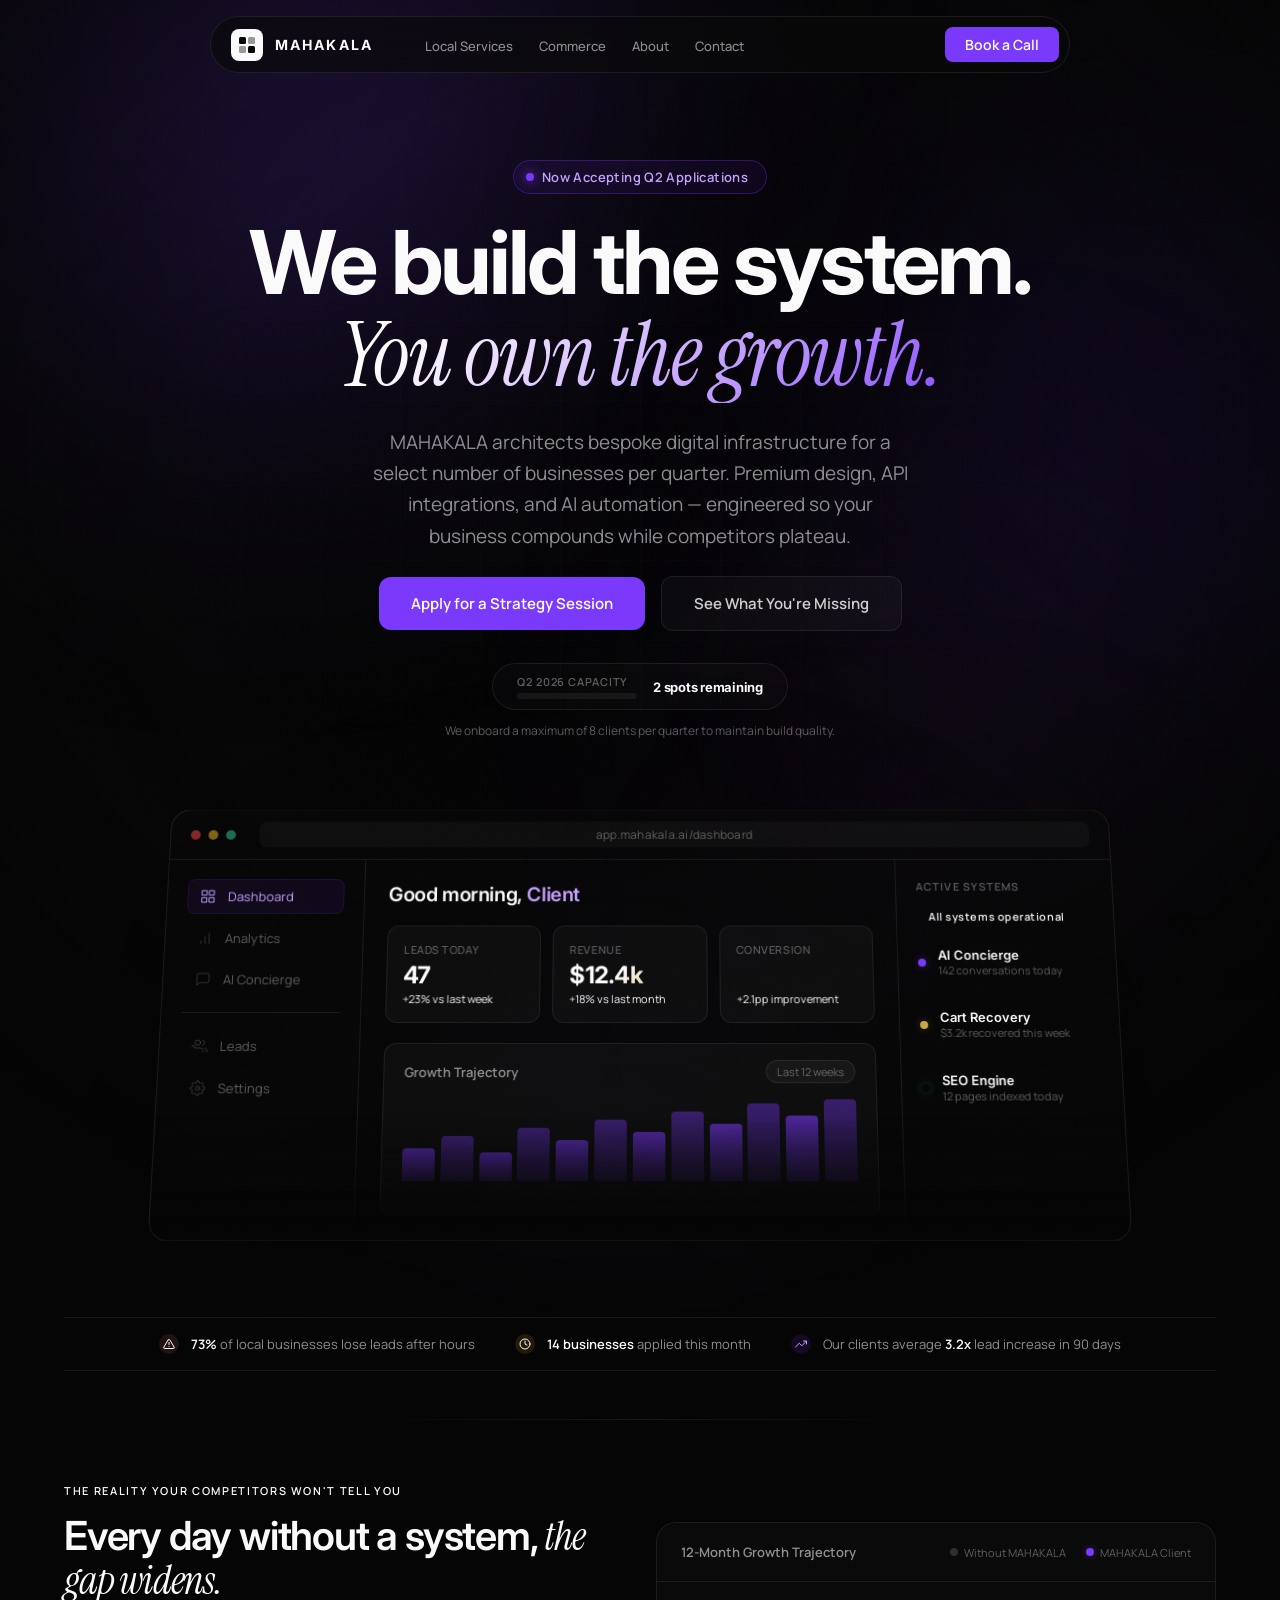
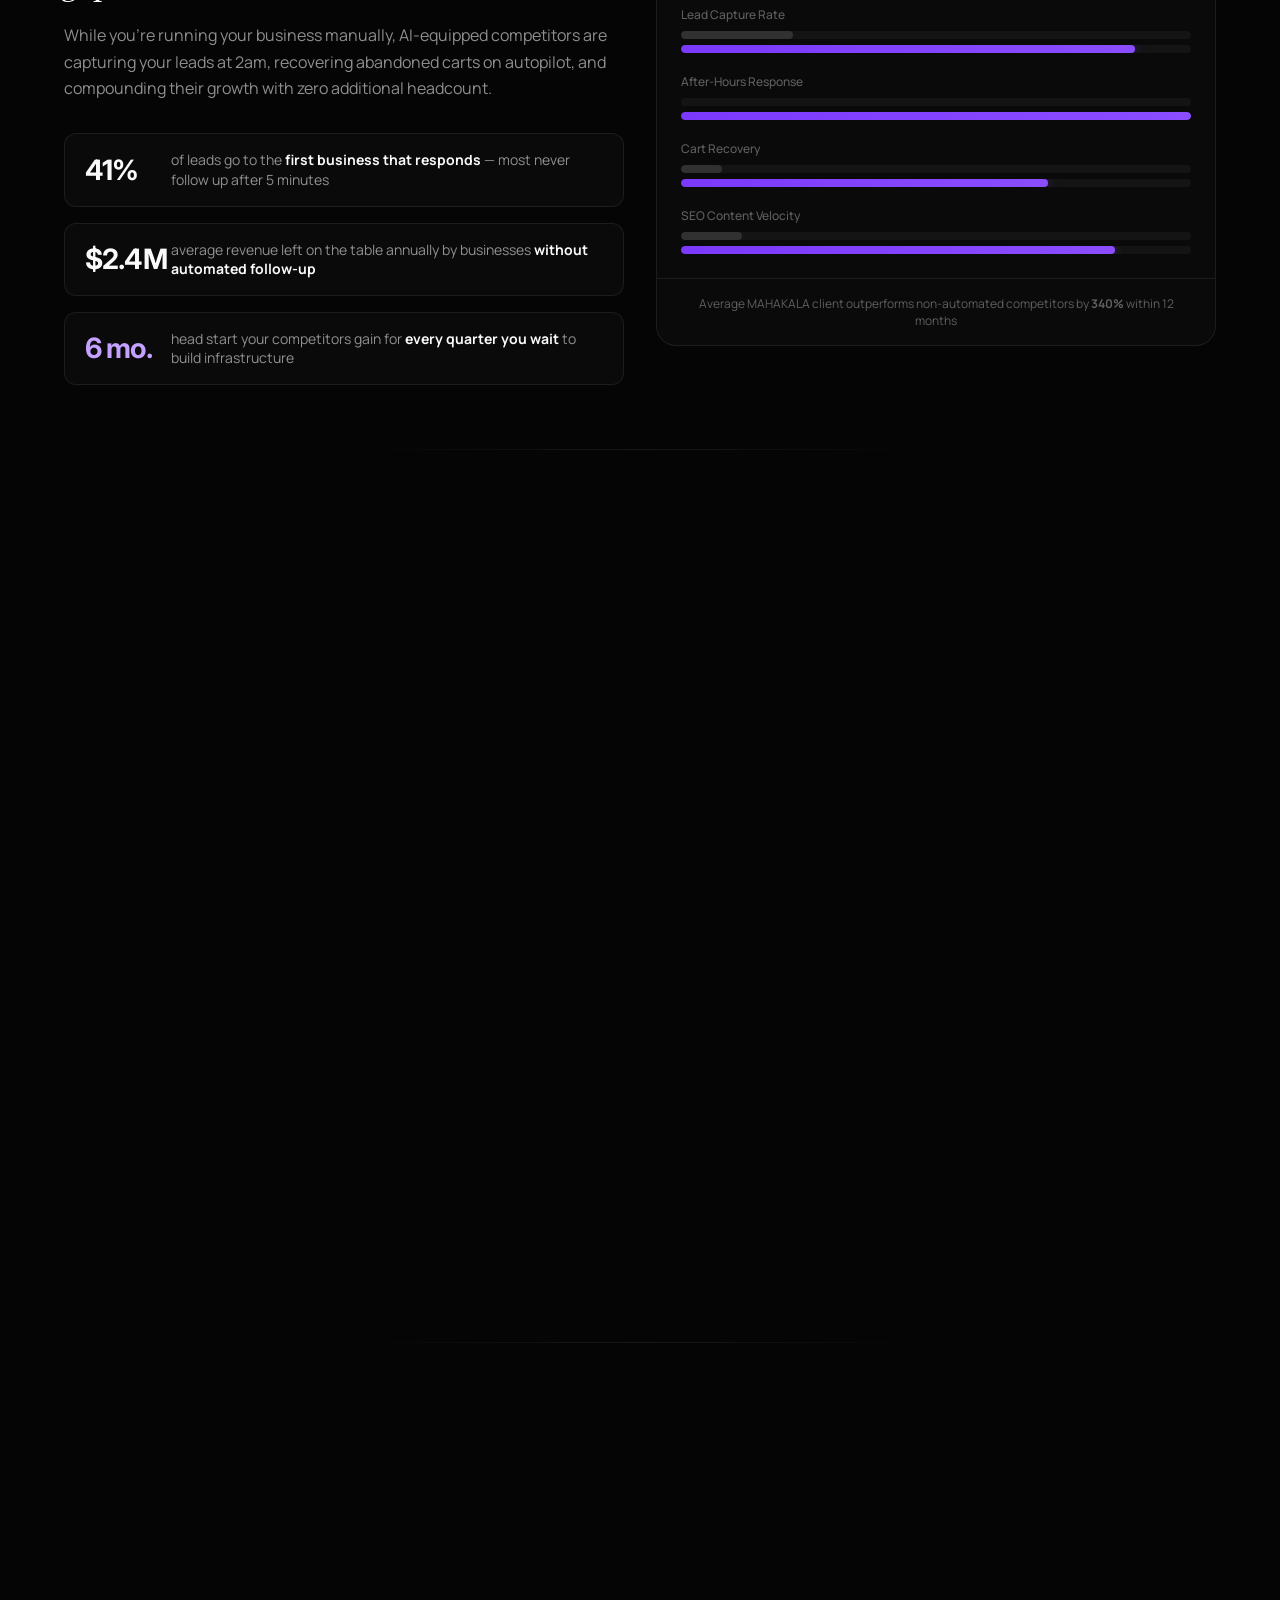
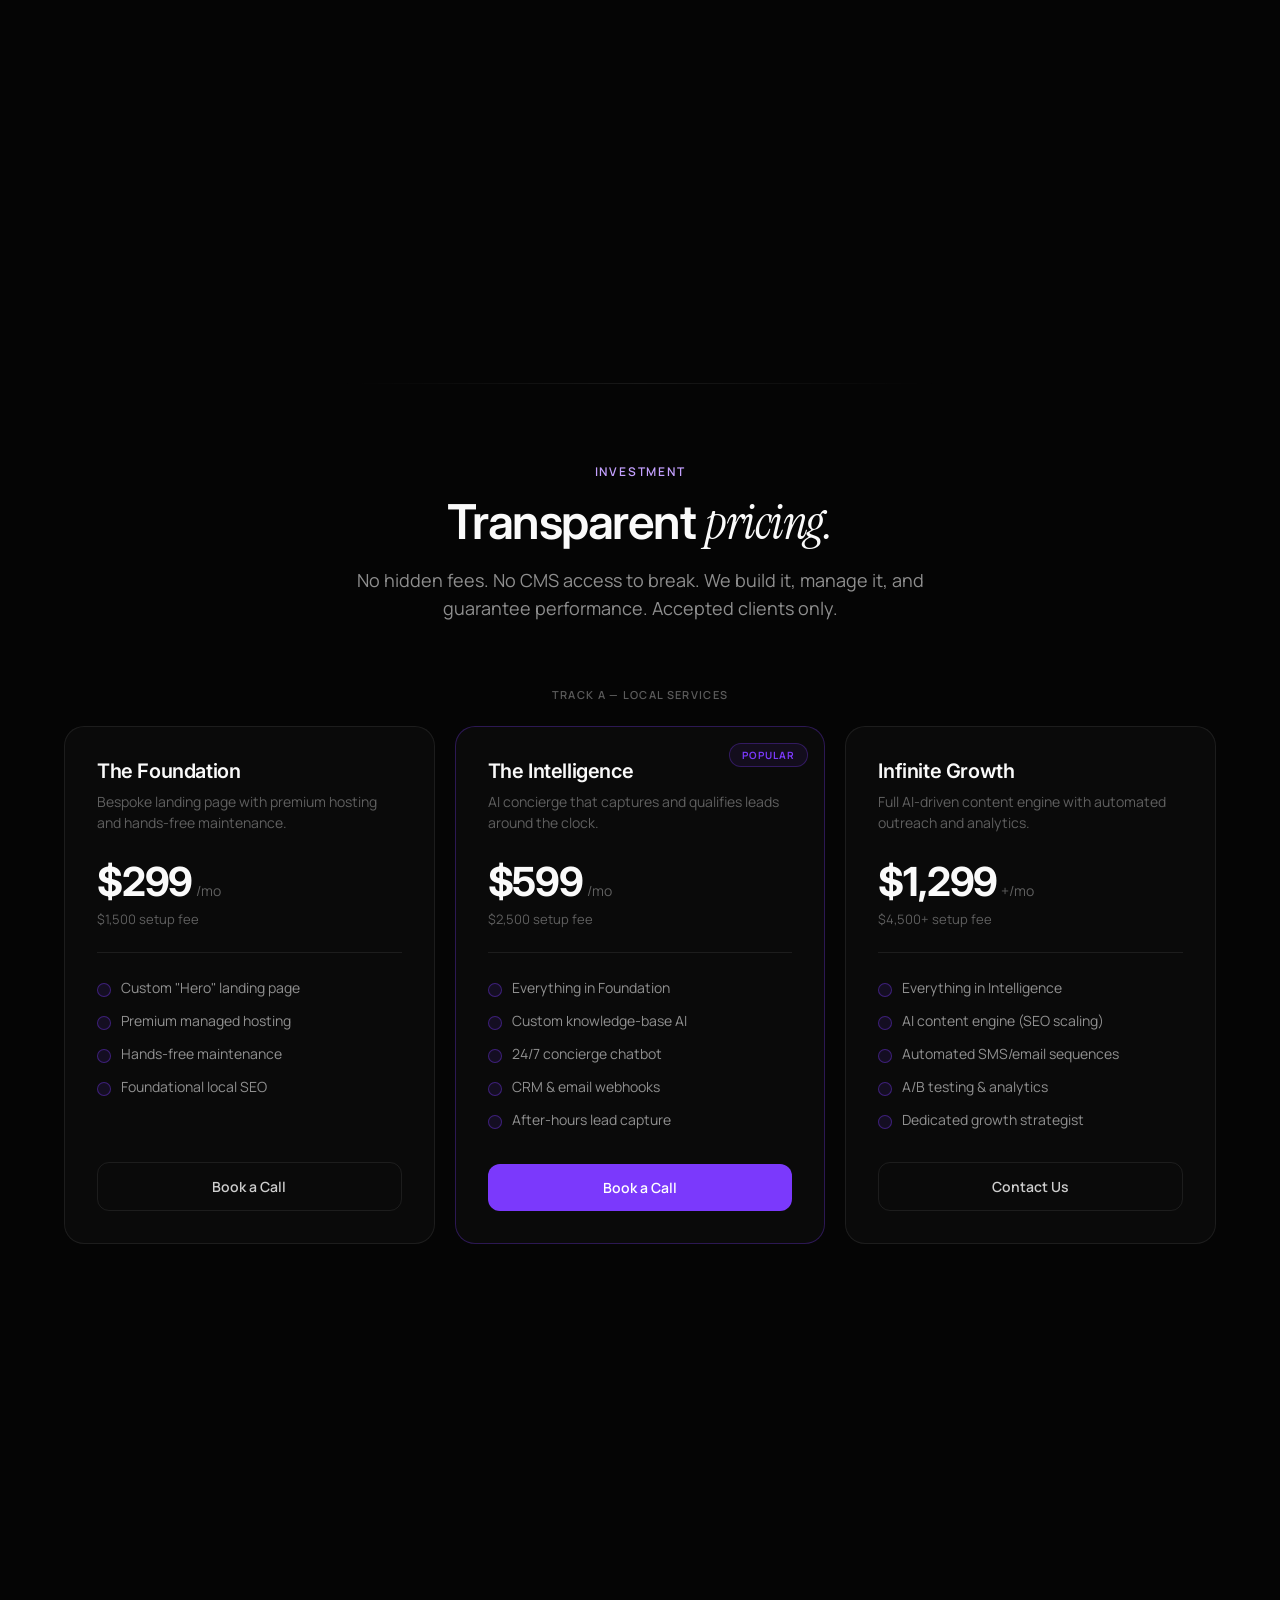
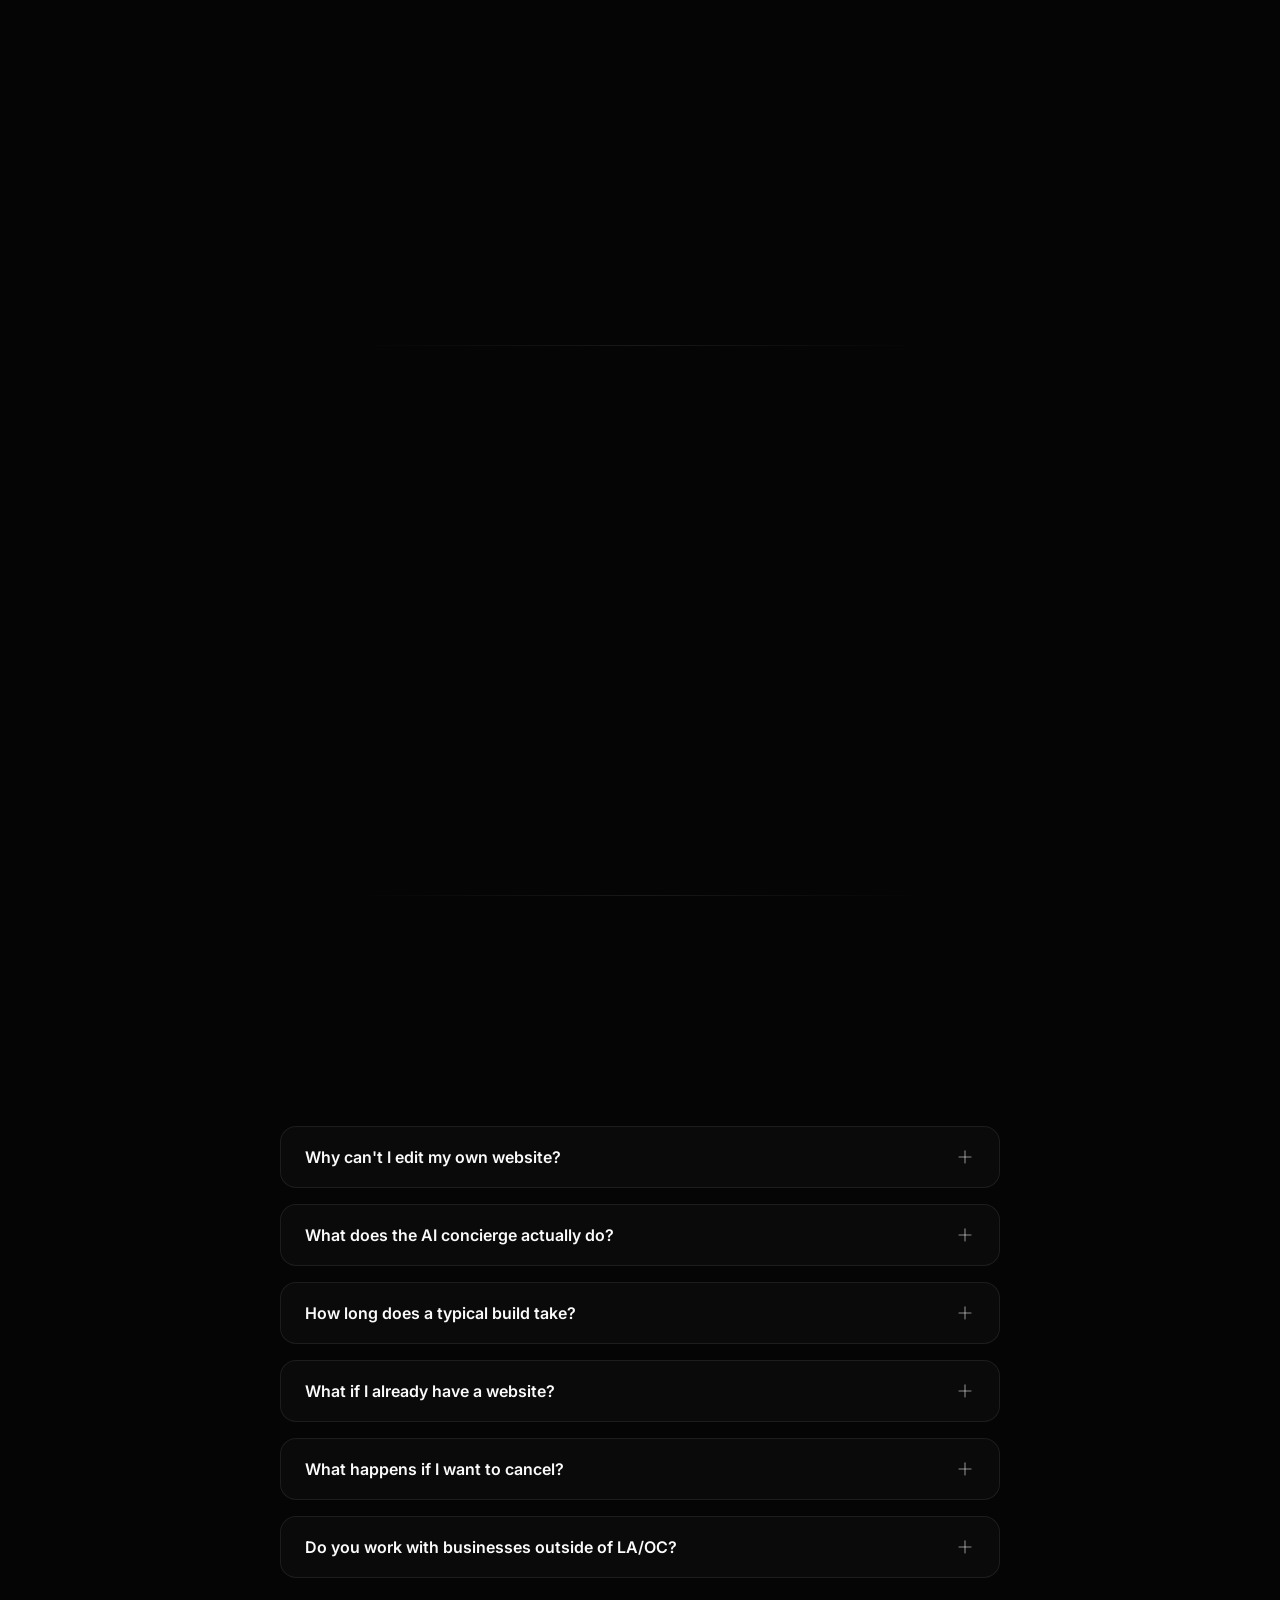
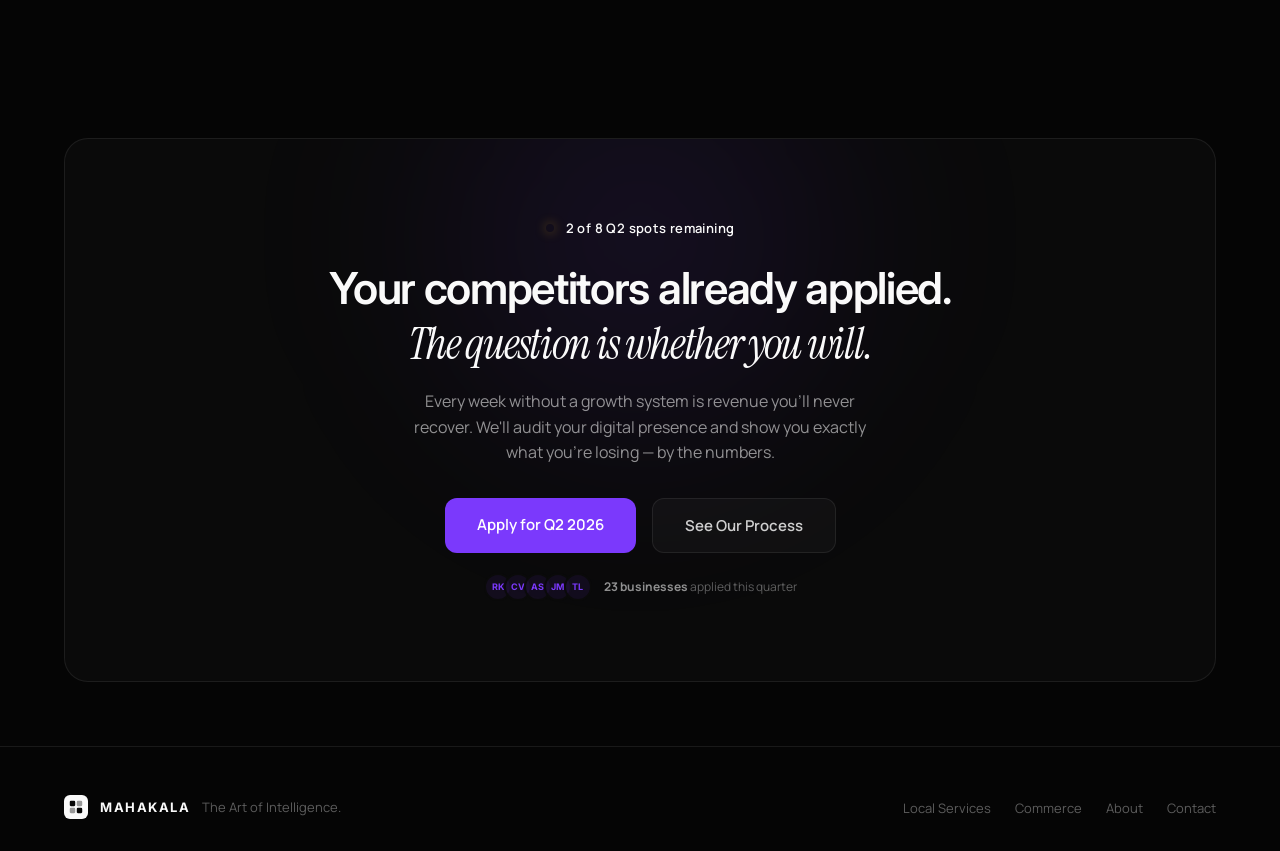
==== index.html @ 849ddf92 "Add exclusivity psychology — scarcity, FOMO, competitor gap data Transform the site from "open for b" ====
<!DOCTYPE html>
<html lang="en">
<head>
  <meta charset="UTF-8" />
  <meta name="viewport" content="width=device-width, initial-scale=1.0" />
  <title>MAHAKALA — The Art of Intelligence</title>
  <meta name="description" content="MAHAKALA is an AI growth agency that builds proprietary growth systems — high-end web design, API integrations, and vertically integrated AI." />
  <link rel="preconnect" href="https://fonts.googleapis.com" />
  <link rel="preconnect" href="https://fonts.gstatic.com" crossorigin />
  <link href="https://fonts.googleapis.com/css2?family=Inter:wght@400;500;600;700&family=Instrument+Serif:ital@0;1&family=Manrope:wght@400;500;600;700&display=swap" rel="stylesheet" />
  <link rel="stylesheet" href="styles.css" />
  <style>
    /* ── Hero Section ── */
    .hero-section { position:relative; width:100%; min-height:100vh; overflow:hidden; display:flex; flex-direction:column; }

    /* Immersive background */
    .hero-parallax { position:absolute; inset:0; z-index:0; overflow:hidden; }
    .parallax-layer { position:absolute; inset:0; will-change:transform; }
    .parallax-layer--deep { }
    .parallax-layer--mid { }

    /* Large atmospheric orbs — immersive, cinematic depth */
    .hero-parallax .orb { position:absolute; border-radius:50%; filter:blur(140px); will-change:transform; }
    .orb-1 { width:900px; height:900px; background:radial-gradient(circle,rgba(123,57,252,0.35) 0%,transparent 70%); top:-30%; left:-15%; animation:float-1 18s ease-in-out infinite; }
    .orb-2 { width:700px; height:700px; background:radial-gradient(circle,rgba(79,29,186,0.3) 0%,transparent 70%); top:5%; right:-20%; animation:float-2 22s ease-in-out infinite; }
    .orb-3 { width:600px; height:600px; background:radial-gradient(circle,rgba(45,26,110,0.35) 0%,transparent 70%); bottom:-15%; left:25%; animation:float-3 20s ease-in-out infinite; }
    .orb-4 { width:500px; height:500px; background:radial-gradient(circle,rgba(168,85,247,0.15) 0%,transparent 70%); top:35%; left:55%; animation:float-4 24s ease-in-out infinite; }
    /* Warm accent orb for depth contrast */
    .orb-5 { width:400px; height:400px; background:radial-gradient(circle,rgba(201,168,76,0.08) 0%,transparent 70%); bottom:10%; right:10%; animation:float-5 26s ease-in-out infinite; }
    @keyframes float-1 { 0%,100%{transform:translate(0,0) scale(1)} 33%{transform:translate(60px,30px) scale(1.08)} 66%{transform:translate(-20px,60px) scale(.96)} }
    @keyframes float-2 { 0%,100%{transform:translate(0,0) scale(1)} 33%{transform:translate(-50px,40px) scale(.92)} 66%{transform:translate(30px,-20px) scale(1.06)} }
    @keyframes float-3 { 0%,100%{transform:translate(0,0) scale(1)} 33%{transform:translate(40px,-50px) scale(1.04)} 66%{transform:translate(-30px,-15px) scale(.94)} }
    @keyframes float-4 { 0%,100%{transform:translate(0,0) scale(1)} 50%{transform:translate(-60px,40px) scale(1.12)} }
    @keyframes float-5 { 0%,100%{transform:translate(0,0) scale(1)} 50%{transform:translate(40px,-30px) scale(1.08)} }

    /* Noise texture overlay */
    .hero-parallax::after { content:''; position:absolute; inset:0; background-image:url("data:image/svg+xml,%3Csvg viewBox='0 0 256 256' xmlns='http://www.w3.org/2000/svg'%3E%3Cfilter id='n'%3E%3CfeTurbulence type='fractalNoise' baseFrequency='0.9' numOctaves='4' stitchTiles='stitch'/%3E%3C/filter%3E%3Crect width='100%25' height='100%25' filter='url(%23n)' opacity='0.04'/%3E%3C/svg%3E"); background-size:200px; opacity:.35; pointer-events:none; z-index:5; }

    /* Subtle grid */
    .hero-grid { position:absolute; inset:0; background-image:linear-gradient(rgba(255,255,255,0.015) 1px,transparent 1px),linear-gradient(90deg,rgba(255,255,255,0.015) 1px,transparent 1px); background-size:80px 80px; mask-image:radial-gradient(ellipse 70% 60% at 50% 35%,black 10%,transparent 70%); -webkit-mask-image:radial-gradient(ellipse 70% 60% at 50% 35%,black 10%,transparent 70%); z-index:1; }

    /* Radial vignette — frames the hero like a spotlight */
    .hero-vignette { position:absolute; inset:0; background:radial-gradient(ellipse 80% 70% at 50% 35%,transparent 40%,var(--surface-primary) 100%); z-index:2; pointer-events:none; }

    .hero-content-layer { position:relative; z-index:10; flex:1; display:flex; flex-direction:column; }

    /* Hero content — generous whitespace, breathtaking typography */
    .hero-center { display:flex; flex-direction:column; align-items:center; max-width:960px; margin:0 auto; padding:160px var(--space-6) 0; gap:var(--space-6); }
    .hero-badge { display:inline-flex; align-items:center; gap:var(--space-2); padding:7px 18px 7px 12px; border-radius:var(--radius-full); border:1px solid var(--border-accent); background:var(--accent-subtle); font-family:var(--font-body); font-weight:600; font-size:13px; color:var(--text-accent); letter-spacing:0.03em; animation:hero-fade-up .9s cubic-bezier(.16,1,.3,1) both; backdrop-filter:blur(8px); }
    .hero-badge-dot { width:8px; height:8px; border-radius:50%; background:var(--accent-primary); box-shadow:0 0 12px var(--accent-primary); animation:pulse-dot 2s ease-in-out infinite; }
    @keyframes pulse-dot { 0%,100%{opacity:1;box-shadow:0 0 12px var(--accent-primary)} 50%{opacity:.4;box-shadow:0 0 6px var(--accent-primary)} }

    .hero-heading { text-align:center; animation:hero-fade-up .9s cubic-bezier(.16,1,.3,1) .1s both; }
    .hero-h1 { font-family:var(--font-display); font-weight:700; font-size:clamp(44px,7vw,88px); line-height:1.02; letter-spacing:-0.035em; color:var(--text-primary); }
    .hero-h1-accent { font-family:var(--font-serif); font-style:italic; font-weight:400; font-size:clamp(44px,7vw,88px); line-height:1.08; letter-spacing:-0.02em; display:block; background:linear-gradient(135deg,#fff 20%,#c4a1ff 60%,#7b39fc 100%); -webkit-background-clip:text; -webkit-text-fill-color:transparent; background-clip:text; }
    .hero-sub { font-family:var(--font-body); font-weight:400; font-size:19px; line-height:1.65; color:var(--text-secondary); max-width:540px; text-align:center; animation:hero-fade-up .9s cubic-bezier(.16,1,.3,1) .2s both; }
    .hero-ctas { display:flex; align-items:center; gap:var(--space-4); animation:hero-fade-up .9s cubic-bezier(.16,1,.3,1) .3s both; }

    @keyframes hero-fade-up { from{opacity:0;transform:translateY(32px)} to{opacity:1;transform:translateY(0)} }

    /* ── Floating Dashboard Mockup ── */
    .hero-dashboard-wrap { perspective:1200px; display:flex; justify-content:center; margin-top:var(--space-16); padding:0 var(--space-6); padding-bottom:var(--space-20); animation:hero-fade-up 1s cubic-bezier(.16,1,.3,1) .45s both; }
    .hero-dashboard { width:960px; max-width:100%; border-radius:var(--radius-xl); background:rgba(10,10,10,0.55); border:1px solid var(--border-default); backdrop-filter:blur(20px); -webkit-backdrop-filter:blur(20px); overflow:hidden; transform:perspective(1200px) rotateX(4deg); transition:transform .6s cubic-bezier(.16,1,.3,1); position:relative; }
    .hero-dashboard:hover { transform:perspective(1200px) rotateX(1deg) translateY(-4px); }

    /* Gradient border glow */
    .hero-dashboard::before { content:''; position:absolute; inset:-1px; border-radius:21px; background:linear-gradient(135deg,rgba(123,57,252,.3),transparent 35%,transparent 65%,rgba(168,85,247,.2)); z-index:-1; mask:linear-gradient(#fff 0 0) content-box,linear-gradient(#fff 0 0); mask-composite:exclude; -webkit-mask:linear-gradient(#fff 0 0) content-box,linear-gradient(#fff 0 0); -webkit-mask-composite:xor; padding:1px; }

    /* Bottom fade — dashboard melts into the page */
    .hero-dashboard::after { content:''; position:absolute; bottom:0; left:0; right:0; height:120px; background:linear-gradient(to top,var(--surface-primary),transparent); z-index:20; pointer-events:none; }

    /* Dashboard chrome — top bar */
    .dashboard-chrome { display:flex; align-items:center; gap:var(--space-2); padding:var(--space-3) var(--space-5); border-bottom:1px solid var(--border-default); }
    .chrome-dot { width:10px; height:10px; border-radius:50%; background:rgba(255,255,255,0.08); }
    .chrome-dot:first-child { background:rgba(255,77,77,0.5); }
    .chrome-dot:nth-child(2) { background:rgba(255,189,46,0.5); }
    .chrome-dot:nth-child(3) { background:rgba(52,211,153,0.5); }
    .chrome-url { margin-left:var(--space-4); font-family:var(--font-body); font-size:12px; color:var(--text-muted); letter-spacing:0.02em; flex:1; text-align:center; background:rgba(255,255,255,0.03); border-radius:var(--radius-sm); padding:5px var(--space-4); }

    /* Dashboard body — grid layout */
    .dashboard-body { display:grid; grid-template-columns:200px 1fr 220px; gap:0; min-height:380px; }

    /* Sidebar */
    .dashboard-sidebar { border-right:1px solid var(--border-default); padding:var(--space-5); display:flex; flex-direction:column; gap:var(--space-2); }
    .sidebar-item { display:flex; align-items:center; gap:var(--space-3); padding:var(--space-2) var(--space-3); border-radius:var(--radius-sm); font-family:var(--font-body); font-size:13px; color:var(--text-muted); transition:all .2s; }
    .sidebar-item--active { background:var(--accent-subtle); color:var(--text-accent); border:1px solid rgba(123,57,252,0.12); }
    .sidebar-item svg { width:16px; height:16px; opacity:0.5; }
    .sidebar-item--active svg { opacity:1; }
    .sidebar-divider { height:1px; background:var(--border-default); margin:var(--space-2) 0; }

    /* Main content area */
    .dashboard-main { padding:var(--space-6); display:flex; flex-direction:column; gap:var(--space-5); }
    .dashboard-greeting { font-family:var(--font-display); font-weight:600; font-size:20px; color:var(--text-primary); letter-spacing:-0.02em; }
    .dashboard-greeting span { color:var(--text-accent); }

    /* Stat row */
    .dashboard-stats { display:grid; grid-template-columns:repeat(3,1fr); gap:var(--space-3); }
    .stat-card { background:var(--surface-subtle); border:1px solid var(--border-default); border-radius:var(--radius-md); padding:var(--space-4); }
    .stat-label { font-family:var(--font-body); font-size:11px; font-weight:500; color:var(--text-muted); letter-spacing:0.05em; text-transform:uppercase; margin-bottom:var(--space-1); }
    .stat-value { font-family:var(--font-display); font-weight:700; font-size:24px; letter-spacing:-0.03em; color:var(--text-primary); }
    .stat-value--purple { background:linear-gradient(135deg,#fff 40%,var(--accent-primary)); -webkit-background-clip:text; -webkit-text-fill-color:transparent; background-clip:text; }
    .stat-value--gold { background:linear-gradient(135deg,#fff 40%,var(--accent-gold)); -webkit-background-clip:text; -webkit-text-fill-color:transparent; background-clip:text; }
    .stat-value--green { background:linear-gradient(135deg,#fff 40%,var(--color-success)); -webkit-background-clip:text; -webkit-text-fill-color:transparent; background-clip:text; }
    .stat-change { font-size:11px; color:var(--color-success); margin-top:2px; }

    /* Chart area */
    .dashboard-chart { flex:1; background:var(--surface-subtle); border:1px solid var(--border-default); border-radius:var(--radius-md); padding:var(--space-4) var(--space-5); position:relative; overflow:hidden; min-height:140px; }
    .chart-header { display:flex; justify-content:space-between; align-items:center; margin-bottom:var(--space-4); }
    .chart-title { font-family:var(--font-body); font-size:13px; font-weight:600; color:var(--text-secondary); }
    .chart-period { font-size:11px; color:var(--text-muted); background:rgba(255,255,255,0.04); padding:3px 10px; border-radius:var(--radius-full); border:1px solid var(--border-default); }
    .chart-visual { position:relative; height:80px; display:flex; align-items:flex-end; gap:6px; }
    .chart-bar { flex:1; border-radius:4px 4px 0 0; animation:chart-grow 2s ease-out both; background:linear-gradient(to top,rgba(123,57,252,0.2),rgba(123,57,252,0.6)); }
    .chart-bar:nth-child(even) { background:linear-gradient(to top,rgba(123,57,252,0.15),rgba(123,57,252,0.4)); }
    .chart-bar:nth-child(1) { height:40%; animation-delay:0.5s; }
    .chart-bar:nth-child(2) { height:55%; animation-delay:0.6s; }
    .chart-bar:nth-child(3) { height:35%; animation-delay:0.7s; }
    .chart-bar:nth-child(4) { height:65%; animation-delay:0.8s; }
    .chart-bar:nth-child(5) { height:50%; animation-delay:0.9s; }
    .chart-bar:nth-child(6) { height:75%; animation-delay:1.0s; }
    .chart-bar:nth-child(7) { height:60%; animation-delay:1.1s; }
    .chart-bar:nth-child(8) { height:85%; animation-delay:1.2s; }
    .chart-bar:nth-child(9) { height:70%; animation-delay:1.3s; }
    .chart-bar:nth-child(10) { height:95%; animation-delay:1.4s; }
    .chart-bar:nth-child(11) { height:80%; animation-delay:1.5s; }
    .chart-bar:nth-child(12) { height:100%; animation-delay:1.6s; }
    @keyframes chart-grow { from{transform:scaleY(0);opacity:0} to{transform:scaleY(1);opacity:1} }

    /* Right panel */
    .dashboard-panel { border-left:1px solid var(--border-default); padding:var(--space-5); display:flex; flex-direction:column; gap:var(--space-4); }
    .panel-title { font-family:var(--font-body); font-size:11px; font-weight:600; letter-spacing:0.1em; text-transform:uppercase; color:var(--text-muted); }
    .panel-item { display:flex; align-items:center; gap:var(--space-3); padding:var(--space-2) 0; }
    .panel-dot { width:8px; height:8px; border-radius:50%; flex-shrink:0; }
    .panel-dot--purple { background:var(--accent-primary); box-shadow:0 0 8px var(--accent-glow); }
    .panel-dot--gold { background:var(--accent-gold); box-shadow:0 0 8px rgba(201,168,76,0.3); }
    .panel-dot--green { background:var(--color-success); box-shadow:0 0 8px rgba(52,211,153,0.3); }
    .panel-item-text { font-size:12px; color:var(--text-secondary); line-height:1.4; }
    .panel-item-label { font-size:11px; color:var(--text-muted); }
    .panel-item-value { font-family:var(--font-display); font-weight:600; font-size:13px; color:var(--text-primary); }

    /* Live indicator */
    .panel-live { display:inline-flex; align-items:center; gap:6px; font-size:11px; color:var(--color-success); font-weight:600; letter-spacing:0.05em; }
    .panel-live-dot { width:6px; height:6px; border-radius:50%; background:var(--color-success); animation:pulse-dot 2s ease-in-out infinite; }

    /* ── Capacity / Exclusivity Bar ── */
    .hero-capacity { display:flex; flex-direction:column; align-items:center; gap:var(--space-3); animation:hero-fade-up .9s cubic-bezier(.16,1,.3,1) .38s both; margin-top:var(--space-2); }
    .capacity-indicator { display:flex; align-items:center; gap:var(--space-4); background:rgba(255,255,255,0.02); border:1px solid var(--border-default); border-radius:var(--radius-full); padding:10px 24px; backdrop-filter:blur(8px); }
    .capacity-bar-wrap { display:flex; flex-direction:column; gap:4px; }
    .capacity-label { font-family:var(--font-body); font-size:11px; font-weight:600; letter-spacing:0.08em; text-transform:uppercase; color:var(--text-muted); }
    .capacity-bar { width:120px; height:6px; background:rgba(255,255,255,0.06); border-radius:3px; overflow:hidden; position:relative; }
    .capacity-fill { height:100%; border-radius:3px; background:linear-gradient(90deg,var(--accent-primary),var(--color-warning)); width:82%; transition:width 1.5s cubic-bezier(.16,1,.3,1); }
    .capacity-text { font-family:var(--font-display); font-weight:700; font-size:13px; color:var(--color-warning); letter-spacing:-0.02em; white-space:nowrap; }
    .capacity-note { font-family:var(--font-body); font-size:12px; color:var(--text-muted); }

    /* ── Urgency Ticker (below metrics) ── */
    .urgency-section { padding:0 0 var(--space-12); position:relative; overflow:hidden; }
    .urgency-bar { display:flex; align-items:center; justify-content:center; gap:var(--space-10); padding:var(--space-4) 0; border-top:1px solid var(--border-default); border-bottom:1px solid var(--border-default); }
    .urgency-item { display:flex; align-items:center; gap:var(--space-3); white-space:nowrap; }
    .urgency-icon { width:20px; height:20px; display:flex; align-items:center; justify-content:center; border-radius:50%; flex-shrink:0; }
    .urgency-icon--warning { background:rgba(251,191,36,0.12); color:var(--color-warning); }
    .urgency-icon--danger { background:rgba(248,113,113,0.12); color:var(--color-error); }
    .urgency-icon--info { background:rgba(123,57,252,0.12); color:var(--text-accent); }
    .urgency-icon svg { width:12px; height:12px; }
    .urgency-text { font-family:var(--font-body); font-size:13px; color:var(--text-secondary); }
    .urgency-text strong { color:var(--text-primary); font-weight:600; }

    /* ── Competitor Gap Section ── */
    .gap-section { padding:var(--space-16) 0; position:relative; }
    .gap-section::before { content:''; position:absolute; top:0; left:50%; transform:translateX(-50%); width:600px; height:1px; background:linear-gradient(90deg,transparent,var(--border-default),transparent); }
    .gap-grid { display:grid; grid-template-columns:1fr 1fr; gap:var(--space-8); align-items:center; }
    .gap-content { }
    .gap-eyebrow { font-family:var(--font-body); font-weight:600; font-size:11px; letter-spacing:0.15em; text-transform:uppercase; color:var(--color-warning); margin-bottom:var(--space-4); }
    .gap-title { font-family:var(--font-display); font-weight:600; font-size:clamp(24px,3.5vw,40px); letter-spacing:-0.03em; line-height:1.1; color:var(--text-primary); margin-bottom:var(--space-5); }
    .gap-title span { font-family:var(--font-serif); font-style:italic; font-weight:400; }
    .gap-desc { font-size:16px; line-height:1.65; color:var(--text-secondary); margin-bottom:var(--space-8); }
    .gap-stats { display:flex; flex-direction:column; gap:var(--space-4); }
    .gap-stat { display:flex; align-items:center; gap:var(--space-4); padding:var(--space-4) var(--space-5); background:var(--surface-elevated); border:1px solid var(--border-default); border-radius:var(--radius-md); }
    .gap-stat-value { font-family:var(--font-display); font-weight:700; font-size:28px; letter-spacing:-0.03em; min-width:70px; }
    .gap-stat-value--red { color:var(--color-error); }
    .gap-stat-value--warning { color:var(--color-warning); }
    .gap-stat-value--purple { color:var(--text-accent); }
    .gap-stat-text { font-size:14px; color:var(--text-secondary); line-height:1.4; }
    .gap-stat-text strong { color:var(--text-primary); }

    /* Gap visual — comparison card */
    .gap-visual { position:relative; }
    .gap-comparison { background:var(--surface-elevated); border:1px solid var(--border-default); border-radius:var(--radius-xl); overflow:hidden; }
    .gap-comp-header { padding:var(--space-5) var(--space-6); border-bottom:1px solid var(--border-default); display:flex; justify-content:space-between; align-items:center; }
    .gap-comp-title { font-family:var(--font-body); font-size:13px; font-weight:600; color:var(--text-secondary); }
    .gap-comp-legend { display:flex; gap:var(--space-5); }
    .gap-legend-item { display:flex; align-items:center; gap:6px; font-size:11px; color:var(--text-muted); }
    .gap-legend-dot { width:8px; height:8px; border-radius:50%; }
    .gap-legend-dot--you { background:rgba(255,255,255,0.15); }
    .gap-legend-dot--client { background:var(--accent-primary); box-shadow:0 0 8px var(--accent-glow); }
    .gap-comp-body { padding:var(--space-6); display:flex; flex-direction:column; gap:var(--space-5); }
    .gap-comp-row { display:flex; flex-direction:column; gap:var(--space-2); }
    .gap-comp-label { font-size:12px; color:var(--text-muted); font-weight:500; }
    .gap-comp-bars { display:flex; flex-direction:column; gap:6px; }
    .gap-bar-track { height:8px; background:rgba(255,255,255,0.04); border-radius:4px; overflow:hidden; position:relative; }
    .gap-bar-fill { height:100%; border-radius:4px; transition:width 1.5s cubic-bezier(.16,1,.3,1); }
    .gap-bar-fill--without { background:rgba(255,255,255,0.12); }
    .gap-bar-fill--with { background:linear-gradient(90deg,var(--accent-primary),var(--accent-primary-hover)); box-shadow:0 0 12px var(--accent-glow); }
    .gap-comp-footer { padding:var(--space-4) var(--space-6); border-top:1px solid var(--border-default); text-align:center; }
    .gap-comp-footer-text { font-size:12px; color:var(--text-muted); }
    .gap-comp-footer-text strong { color:var(--color-warning); font-weight:700; }

    /* ── CTA Exclusivity additions ── */
    .cta-scarcity { display:flex; align-items:center; justify-content:center; gap:var(--space-3); margin-bottom:var(--space-6); position:relative; z-index:1; }
    .cta-scarcity-dot { width:8px; height:8px; border-radius:50%; background:var(--color-warning); box-shadow:0 0 12px rgba(251,191,36,0.4); animation:pulse-dot 2s ease-in-out infinite; }
    .cta-scarcity-text { font-family:var(--font-body); font-size:13px; font-weight:600; color:var(--color-warning); letter-spacing:0.03em; }
    .cta-social-proof { display:flex; align-items:center; justify-content:center; gap:var(--space-3); margin-top:var(--space-5); position:relative; z-index:1; }
    .cta-avatars { display:flex; }
    .cta-avatar { width:28px; height:28px; border-radius:50%; border:2px solid var(--surface-elevated); background:var(--accent-subtle); display:flex; align-items:center; justify-content:center; font-family:var(--font-display); font-weight:700; font-size:9px; color:var(--accent-primary); margin-left:-8px; }
    .cta-avatar:first-child { margin-left:0; }
    .cta-social-text { font-size:12px; color:var(--text-muted); }
    .cta-social-text strong { color:var(--text-secondary); }

    /* Responsive additions */
    @media (max-width:1024px) {
      .gap-grid { grid-template-columns:1fr; gap:var(--space-12); }
      .urgency-bar { flex-wrap:wrap; gap:var(--space-4) var(--space-8); justify-content:center; }
    }
    @media (max-width:768px) {
      .capacity-indicator { flex-direction:column; padding:var(--space-3) var(--space-5); }
      .urgency-bar { flex-direction:column; align-items:center; gap:var(--space-3); }
    }

    /* ── Metrics ── */
    .metrics-section { padding:var(--space-16) 0; position:relative; }
    .metrics-section::before { content:''; position:absolute; top:0; left:50%; transform:translateX(-50%); width:600px; height:1px; background:linear-gradient(90deg,transparent,var(--border-default),transparent); }
    .metrics-grid { display:grid; grid-template-columns:repeat(4,1fr); gap:var(--space-6); }
    .metric-card { text-align:center; padding:var(--space-8) var(--space-4); }
    .metric-value { font-family:var(--font-display); font-weight:700; font-size:48px; letter-spacing:-0.03em; background:linear-gradient(135deg,#fff 40%,var(--accent-primary)); -webkit-background-clip:text; -webkit-text-fill-color:transparent; background-clip:text; margin-bottom:var(--space-2); }
    .metric-label { font-size:14px; color:var(--text-muted); line-height:1.4; }

    /* ── Services ── */
    .services-section { padding:var(--space-20) 0; position:relative; }
    .services-section::before { content:''; position:absolute; top:0; left:50%; transform:translateX(-50%); width:600px; height:1px; background:linear-gradient(90deg,transparent,var(--border-default),transparent); }
    .services-grid { display:grid; grid-template-columns:1fr 1fr; gap:var(--space-6); }
    .service-card { background:var(--surface-elevated); border:1px solid var(--border-default); border-radius:var(--radius-xl); padding:var(--space-10); position:relative; overflow:hidden; transition:border-color .3s,box-shadow .3s; }
    .service-card:hover { border-color:rgba(123,57,252,.2); box-shadow:0 0 60px rgba(123,57,252,.06); }
    .service-card::before { content:''; position:absolute; top:0; right:0; width:300px; height:300px; border-radius:50%; filter:blur(100px); opacity:0; transition:opacity .4s; }
    .service-card:hover::before { opacity:1; }
    .service-card--local::before { background:radial-gradient(circle,rgba(123,57,252,.15),transparent 70%); }
    .service-card--ecom::before { background:radial-gradient(circle,rgba(201,168,76,.12),transparent 70%); }
    .service-icon { width:48px; height:48px; border-radius:var(--radius-md); display:flex; align-items:center; justify-content:center; margin-bottom:var(--space-6); }
    .service-icon--purple { background:var(--accent-subtle); border:1px solid var(--border-accent); }
    .service-icon--gold { background:var(--accent-gold-subtle); border:1px solid rgba(201,168,76,.2); }
    .service-icon svg { width:24px; height:24px; }
    .service-label { font-family:var(--font-body); font-weight:600; font-size:11px; letter-spacing:0.12em; text-transform:uppercase; color:var(--text-muted); margin-bottom:var(--space-3); }
    .service-title { font-family:var(--font-display); font-weight:600; font-size:24px; letter-spacing:-0.02em; color:var(--text-primary); margin-bottom:var(--space-3); }
    .service-desc { font-size:15px; line-height:1.6; color:var(--text-secondary); margin-bottom:var(--space-8); }
    .service-features { list-style:none; display:flex; flex-direction:column; gap:var(--space-3); margin-bottom:var(--space-8); }
    .service-features li { display:flex; align-items:flex-start; gap:var(--space-3); font-size:14px; color:var(--text-secondary); line-height:1.5; }
    .service-features li::before { content:''; width:6px; height:6px; border-radius:50%; margin-top:7px; flex-shrink:0; }
    .service-card--local .service-features li::before { background:var(--accent-primary); box-shadow:0 0 8px var(--accent-glow); }
    .service-card--ecom .service-features li::before { background:var(--accent-gold); box-shadow:0 0 8px rgba(201,168,76,.3); }
    .service-card-link { font-family:var(--font-body); font-weight:600; font-size:14px; color:var(--text-accent); text-decoration:none; display:inline-flex; align-items:center; gap:var(--space-2); transition:gap .2s; }
    .service-card-link:hover { gap:var(--space-3); }
    .service-card-link svg { width:16px; height:16px; }

    /* ── Testimonials ── */
    .testimonials-section { padding:var(--space-20) 0; position:relative; }
    .testimonials-section::before { content:''; position:absolute; top:0; left:50%; transform:translateX(-50%); width:600px; height:1px; background:linear-gradient(90deg,transparent,var(--border-default),transparent); }
    .testimonials-grid { display:grid; grid-template-columns:repeat(3,1fr); gap:var(--space-6); }
    .testimonial-card { background:var(--surface-elevated); border:1px solid var(--border-default); border-radius:var(--radius-xl); padding:var(--space-8); transition:border-color .3s; }
    .testimonial-card:hover { border-color:rgba(255,255,255,.12); }
    .testimonial-stars { display:flex; gap:2px; margin-bottom:var(--space-5); }
    .testimonial-stars svg { width:16px; height:16px; fill:var(--accent-gold); }
    .testimonial-quote { font-size:15px; line-height:1.65; color:var(--text-secondary); margin-bottom:var(--space-6); font-style:italic; }
    .testimonial-author { display:flex; align-items:center; gap:var(--space-3); }
    .testimonial-avatar { width:40px; height:40px; border-radius:50%; background:var(--accent-subtle); border:1px solid var(--border-accent); display:flex; align-items:center; justify-content:center; font-family:var(--font-display); font-weight:700; font-size:14px; color:var(--accent-primary); }
    .testimonial-name { font-family:var(--font-display); font-weight:600; font-size:14px; color:var(--text-primary); }
    .testimonial-role { font-size:13px; color:var(--text-muted); }

    /* ── Pricing ── */
    .pricing-section { padding:var(--space-20) 0; position:relative; }
    .pricing-section::before { content:''; position:absolute; top:0; left:50%; transform:translateX(-50%); width:600px; height:1px; background:linear-gradient(90deg,transparent,var(--border-default),transparent); }
    .pricing-track { margin-bottom:var(--space-16); }
    .pricing-track:last-child { margin-bottom:0; }
    .pricing-track-label { font-family:var(--font-body); font-weight:600; font-size:11px; letter-spacing:0.12em; text-transform:uppercase; color:var(--text-muted); margin-bottom:var(--space-6); text-align:center; }
    .pricing-grid { display:grid; grid-template-columns:repeat(3,1fr); gap:var(--space-5); }
    .pricing-card { background:var(--surface-elevated); border:1px solid var(--border-default); border-radius:var(--radius-xl); padding:var(--space-8); display:flex; flex-direction:column; transition:border-color .3s,transform .3s,box-shadow .3s; }
    .pricing-card:hover { border-color:rgba(255,255,255,.12); transform:translateY(-4px); }
    .pricing-card--featured { border-color:var(--border-accent); position:relative; }
    .pricing-card--featured::after { content:'POPULAR'; position:absolute; top:var(--space-4); right:var(--space-4); font-family:var(--font-body); font-weight:700; font-size:10px; letter-spacing:0.1em; color:var(--accent-primary); background:var(--accent-subtle); border:1px solid var(--border-accent); border-radius:var(--radius-full); padding:4px 12px; }
    .pricing-name { font-family:var(--font-display); font-weight:600; font-size:20px; letter-spacing:-0.02em; color:var(--text-primary); margin-bottom:var(--space-2); }
    .pricing-desc { font-size:14px; color:var(--text-muted); line-height:1.5; margin-bottom:var(--space-6); min-height:42px; }
    .pricing-amount { display:flex; align-items:baseline; gap:var(--space-1); margin-bottom:var(--space-1); }
    .pricing-dollar { font-family:var(--font-display); font-weight:700; font-size:40px; letter-spacing:-0.03em; color:var(--text-primary); }
    .pricing-period { font-size:14px; color:var(--text-muted); }
    .pricing-setup { font-size:13px; color:var(--text-muted); margin-bottom:var(--space-6); }
    .pricing-divider { width:100%; height:1px; background:var(--border-default); margin-bottom:var(--space-6); }
    .pricing-features { list-style:none; display:flex; flex-direction:column; gap:var(--space-3); margin-bottom:var(--space-8); flex:1; }
    .pricing-features li { font-size:14px; color:var(--text-secondary); line-height:1.5; padding-left:var(--space-6); position:relative; }
    .pricing-features li::before { content:''; position:absolute; left:0; top:6px; width:14px; height:14px; border-radius:50%; border:1.5px solid rgba(123,57,252,.4); background:rgba(123,57,252,.1); }
    .pricing-btn { font-family:var(--font-body); font-weight:600; font-size:14px; padding:14px; border-radius:var(--radius-md); cursor:pointer; text-align:center; transition:all .25s; width:100%; text-decoration:none; display:block; }
    .pricing-btn--primary { color:#fff; background:var(--accent-primary); border:none; }
    .pricing-btn--primary:hover { background:var(--accent-primary-hover); box-shadow:0 0 32px var(--accent-glow); transform:translateY(-2px); }
    .pricing-btn--ghost { color:rgba(255,255,255,.8); background:transparent; border:1px solid var(--border-default); }
    .pricing-btn--ghost:hover { color:#fff; border-color:var(--border-hover); background:rgba(255,255,255,.04); transform:translateY(-2px); }

    /* ── Process ── */
    .process-section { padding:var(--space-20) 0; position:relative; }
    .process-section::before { content:''; position:absolute; top:0; left:50%; transform:translateX(-50%); width:600px; height:1px; background:linear-gradient(90deg,transparent,var(--border-default),transparent); }
    .process-grid { display:grid; grid-template-columns:repeat(3,1fr); gap:var(--space-6); }
    .process-step { text-align:center; padding:var(--space-8) var(--space-6); }
    .process-num { font-family:var(--font-display); font-weight:700; font-size:48px; letter-spacing:-0.03em; background:linear-gradient(135deg,var(--accent-primary),rgba(123,57,252,.2)); -webkit-background-clip:text; -webkit-text-fill-color:transparent; background-clip:text; margin-bottom:var(--space-4); }
    .process-step-title { font-family:var(--font-display); font-weight:600; font-size:18px; color:var(--text-primary); margin-bottom:var(--space-3); }
    .process-step-desc { font-size:14px; color:var(--text-secondary); line-height:1.6; }

    /* ── FAQ ── */
    .faq-section { padding:var(--space-20) 0; position:relative; }
    .faq-section::before { content:''; position:absolute; top:0; left:50%; transform:translateX(-50%); width:600px; height:1px; background:linear-gradient(90deg,transparent,var(--border-default),transparent); }
    .faq-grid { max-width:720px; margin:0 auto; display:flex; flex-direction:column; gap:var(--space-4); }
    .faq-item { background:var(--surface-elevated); border:1px solid var(--border-default); border-radius:var(--radius-lg); overflow:hidden; transition:border-color .3s; }
    .faq-item.open { border-color:var(--border-accent); }
    .faq-question { width:100%; padding:var(--space-5) var(--space-6); display:flex; justify-content:space-between; align-items:center; background:none; border:none; cursor:pointer; text-align:left; }
    .faq-question span { font-family:var(--font-display); font-weight:600; font-size:16px; color:var(--text-primary); }
    .faq-question svg { width:20px; height:20px; stroke:var(--text-muted); flex-shrink:0; transition:transform .3s; }
    .faq-item.open .faq-question svg { transform:rotate(45deg); }
    .faq-answer { padding:0 var(--space-6) var(--space-5); font-size:15px; line-height:1.65; color:var(--text-secondary); display:none; }
    .faq-item.open .faq-answer { display:block; }

    /* ── CTA ── */
    .cta-section { padding:var(--space-20) 0 var(--space-16); }
    .cta-card { background:var(--surface-elevated); border:1px solid var(--border-default); border-radius:var(--radius-2xl); padding:var(--space-20) var(--space-10); text-align:center; position:relative; overflow:hidden; }
    .cta-card::before { content:''; position:absolute; top:-200px; left:50%; transform:translateX(-50%); width:600px; height:600px; border-radius:50%; background:radial-gradient(circle,rgba(123,57,252,.12),transparent 70%); filter:blur(80px); }
    .cta-title { font-family:var(--font-display); font-weight:600; font-size:clamp(28px,4vw,44px); letter-spacing:-0.03em; color:var(--text-primary); position:relative; z-index:1; }
    .cta-title span { font-family:var(--font-serif); font-style:italic; font-weight:400; }
    .cta-sub { font-size:16px; color:var(--text-secondary); line-height:1.6; max-width:480px; margin:var(--space-4) auto var(--space-8); position:relative; z-index:1; }
    .cta-buttons { display:flex; justify-content:center; gap:var(--space-4); position:relative; z-index:1; }

    /* ── Homepage responsive ── */
    @media (max-width:1024px) {
      .services-grid { grid-template-columns:1fr; }
      .pricing-grid { grid-template-columns:1fr; max-width:420px; margin:0 auto; }
      .process-grid { grid-template-columns:1fr; max-width:480px; margin:0 auto; }
      .testimonials-grid { grid-template-columns:1fr; max-width:480px; margin:0 auto; }
      .metrics-grid { grid-template-columns:repeat(2,1fr); }
      .dashboard-body { grid-template-columns:1fr; }
      .dashboard-sidebar { display:none; }
      .dashboard-panel { border-left:none; border-top:1px solid var(--border-default); }
    }
    @media (max-width:768px) {
      .hero-center { padding:120px var(--space-5) 0; gap:var(--space-5); }
      .hero-sub { font-size:16px; }
      .hero-ctas { flex-direction:column; width:100%; max-width:320px; }
      .hero-dashboard-wrap { margin-top:var(--space-10); padding-bottom:var(--space-12); }
      .hero-dashboard { transform:none; }
      .hero-dashboard:hover { transform:translateY(-2px); }
      .dashboard-stats { grid-template-columns:1fr; }
      .dashboard-panel { display:none; }
      .cta-card { padding:var(--space-12) var(--space-6); }
      .cta-buttons { flex-direction:column; align-items:center; }
      .metrics-grid { grid-template-columns:1fr 1fr; }
      .metric-value { font-size:36px; }
    }
  </style>
</head>
<body>
  <!-- ═══════════════════════════════════════════
       HERO
  ═══════════════════════════════════════════ -->
  <!-- ── Pill Navbar (fixed, floats above everything) ── -->
  <div class="navbar-wrap">
    <nav class="navbar">
      <div class="nav-left">
        <a href="index.html" class="nav-logo">
          <div class="nav-logo-mark">
            <svg viewBox="0 0 18 18" fill="none" xmlns="http://www.w3.org/2000/svg">
              <rect x="1" y="1" width="7" height="7" rx="1.5" fill="#050505"/>
              <rect x="10" y="1" width="7" height="7" rx="1.5" fill="#050505" opacity="0.4"/>
              <rect x="1" y="10" width="7" height="7" rx="1.5" fill="#050505" opacity="0.4"/>
              <rect x="10" y="10" width="7" height="7" rx="1.5" fill="#050505"/>
            </svg>
          </div>
          <span class="nav-logo-text">MAHAKALA</span>
        </a>

        <ul class="nav-links">
          <li><a href="services-local.html">Local Services</a></li>
          <li><a href="services-commerce.html">Commerce</a></li>
          <li><a href="about.html">About</a></li>
          <li><a href="contact.html">Contact</a></li>
        </ul>
      </div>

      <div class="nav-right">
        <a href="contact.html" class="btn-primary-sm">Book a Call</a>
      </div>
    </nav>
  </div>

  <section class="hero-section">
    <!-- Immersive parallax background -->
    <div class="hero-parallax">
      <div class="parallax-layer parallax-layer--deep">
        <div class="orb orb-1"></div>
        <div class="orb orb-2"></div>
      </div>
      <div class="parallax-layer parallax-layer--mid">
        <div class="orb orb-3"></div>
        <div class="orb orb-4"></div>
        <div class="orb orb-5"></div>
      </div>
    </div>
    <div class="hero-grid"></div>
    <div class="hero-vignette"></div>

    <div class="hero-content-layer">
      <div class="hero-center">
        <div class="hero-badge">
          <span class="hero-badge-dot"></span>
          Now Accepting Q2 Applications
        </div>

        <div class="hero-heading">
          <h1 class="hero-h1">We build the system.<span class="hero-h1-accent">You own the growth.</span></h1>
        </div>

        <p class="hero-sub">
          MAHAKALA architects bespoke digital infrastructure for a select number of businesses per quarter. Premium design, API integrations, and AI automation — engineered so your business compounds while competitors plateau.
        </p>

        <div class="hero-ctas">
          <a href="contact.html" class="btn-primary">Apply for a Strategy Session</a>
          <a href="#gap" class="btn-ghost">See What You're Missing</a>
        </div>

        <div class="hero-capacity">
          <div class="capacity-indicator">
            <div class="capacity-bar-wrap">
              <div class="capacity-label">Q2 2026 Capacity</div>
              <div class="capacity-bar"><div class="capacity-fill"></div></div>
            </div>
            <div class="capacity-text">2 spots remaining</div>
          </div>
          <div class="capacity-note">We onboard a maximum of 8 clients per quarter to maintain build quality.</div>
        </div>
      </div>

      <!-- Floating Dashboard Mockup -->
      <div class="hero-dashboard-wrap">
        <div class="hero-dashboard">
          <!-- Browser chrome -->
          <div class="dashboard-chrome">
            <div class="chrome-dot"></div>
            <div class="chrome-dot"></div>
            <div class="chrome-dot"></div>
            <div class="chrome-url">app.mahakala.ai/dashboard</div>
          </div>

          <!-- Dashboard body -->
          <div class="dashboard-body">
            <!-- Sidebar -->
            <div class="dashboard-sidebar">
              <div class="sidebar-item sidebar-item--active">
                <svg viewBox="0 0 24 24" fill="none" stroke="currentColor" stroke-width="1.5" stroke-linecap="round" stroke-linejoin="round"><rect x="3" y="3" width="7" height="7"/><rect x="14" y="3" width="7" height="7"/><rect x="3" y="14" width="7" height="7"/><rect x="14" y="14" width="7" height="7"/></svg>
                Dashboard
              </div>
              <div class="sidebar-item">
                <svg viewBox="0 0 24 24" fill="none" stroke="currentColor" stroke-width="1.5" stroke-linecap="round" stroke-linejoin="round"><path d="M12 20V10"/><path d="M18 20V4"/><path d="M6 20v-4"/></svg>
                Analytics
              </div>
              <div class="sidebar-item">
                <svg viewBox="0 0 24 24" fill="none" stroke="currentColor" stroke-width="1.5" stroke-linecap="round" stroke-linejoin="round"><path d="M21 15a2 2 0 01-2 2H7l-4 4V5a2 2 0 012-2h14a2 2 0 012 2z"/></svg>
                AI Concierge
              </div>
              <div class="sidebar-divider"></div>
              <div class="sidebar-item">
                <svg viewBox="0 0 24 24" fill="none" stroke="currentColor" stroke-width="1.5" stroke-linecap="round" stroke-linejoin="round"><path d="M17 21v-2a4 4 0 00-4-4H5a4 4 0 00-4-4v2"/><circle cx="9" cy="7" r="4"/><path d="M23 21v-2a4 4 0 00-3-3.87"/><path d="M16 3.13a4 4 0 010 7.75"/></svg>
                Leads
              </div>
              <div class="sidebar-item">
                <svg viewBox="0 0 24 24" fill="none" stroke="currentColor" stroke-width="1.5" stroke-linecap="round" stroke-linejoin="round"><circle cx="12" cy="12" r="3"/><path d="M19.4 15a1.65 1.65 0 00.33 1.82l.06.06a2 2 0 010 2.83 2 2 0 01-2.83 0l-.06-.06a1.65 1.65 0 00-1.82-.33 1.65 1.65 0 00-1 1.51V21a2 2 0 01-4 0v-.09A1.65 1.65 0 009 19.4a1.65 1.65 0 00-1.82.33l-.06.06a2 2 0 01-2.83-2.83l.06-.06A1.65 1.65 0 004.68 15a1.65 1.65 0 00-1.51-1H3a2 2 0 010-4h.09A1.65 1.65 0 004.6 9a1.65 1.65 0 00-.33-1.82l-.06-.06a2 2 0 012.83-2.83l.06.06A1.65 1.65 0 009 4.68a1.65 1.65 0 001-1.51V3a2 2 0 014 0v.09a1.65 1.65 0 001 1.51 1.65 1.65 0 001.82-.33l.06-.06a2 2 0 012.83 2.83l-.06.06A1.65 1.65 0 0019.4 9a1.65 1.65 0 001.51 1H21a2 2 0 010 4h-.09a1.65 1.65 0 00-1.51 1z"/></svg>
                Settings
              </div>
            </div>

            <!-- Main -->
            <div class="dashboard-main">
              <div class="dashboard-greeting">Good morning, <span>Client</span></div>

              <div class="dashboard-stats">
                <div class="stat-card">
                  <div class="stat-label">Leads Today</div>
                  <div class="stat-value stat-value--purple">47</div>
                  <div class="stat-change">+23% vs last week</div>
                </div>
                <div class="stat-card">
                  <div class="stat-label">Revenue</div>
                  <div class="stat-value stat-value--gold">$12.4k</div>
                  <div class="stat-change">+18% vs last month</div>
                </div>
                <div class="stat-card">
                  <div class="stat-label">Conversion</div>
                  <div class="stat-value stat-value--green">8.7%</div>
                  <div class="stat-change">+2.1pp improvement</div>
                </div>
              </div>

              <div class="dashboard-chart">
                <div class="chart-header">
                  <div class="chart-title">Growth Trajectory</div>
                  <div class="chart-period">Last 12 weeks</div>
                </div>
                <div class="chart-visual">
                  <div class="chart-bar"></div>
                  <div class="chart-bar"></div>
                  <div class="chart-bar"></div>
                  <div class="chart-bar"></div>
                  <div class="chart-bar"></div>
                  <div class="chart-bar"></div>
                  <div class="chart-bar"></div>
                  <div class="chart-bar"></div>
                  <div class="chart-bar"></div>
                  <div class="chart-bar"></div>
                  <div class="chart-bar"></div>
                  <div class="chart-bar"></div>
                </div>
              </div>
            </div>

            <!-- Right panel -->
            <div class="dashboard-panel">
              <div class="panel-title">Active Systems</div>
              <div class="panel-live"><span class="panel-live-dot"></span> All systems operational</div>

              <div class="panel-item">
                <div class="panel-dot panel-dot--purple"></div>
                <div>
                  <div class="panel-item-value">AI Concierge</div>
                  <div class="panel-item-label">142 conversations today</div>
                </div>
              </div>
              <div class="panel-item">
                <div class="panel-dot panel-dot--gold"></div>
                <div>
                  <div class="panel-item-value">Cart Recovery</div>
                  <div class="panel-item-label">$3.2k recovered this week</div>
                </div>
              </div>
              <div class="panel-item">
                <div class="panel-dot panel-dot--green"></div>
                <div>
                  <div class="panel-item-value">SEO Engine</div>
                  <div class="panel-item-label">12 pages indexed today</div>
                </div>
              </div>
            </div>
          </div>
        </div>
      </div>
    </div>
  </section>

  <!-- ═══════════════════════════════════════════
       URGENCY TICKER
  ═══════════════════════════════════════════ -->
  <section class="urgency-section">
    <div class="container">
      <div class="urgency-bar reveal">
        <div class="urgency-item">
          <div class="urgency-icon urgency-icon--danger">
            <svg viewBox="0 0 24 24" fill="none" stroke="currentColor" stroke-width="2" stroke-linecap="round" stroke-linejoin="round"><path d="M10.29 3.86L1.82 18a2 2 0 001.71 3h16.94a2 2 0 001.71-3L13.71 3.86a2 2 0 00-3.42 0z"/><line x1="12" y1="9" x2="12" y2="13"/><line x1="12" y1="17" x2="12.01" y2="17"/></svg>
          </div>
          <div class="urgency-text"><strong>73%</strong> of local businesses lose leads after hours</div>
        </div>
        <div class="urgency-item">
          <div class="urgency-icon urgency-icon--warning">
            <svg viewBox="0 0 24 24" fill="none" stroke="currentColor" stroke-width="2" stroke-linecap="round" stroke-linejoin="round"><circle cx="12" cy="12" r="10"/><polyline points="12 6 12 12 16 14"/></svg>
          </div>
          <div class="urgency-text"><strong>14 businesses</strong> applied this month</div>
        </div>
        <div class="urgency-item">
          <div class="urgency-icon urgency-icon--info">
            <svg viewBox="0 0 24 24" fill="none" stroke="currentColor" stroke-width="2" stroke-linecap="round" stroke-linejoin="round"><polyline points="23 6 13.5 15.5 8.5 10.5 1 18"/><polyline points="17 6 23 6 23 12"/></svg>
          </div>
          <div class="urgency-text">Our clients average <strong>3.2x</strong> lead increase in 90 days</div>
        </div>
      </div>
    </div>
  </section>

  <!-- ═══════════════════════════════════════════
       THE GAP — COMPETITOR FEAR / DATA
  ═══════════════════════════════════════════ -->
  <section class="gap-section" id="gap">
    <div class="container">
      <div class="gap-grid reveal">
        <div class="gap-content">
          <p class="gap-eyebrow">The reality your competitors won't tell you</p>
          <h2 class="gap-title">Every day without a system, <span>the gap widens.</span></h2>
          <p class="gap-desc">While you're running your business manually, AI-equipped competitors are capturing your leads at 2am, recovering abandoned carts on autopilot, and compounding their growth with zero additional headcount.</p>
          <div class="gap-stats">
            <div class="gap-stat">
              <div class="gap-stat-value gap-stat-value--red">41%</div>
              <div class="gap-stat-text">of leads go to the <strong>first business that responds</strong> — most never follow up after 5 minutes</div>
            </div>
            <div class="gap-stat">
              <div class="gap-stat-value gap-stat-value--warning">$2.4M</div>
              <div class="gap-stat-text">average revenue left on the table annually by businesses <strong>without automated follow-up</strong></div>
            </div>
            <div class="gap-stat">
              <div class="gap-stat-value gap-stat-value--purple">6 mo.</div>
              <div class="gap-stat-text">head start your competitors gain for <strong>every quarter you wait</strong> to build infrastructure</div>
            </div>
          </div>
        </div>
        <div class="gap-visual">
          <div class="gap-comparison">
            <div class="gap-comp-header">
              <div class="gap-comp-title">12-Month Growth Trajectory</div>
              <div class="gap-comp-legend">
                <div class="gap-legend-item"><div class="gap-legend-dot gap-legend-dot--you"></div> Without MAHAKALA</div>
                <div class="gap-legend-item"><div class="gap-legend-dot gap-legend-dot--client"></div> MAHAKALA Client</div>
              </div>
            </div>
            <div class="gap-comp-body">
              <div class="gap-comp-row">
                <div class="gap-comp-label">Lead Capture Rate</div>
                <div class="gap-comp-bars">
                  <div class="gap-bar-track"><div class="gap-bar-fill gap-bar-fill--without" style="width:22%"></div></div>
                  <div class="gap-bar-track"><div class="gap-bar-fill gap-bar-fill--with" style="width:89%"></div></div>
                </div>
              </div>
              <div class="gap-comp-row">
                <div class="gap-comp-label">After-Hours Response</div>
                <div class="gap-comp-bars">
                  <div class="gap-bar-track"><div class="gap-bar-fill gap-bar-fill--without" style="width:0%"></div></div>
                  <div class="gap-bar-track"><div class="gap-bar-fill gap-bar-fill--with" style="width:100%"></div></div>
                </div>
              </div>
              <div class="gap-comp-row">
                <div class="gap-comp-label">Cart Recovery</div>
                <div class="gap-comp-bars">
                  <div class="gap-bar-track"><div class="gap-bar-fill gap-bar-fill--without" style="width:8%"></div></div>
                  <div class="gap-bar-track"><div class="gap-bar-fill gap-bar-fill--with" style="width:72%"></div></div>
                </div>
              </div>
              <div class="gap-comp-row">
                <div class="gap-comp-label">SEO Content Velocity</div>
                <div class="gap-comp-bars">
                  <div class="gap-bar-track"><div class="gap-bar-fill gap-bar-fill--without" style="width:12%"></div></div>
                  <div class="gap-bar-track"><div class="gap-bar-fill gap-bar-fill--with" style="width:85%"></div></div>
                </div>
              </div>
            </div>
            <div class="gap-comp-footer">
              <div class="gap-comp-footer-text">Average MAHAKALA client outperforms non-automated competitors by <strong>340%</strong> within 12 months</div>
            </div>
          </div>
        </div>
      </div>
    </div>
  </section>

  <!-- ═══════════════════════════════════════════
       SERVICES
  ═══════════════════════════════════════════ -->
  <section class="services-section" id="services">
    <div class="container">
      <div class="section-header reveal">
        <p class="section-label">What We Build</p>
        <h2 class="section-title">Two tracks. <span class="section-title-accent">One system.</span></h2>
        <p class="section-subtitle">We operate across two verticals — local service automation and AI-powered e-commerce — each engineered for compounding growth.</p>
      </div>

      <div class="services-grid">
        <div class="service-card service-card--local reveal">
          <div class="service-icon service-icon--purple">
            <svg viewBox="0 0 24 24" fill="none" stroke="#7b39fc" stroke-width="1.5" stroke-linecap="round" stroke-linejoin="round">
              <path d="M12 2L2 7l10 5 10-5-10-5z"/><path d="M2 17l10 5 10-5"/><path d="M2 12l10 5 10-5"/>
            </svg>
          </div>
          <p class="service-label">Track A</p>
          <h3 class="service-title">Local Service Infrastructure</h3>
          <p class="service-desc">For premium clinics, med spas, and boutique services. Intelligent storefronts that capture and qualify leads while you sleep.</p>
          <ul class="service-features">
            <li>Bespoke landing pages with premium hosting</li>
            <li>Custom AI concierge — 24/7 lead capture</li>
            <li>CRM webhooks, automated SMS/email follow-ups</li>
            <li>AI-driven content engine for SEO scaling</li>
            <li>A/B testing and conversion analytics</li>
          </ul>
          <a href="services-local.html" class="service-card-link">
            Learn more
            <svg viewBox="0 0 24 24" fill="none" stroke="currentColor" stroke-width="2" stroke-linecap="round" stroke-linejoin="round"><path d="M5 12h14"/><path d="M12 5l7 7-7 7"/></svg>
          </a>
        </div>

        <div class="service-card service-card--ecom reveal">
          <div class="service-icon service-icon--gold">
            <svg viewBox="0 0 24 24" fill="none" stroke="#c9a84c" stroke-width="1.5" stroke-linecap="round" stroke-linejoin="round">
              <path d="M6 2L3 6v14a2 2 0 002 2h14a2 2 0 002-2V6l-3-4z"/><line x1="3" y1="6" x2="21" y2="6"/><path d="M16 10a4 4 0 01-8 0"/>
            </svg>
          </div>
          <p class="service-label">Track B</p>
          <h3 class="service-title">The Commerce Engine</h3>
          <p class="service-desc">For boutique DTC brands requiring secure, high-volume transactions. Custom architecture built for conversion, not templates.</p>
          <ul class="service-features">
            <li>Headless or custom CMS e-commerce builds</li>
            <li>Stripe, PayPal, Apple Pay API integrations</li>
            <li>AI personal shopper trained on live inventory</li>
            <li>Automated support — shipping, returns, FAQs</li>
            <li>Algorithmic abandoned cart recovery</li>
          </ul>
          <a href="services-commerce.html" class="service-card-link">
            Learn more
            <svg viewBox="0 0 24 24" fill="none" stroke="currentColor" stroke-width="2" stroke-linecap="round" stroke-linejoin="round"><path d="M5 12h14"/><path d="M12 5l7 7-7 7"/></svg>
          </a>
        </div>
      </div>
    </div>
  </section>

  <!-- ═══════════════════════════════════════════
       TESTIMONIALS
  ═══════════════════════════════════════════ -->
  <section class="testimonials-section">
    <div class="container">
      <div class="section-header reveal">
        <p class="section-label">Client Results</p>
        <h2 class="section-title">Built for growth. <span class="section-title-accent">Proven in practice.</span></h2>
      </div>

      <div class="testimonials-grid reveal">
        <div class="testimonial-card">
          <div class="testimonial-stars">
            <svg viewBox="0 0 16 16"><path d="M8 0l2.5 5 5.5.8-4 3.9.9 5.3L8 12.5 3.1 15l.9-5.3-4-3.9L5.5 5z"/></svg>
            <svg viewBox="0 0 16 16"><path d="M8 0l2.5 5 5.5.8-4 3.9.9 5.3L8 12.5 3.1 15l.9-5.3-4-3.9L5.5 5z"/></svg>
            <svg viewBox="0 0 16 16"><path d="M8 0l2.5 5 5.5.8-4 3.9.9 5.3L8 12.5 3.1 15l.9-5.3-4-3.9L5.5 5z"/></svg>
            <svg viewBox="0 0 16 16"><path d="M8 0l2.5 5 5.5.8-4 3.9.9 5.3L8 12.5 3.1 15l.9-5.3-4-3.9L5.5 5z"/></svg>
            <svg viewBox="0 0 16 16"><path d="M8 0l2.5 5 5.5.8-4 3.9.9 5.3L8 12.5 3.1 15l.9-5.3-4-3.9L5.5 5z"/></svg>
          </div>
          <p class="testimonial-quote">"We were losing 40% of our leads after hours. MAHAKALA's AI concierge now captures every single one. Our booking rate tripled in the first quarter."</p>
          <div class="testimonial-author">
            <div class="testimonial-avatar">DR</div>
            <div>
              <div class="testimonial-name">Dr. Rachel Kim</div>
              <div class="testimonial-role">Elevate Aesthetics &amp; Wellness</div>
            </div>
          </div>
        </div>

        <div class="testimonial-card">
          <div class="testimonial-stars">
            <svg viewBox="0 0 16 16"><path d="M8 0l2.5 5 5.5.8-4 3.9.9 5.3L8 12.5 3.1 15l.9-5.3-4-3.9L5.5 5z"/></svg>
            <svg viewBox="0 0 16 16"><path d="M8 0l2.5 5 5.5.8-4 3.9.9 5.3L8 12.5 3.1 15l.9-5.3-4-3.9L5.5 5z"/></svg>
            <svg viewBox="0 0 16 16"><path d="M8 0l2.5 5 5.5.8-4 3.9.9 5.3L8 12.5 3.1 15l.9-5.3-4-3.9L5.5 5z"/></svg>
            <svg viewBox="0 0 16 16"><path d="M8 0l2.5 5 5.5.8-4 3.9.9 5.3L8 12.5 3.1 15l.9-5.3-4-3.9L5.5 5z"/></svg>
            <svg viewBox="0 0 16 16"><path d="M8 0l2.5 5 5.5.8-4 3.9.9 5.3L8 12.5 3.1 15l.9-5.3-4-3.9L5.5 5z"/></svg>
          </div>
          <p class="testimonial-quote">"We were paying eBay thousands in fees every year and our customers didn't even know our brand name. Now we own the entire experience — and we keep the margin."</p>
          <div class="testimonial-author">
            <div class="testimonial-avatar">CV</div>
            <div>
              <div class="testimonial-name">Christian Velasquez</div>
              <div class="testimonial-role">Founder, Measure Joy</div>
            </div>
          </div>
          <a href="case-study-measurejoy.html" class="service-card-link" style="margin-top:var(--space-5)">
            Read case study
            <svg viewBox="0 0 24 24" fill="none" stroke="currentColor" stroke-width="2" stroke-linecap="round" stroke-linejoin="round"><path d="M5 12h14"/><path d="M12 5l7 7-7 7"/></svg>
          </a>
        </div>

        <div class="testimonial-card">
          <div class="testimonial-stars">
            <svg viewBox="0 0 16 16"><path d="M8 0l2.5 5 5.5.8-4 3.9.9 5.3L8 12.5 3.1 15l.9-5.3-4-3.9L5.5 5z"/></svg>
            <svg viewBox="0 0 16 16"><path d="M8 0l2.5 5 5.5.8-4 3.9.9 5.3L8 12.5 3.1 15l.9-5.3-4-3.9L5.5 5z"/></svg>
            <svg viewBox="0 0 16 16"><path d="M8 0l2.5 5 5.5.8-4 3.9.9 5.3L8 12.5 3.1 15l.9-5.3-4-3.9L5.5 5z"/></svg>
            <svg viewBox="0 0 16 16"><path d="M8 0l2.5 5 5.5.8-4 3.9.9 5.3L8 12.5 3.1 15l.9-5.3-4-3.9L5.5 5z"/></svg>
            <svg viewBox="0 0 16 16"><path d="M8 0l2.5 5 5.5.8-4 3.9.9 5.3L8 12.5 3.1 15l.9-5.3-4-3.9L5.5 5z"/></svg>
          </div>
          <p class="testimonial-quote">"They didn't just build us a website. They built an entire digital infrastructure. Our DEXA bookings run on autopilot now."</p>
          <div class="testimonial-author">
            <div class="testimonial-avatar">AS</div>
            <div>
              <div class="testimonial-name">Alex Stern</div>
              <div class="testimonial-role">Operations Director, DexaFit OC</div>
            </div>
          </div>
        </div>
      </div>
    </div>
  </section>

  <!-- ═══════════════════════════════════════════
       PRICING
  ═══════════════════════════════════════════ -->
  <section class="pricing-section" id="pricing">
    <div class="container">
      <div class="section-header reveal">
        <p class="section-label">Investment</p>
        <h2 class="section-title">Transparent <span class="section-title-accent">pricing.</span></h2>
        <p class="section-subtitle">No hidden fees. No CMS access to break. We build it, manage it, and guarantee performance. Accepted clients only.</p>
      </div>

      <div class="pricing-track reveal">
        <p class="pricing-track-label">Track A — Local Services</p>
        <div class="pricing-grid">
          <div class="pricing-card">
            <h3 class="pricing-name">The Foundation</h3>
            <p class="pricing-desc">Bespoke landing page with premium hosting and hands-free maintenance.</p>
            <div class="pricing-amount"><span class="pricing-dollar">$299</span><span class="pricing-period">/mo</span></div>
            <p class="pricing-setup">$1,500 setup fee</p>
            <div class="pricing-divider"></div>
            <ul class="pricing-features">
              <li>Custom "Hero" landing page</li>
              <li>Premium managed hosting</li>
              <li>Hands-free maintenance</li>
              <li>Foundational local SEO</li>
            </ul>
            <a href="contact.html" class="pricing-btn pricing-btn--ghost">Book a Call</a>
          </div>
          <div class="pricing-card pricing-card--featured">
            <h3 class="pricing-name">The Intelligence</h3>
            <p class="pricing-desc">AI concierge that captures and qualifies leads around the clock.</p>
            <div class="pricing-amount"><span class="pricing-dollar">$599</span><span class="pricing-period">/mo</span></div>
            <p class="pricing-setup">$2,500 setup fee</p>
            <div class="pricing-divider"></div>
            <ul class="pricing-features">
              <li>Everything in Foundation</li>
              <li>Custom knowledge-base AI</li>
              <li>24/7 concierge chatbot</li>
              <li>CRM &amp; email webhooks</li>
              <li>After-hours lead capture</li>
            </ul>
            <a href="contact.html" class="pricing-btn pricing-btn--primary">Book a Call</a>
          </div>
          <div class="pricing-card">
            <h3 class="pricing-name">Infinite Growth</h3>
            <p class="pricing-desc">Full AI-driven content engine with automated outreach and analytics.</p>
            <div class="pricing-amount"><span class="pricing-dollar">$1,299</span><span class="pricing-period">+/mo</span></div>
            <p class="pricing-setup">$4,500+ setup fee</p>
            <div class="pricing-divider"></div>
            <ul class="pricing-features">
              <li>Everything in Intelligence</li>
              <li>AI content engine (SEO scaling)</li>
              <li>Automated SMS/email sequences</li>
              <li>A/B testing &amp; analytics</li>
              <li>Dedicated growth strategist</li>
            </ul>
            <a href="contact.html" class="pricing-btn pricing-btn--ghost">Contact Us</a>
          </div>
        </div>
      </div>

      <div class="pricing-track reveal">
        <p class="pricing-track-label">Track B — Commerce Engine</p>
        <div class="pricing-grid">
          <div class="pricing-card">
            <h3 class="pricing-name">Custom Build</h3>
            <p class="pricing-desc">Fully custom e-commerce architecture tailored to your brand.</p>
            <div class="pricing-amount"><span class="pricing-dollar">$5k–12k+</span></div>
            <p class="pricing-setup">One-time build fee</p>
            <div class="pricing-divider"></div>
            <ul class="pricing-features">
              <li>Headless or custom CMS</li>
              <li>Stripe/PayPal/Apple Pay APIs</li>
              <li>High-conversion UI/UX</li>
              <li>Brand-specific design system</li>
            </ul>
            <a href="contact.html" class="pricing-btn pricing-btn--ghost">Discuss Your Project</a>
          </div>
          <div class="pricing-card pricing-card--featured">
            <h3 class="pricing-name">AI Commerce Sub</h3>
            <p class="pricing-desc">Managed AI infrastructure — personal shoppers, support bots, and cart recovery.</p>
            <div class="pricing-amount"><span class="pricing-dollar">$899</span><span class="pricing-period">–$2,500+/mo</span></div>
            <p class="pricing-setup">Requires custom build</p>
            <div class="pricing-divider"></div>
            <ul class="pricing-features">
              <li>AI personal shopper</li>
              <li>Automated customer support</li>
              <li>Abandoned cart recovery</li>
              <li>Zero-downtime hosting</li>
              <li>Catalog management</li>
            </ul>
            <a href="contact.html" class="pricing-btn pricing-btn--primary">Book a Call</a>
          </div>
          <div class="pricing-card">
            <h3 class="pricing-name">Full Stack</h3>
            <p class="pricing-desc">Custom build + ongoing AI commerce subscription. The complete engine.</p>
            <div class="pricing-amount"><span class="pricing-dollar">Custom</span></div>
            <p class="pricing-setup">Build + monthly retainer</p>
            <div class="pricing-divider"></div>
            <ul class="pricing-features">
              <li>Everything in both tiers</li>
              <li>Priority support</li>
              <li>Quarterly strategy reviews</li>
              <li>Custom API integrations</li>
              <li>Dedicated infrastructure team</li>
            </ul>
            <a href="contact.html" class="pricing-btn pricing-btn--ghost">Let's Talk</a>
          </div>
        </div>
      </div>
    </div>
  </section>

  <!-- ═══════════════════════════════════════════
       PROCESS
  ═══════════════════════════════════════════ -->
  <section class="process-section" id="process">
    <div class="container">
      <div class="section-header reveal">
        <p class="section-label">How It Works</p>
        <h2 class="section-title">Three phases. <span class="section-title-accent">Zero friction.</span></h2>
      </div>
      <div class="process-grid reveal">
        <div class="process-step">
          <div class="process-num">01</div>
          <h3 class="process-step-title">Discovery &amp; Architecture</h3>
          <p class="process-step-desc">We audit your current digital presence, map revenue leaks, and architect a system tailored to your vertical.</p>
        </div>
        <div class="process-step">
          <div class="process-num">02</div>
          <h3 class="process-step-title">Build &amp; Deploy</h3>
          <p class="process-step-desc">Custom design, API integrations, and AI training — built in a controlled environment, deployed to production.</p>
        </div>
        <div class="process-step">
          <div class="process-num">03</div>
          <h3 class="process-step-title">Scale &amp; Optimize</h3>
          <p class="process-step-desc">Continuous A/B testing, AI model refinement, and growth analytics. Your system compounds over time.</p>
        </div>
      </div>
    </div>
  </section>

  <!-- ═══════════════════════════════════════════
       FAQ
  ═══════════════════════════════════════════ -->
  <section class="faq-section" id="faq">
    <div class="container">
      <div class="section-header reveal">
        <p class="section-label">Questions</p>
        <h2 class="section-title">Common <span class="section-title-accent">questions.</span></h2>
      </div>
      <div class="faq-grid reveal">
        <div class="faq-item">
          <button class="faq-question">
            <span>Why can't I edit my own website?</span>
            <svg viewBox="0 0 24 24" fill="none" stroke-width="2" stroke-linecap="round" stroke-linejoin="round"><line x1="12" y1="5" x2="12" y2="19"/><line x1="5" y1="12" x2="19" y2="12"/></svg>
          </button>
          <div class="faq-answer">Because we guarantee performance, SEO integrity, and security. Giving CMS access introduces risk — broken layouts, slow load times, security vulnerabilities. We handle all updates for you, typically within 24 hours of a request.</div>
        </div>
        <div class="faq-item">
          <button class="faq-question">
            <span>What does the AI concierge actually do?</span>
            <svg viewBox="0 0 24 24" fill="none" stroke-width="2" stroke-linecap="round" stroke-linejoin="round"><line x1="12" y1="5" x2="12" y2="19"/><line x1="5" y1="12" x2="19" y2="12"/></svg>
          </button>
          <div class="faq-answer">It's a custom-trained chatbot that lives on your site. It answers questions about your services using a knowledge base we build from your business data, captures lead information (name, email, service interest), and pushes it directly to your CRM or inbox — 24/7, including after hours.</div>
        </div>
        <div class="faq-item">
          <button class="faq-question">
            <span>How long does a typical build take?</span>
            <svg viewBox="0 0 24 24" fill="none" stroke-width="2" stroke-linecap="round" stroke-linejoin="round"><line x1="12" y1="5" x2="12" y2="19"/><line x1="5" y1="12" x2="19" y2="12"/></svg>
          </button>
          <div class="faq-answer">Track A (local services) builds typically launch in 2-3 weeks. Track B (e-commerce) custom builds take 4-8 weeks depending on complexity. AI training and integrations run in parallel with the design build.</div>
        </div>
        <div class="faq-item">
          <button class="faq-question">
            <span>What if I already have a website?</span>
            <svg viewBox="0 0 24 24" fill="none" stroke-width="2" stroke-linecap="round" stroke-linejoin="round"><line x1="12" y1="5" x2="12" y2="19"/><line x1="5" y1="12" x2="19" y2="12"/></svg>
          </button>
          <div class="faq-answer">We'll audit it during the discovery call. In most cases, we rebuild from scratch on our managed infrastructure — this gives us full control over performance, security, and AI integration. We migrate your content and improve on it.</div>
        </div>
        <div class="faq-item">
          <button class="faq-question">
            <span>What happens if I want to cancel?</span>
            <svg viewBox="0 0 24 24" fill="none" stroke-width="2" stroke-linecap="round" stroke-linejoin="round"><line x1="12" y1="5" x2="12" y2="19"/><line x1="5" y1="12" x2="19" y2="12"/></svg>
          </button>
          <div class="faq-answer">You own your content and data. If you cancel, we export everything and help you transition. The custom code and AI models are part of our managed service, but your business data, leads, and content are always yours.</div>
        </div>
        <div class="faq-item">
          <button class="faq-question">
            <span>Do you work with businesses outside of LA/OC?</span>
            <svg viewBox="0 0 24 24" fill="none" stroke-width="2" stroke-linecap="round" stroke-linejoin="round"><line x1="12" y1="5" x2="12" y2="19"/><line x1="5" y1="12" x2="19" y2="12"/></svg>
          </button>
          <div class="faq-answer">Yes. While we started in the San Gabriel Valley and Orange County area, our services are fully remote. We work with premium local services and DTC brands nationwide. The discovery call and all communication happen over video.</div>
        </div>
      </div>
    </div>
  </section>

  <!-- ═══════════════════════════════════════════
       CTA
  ═══════════════════════════════════════════ -->
  <section class="cta-section" id="contact">
    <div class="container">
      <div class="cta-card reveal">
        <div class="cta-scarcity">
          <span class="cta-scarcity-dot"></span>
          <span class="cta-scarcity-text">2 of 8 Q2 spots remaining</span>
        </div>
        <h2 class="cta-title">Your competitors already applied.<br><span>The question is whether you will.</span></h2>
        <p class="cta-sub">Every week without a growth system is revenue you'll never recover. We'll audit your digital presence and show you exactly what you're losing — by the numbers.</p>
        <div class="cta-buttons">
          <a href="contact.html" class="btn-primary">Apply for Q2 2026</a>
          <a href="about.html" class="btn-ghost">See Our Process</a>
        </div>
        <div class="cta-social-proof">
          <div class="cta-avatars">
            <div class="cta-avatar">RK</div>
            <div class="cta-avatar">CV</div>
            <div class="cta-avatar">AS</div>
            <div class="cta-avatar">JM</div>
            <div class="cta-avatar">TL</div>
          </div>
          <div class="cta-social-text"><strong>23 businesses</strong> applied this quarter</div>
        </div>
      </div>
    </div>
  </section>

  <!-- ═══════════════════════════════════════════
       FOOTER
  ═══════════════════════════════════════════ -->
  <footer class="footer">
    <div class="container">
      <div class="footer-inner">
        <div class="footer-brand">
          <div class="footer-logo-mark">
            <svg viewBox="0 0 18 18" fill="none" xmlns="http://www.w3.org/2000/svg">
              <rect x="1" y="1" width="7" height="7" rx="1.5" fill="#050505"/>
              <rect x="10" y="1" width="7" height="7" rx="1.5" fill="#050505" opacity="0.4"/>
              <rect x="1" y="10" width="7" height="7" rx="1.5" fill="#050505" opacity="0.4"/>
              <rect x="10" y="10" width="7" height="7" rx="1.5" fill="#050505"/>
            </svg>
          </div>
          <span class="footer-name">MAHAKALA</span>
          <span class="footer-copy">The Art of Intelligence.</span>
        </div>
        <ul class="footer-links">
          <li><a href="services-local.html">Local Services</a></li>
          <li><a href="services-commerce.html">Commerce</a></li>
          <li><a href="about.html">About</a></li>
          <li><a href="contact.html">Contact</a></li>
        </ul>
      </div>
    </div>
  </footer>

  <script>
    // Scroll reveal
    const revealEls = document.querySelectorAll('.reveal');
    const observer = new IntersectionObserver((entries) => {
      entries.forEach(entry => {
        if (entry.isIntersecting) {
          entry.target.classList.add('visible');
          observer.unobserve(entry.target);
        }
      });
    }, { threshold: 0.15 });
    revealEls.forEach(el => observer.observe(el));

    // FAQ accordion
    document.querySelectorAll('.faq-question').forEach(btn => {
      btn.addEventListener('click', () => {
        const item = btn.parentElement;
        const wasOpen = item.classList.contains('open');
        document.querySelectorAll('.faq-item').forEach(i => i.classList.remove('open'));
        if (!wasOpen) item.classList.add('open');
      });
    });

    // Parallax scroll effect
    const deepLayer = document.querySelector('.parallax-layer--deep');
    const midLayer = document.querySelector('.parallax-layer--mid');
    const heroGrid = document.querySelector('.hero-grid');
    const heroVignette = document.querySelector('.hero-vignette');
    const navbar = document.querySelector('.navbar');

    let ticking = false;
    window.addEventListener('scroll', () => {
      if (!ticking) {
        requestAnimationFrame(() => {
          const scrollY = window.scrollY;
          if (deepLayer) deepLayer.style.transform = 'translateY(' + (scrollY * 0.25) + 'px)';
          if (midLayer) midLayer.style.transform = 'translateY(' + (scrollY * 0.12) + 'px)';
          if (heroGrid) heroGrid.style.transform = 'translateY(' + (scrollY * 0.06) + 'px)';
          if (navbar) {
            if (scrollY > 40) { navbar.classList.add('scrolled'); }
            else { navbar.classList.remove('scrolled'); }
          }
          ticking = false;
        });
        ticking = true;
      }
    });
  </script>
</body>
</html>
---- styles.css ----
/* ═══════════════════════════════════════════
   MAHAKALA — Global Design System
   The Art of Intelligence.
═══════════════════════════════════════════ */

:root {
  /* Core */
  --color-black: #050505;
  --color-white: #fafafa;

  /* Surfaces */
  --surface-primary: #050505;
  --surface-elevated: #0a0a0a;
  --surface-overlay: #111111;
  --surface-subtle: rgba(255,255,255,0.03);

  /* Borders */
  --border-default: rgba(255,255,255,0.08);
  --border-hover: rgba(255,255,255,0.16);
  --border-accent: rgba(123,57,252,0.3);

  /* Accent Purple */
  --accent-primary: #7b39fc;
  --accent-primary-hover: #8b4dff;
  --accent-glow: rgba(123,57,252,0.4);
  --accent-subtle: rgba(123,57,252,0.08);

  /* Accent Gold */
  --accent-gold: #c9a84c;
  --accent-gold-subtle: rgba(201,168,76,0.12);

  /* Text */
  --text-primary: #fafafa;
  --text-secondary: rgba(255,255,255,0.55);
  --text-muted: rgba(255,255,255,0.35);
  --text-accent: #c4a1ff;

  /* Fonts */
  --font-display: 'Inter', sans-serif;
  --font-serif: 'Instrument Serif', serif;
  --font-body: 'Manrope', sans-serif;

  /* Spacing */
  --space-1: 4px; --space-2: 8px; --space-3: 12px; --space-4: 16px;
  --space-5: 20px; --space-6: 24px; --space-8: 32px; --space-10: 40px;
  --space-12: 48px; --space-16: 64px; --space-20: 80px;

  /* Radius */
  --radius-sm: 8px; --radius-md: 12px; --radius-lg: 16px;
  --radius-xl: 20px; --radius-2xl: 24px; --radius-full: 9999px;
}

*, *::before, *::after { margin: 0; padding: 0; box-sizing: border-box; }
html { -webkit-font-smoothing: antialiased; scroll-behavior: smooth; }
body { background: var(--surface-primary); color: var(--text-primary); font-family: var(--font-body); overflow-x: hidden; }

/* ── Layout ── */
.container { max-width: 1200px; margin: 0 auto; padding: 0 var(--space-6); }

/* ── Navbar ── */
.navbar-wrap { position:fixed; top:0; left:0; right:0; z-index:100; display:flex; justify-content:center; padding:var(--space-4) var(--space-6); pointer-events:none; }
.navbar { max-width:860px; width:100%; padding:10px 10px 10px var(--space-5); display:flex; align-items:center; justify-content:space-between; background:rgba(10,10,10,0.65); backdrop-filter:blur(20px); -webkit-backdrop-filter:blur(20px); border:1px solid var(--border-default); border-radius:var(--radius-full); pointer-events:auto; transition:background .3s,border-color .3s,box-shadow .3s; }
.navbar.scrolled { background:rgba(10,10,10,0.85); border-color:var(--border-hover); box-shadow:0 8px 32px rgba(0,0,0,0.4),0 0 0 1px rgba(255,255,255,0.04); }
.nav-left { display:flex; align-items:center; gap:var(--space-10); }
.nav-logo { text-decoration:none; display:flex; align-items:center; gap:var(--space-3); }
.nav-logo-mark { width:32px; height:32px; border-radius:var(--radius-sm); background:var(--text-primary); display:flex; align-items:center; justify-content:center; }
.nav-logo-mark svg { width:18px; height:18px; }
.nav-logo-text { font-family:var(--font-display); font-weight:700; font-size:14px; letter-spacing:0.15em; color:var(--text-primary); }
.nav-links { display:flex; align-items:center; gap:2px; list-style:none; }
.nav-links a { font-family:var(--font-body); font-weight:500; font-size:13px; color:var(--text-secondary); text-decoration:none; padding:6px var(--space-3); border-radius:var(--radius-full); transition:color .2s,background .2s; }
.nav-links a:hover, .nav-links a.active { color:var(--text-primary); background:rgba(255,255,255,0.08); }
.nav-right { display:flex; align-items:center; gap:var(--space-3); }

/* ── Buttons ── */
.btn-primary-sm { font-family:var(--font-body); font-weight:600; font-size:14px; color:#fff; background:var(--accent-primary); border:none; border-radius:var(--radius-sm); padding:var(--space-2) var(--space-5); cursor:pointer; transition:all .25s; text-decoration:none; display:inline-block; }
.btn-primary-sm:hover { background:var(--accent-primary-hover); box-shadow:0 0 24px var(--accent-glow); transform:translateY(-1px); }
.btn-primary { font-family:var(--font-body); font-weight:600; font-size:15px; color:#fff; background:var(--accent-primary); border:none; border-radius:var(--radius-md); padding:16px 32px; cursor:pointer; transition:all .25s; text-decoration:none; display:inline-block; }
.btn-primary:hover { background:var(--accent-primary-hover); box-shadow:0 0 40px var(--accent-glow),0 8px 32px rgba(123,57,252,.25); transform:translateY(-2px); }
.btn-ghost { font-family:var(--font-body); font-weight:600; font-size:15px; color:rgba(255,255,255,.8); background:var(--surface-subtle); border:1px solid var(--border-default); border-radius:var(--radius-md); padding:16px 32px; cursor:pointer; transition:all .25s; text-decoration:none; display:inline-block; }
.btn-ghost:hover { color:#fff; background:rgba(255,255,255,.1); border-color:var(--border-hover); transform:translateY(-2px); }

/* ── Section Shared ── */
.section-header { text-align:center; margin-bottom:var(--space-16); }
.section-label { font-family:var(--font-body); font-weight:600; font-size:var(--space-3); letter-spacing:0.15em; text-transform:uppercase; color:var(--text-accent); margin-bottom:var(--space-4); }
.section-title { font-family:var(--font-display); font-weight:600; font-size:clamp(28px,4vw,48px); letter-spacing:-0.03em; line-height:1.1; color:var(--text-primary); }
.section-title-accent { font-family:var(--font-serif); font-style:italic; font-weight:400; }
.section-subtitle { font-size:18px; color:var(--text-secondary); line-height:1.6; max-width:600px; margin:var(--space-4) auto 0; }
.section-divider { position:relative; }
.section-divider::before { content:''; position:absolute; top:0; left:50%; transform:translateX(-50%); width:600px; height:1px; background:linear-gradient(90deg,transparent,var(--border-default),transparent); }

/* ── Footer ── */
.footer { padding:var(--space-12) 0 var(--space-8); border-top:1px solid var(--border-default); }
.footer-inner { display:flex; justify-content:space-between; align-items:center; }
.footer-brand { display:flex; align-items:center; gap:var(--space-3); }
.footer-logo-mark { width:24px; height:24px; border-radius:6px; background:var(--text-primary); display:flex; align-items:center; justify-content:center; }
.footer-logo-mark svg { width:14px; height:14px; }
.footer-name { font-family:var(--font-display); font-weight:700; font-size:13px; letter-spacing:0.12em; color:var(--text-primary); }
.footer-copy { font-size:13px; color:var(--text-muted); }
.footer-links { display:flex; gap:var(--space-6); list-style:none; }
.footer-links a { font-size:13px; color:var(--text-muted); text-decoration:none; transition:color .2s; }
.footer-links a:hover { color:var(--text-primary); }

/* ── Animations ── */
@keyframes fade-up { from{opacity:0;transform:translateY(24px)} to{opacity:1;transform:translateY(0)} }
.reveal { opacity:0; transform:translateY(32px); transition:opacity .7s ease,transform .7s ease; }
.reveal.visible { opacity:1; transform:translateY(0); }

/* ── Page Hero (inner pages) ── */
.page-hero { padding:160px 0 var(--space-20); position:relative; overflow:hidden; }
.page-hero-bg { position:absolute; inset:0; z-index:0; overflow:hidden; }
.page-hero-bg .orb { position:absolute; border-radius:50%; filter:blur(120px); opacity:0.3; }
.page-hero-bg .orb-1 { width:500px; height:500px; background:radial-gradient(circle,#7b39fc 0%,transparent 70%); top:-20%; left:-5%; }
.page-hero-bg .orb-2 { width:400px; height:400px; background:radial-gradient(circle,#4f1dba 0%,transparent 70%); top:0; right:-10%; }
.page-hero-content { position:relative; z-index:1; }
.page-hero-label { font-family:var(--font-body); font-weight:600; font-size:13px; letter-spacing:0.15em; text-transform:uppercase; color:var(--text-accent); margin-bottom:var(--space-4); }
.page-hero-title { font-family:var(--font-display); font-weight:600; font-size:clamp(36px,5vw,64px); letter-spacing:-0.03em; line-height:1.05; color:var(--text-primary); margin-bottom:var(--space-5); }
.page-hero-title-accent { font-family:var(--font-serif); font-style:italic; font-weight:400; display:block; background:linear-gradient(135deg,#fff 30%,#c4a1ff 70%,#7b39fc 100%); -webkit-background-clip:text; -webkit-text-fill-color:transparent; background-clip:text; }
.page-hero-desc { font-size:18px; line-height:1.6; color:var(--text-secondary); max-width:600px; }

/* ── Responsive ── */
@media (max-width:1024px) {
  .process-grid, .metrics-grid { grid-template-columns:repeat(2,1fr); }
}
@media (max-width:768px) {
  .navbar-wrap { padding:var(--space-3) var(--space-4); }
  .navbar { padding:8px 8px 8px var(--space-4); }
  .nav-links { display:none; }
  .nav-left { gap:0; }
  .page-hero { padding:120px 0 var(--space-12); }
  .footer-inner { flex-direction:column; gap:var(--space-6); text-align:center; }
  .btn-primary, .btn-ghost { width:100%; text-align:center; }
}
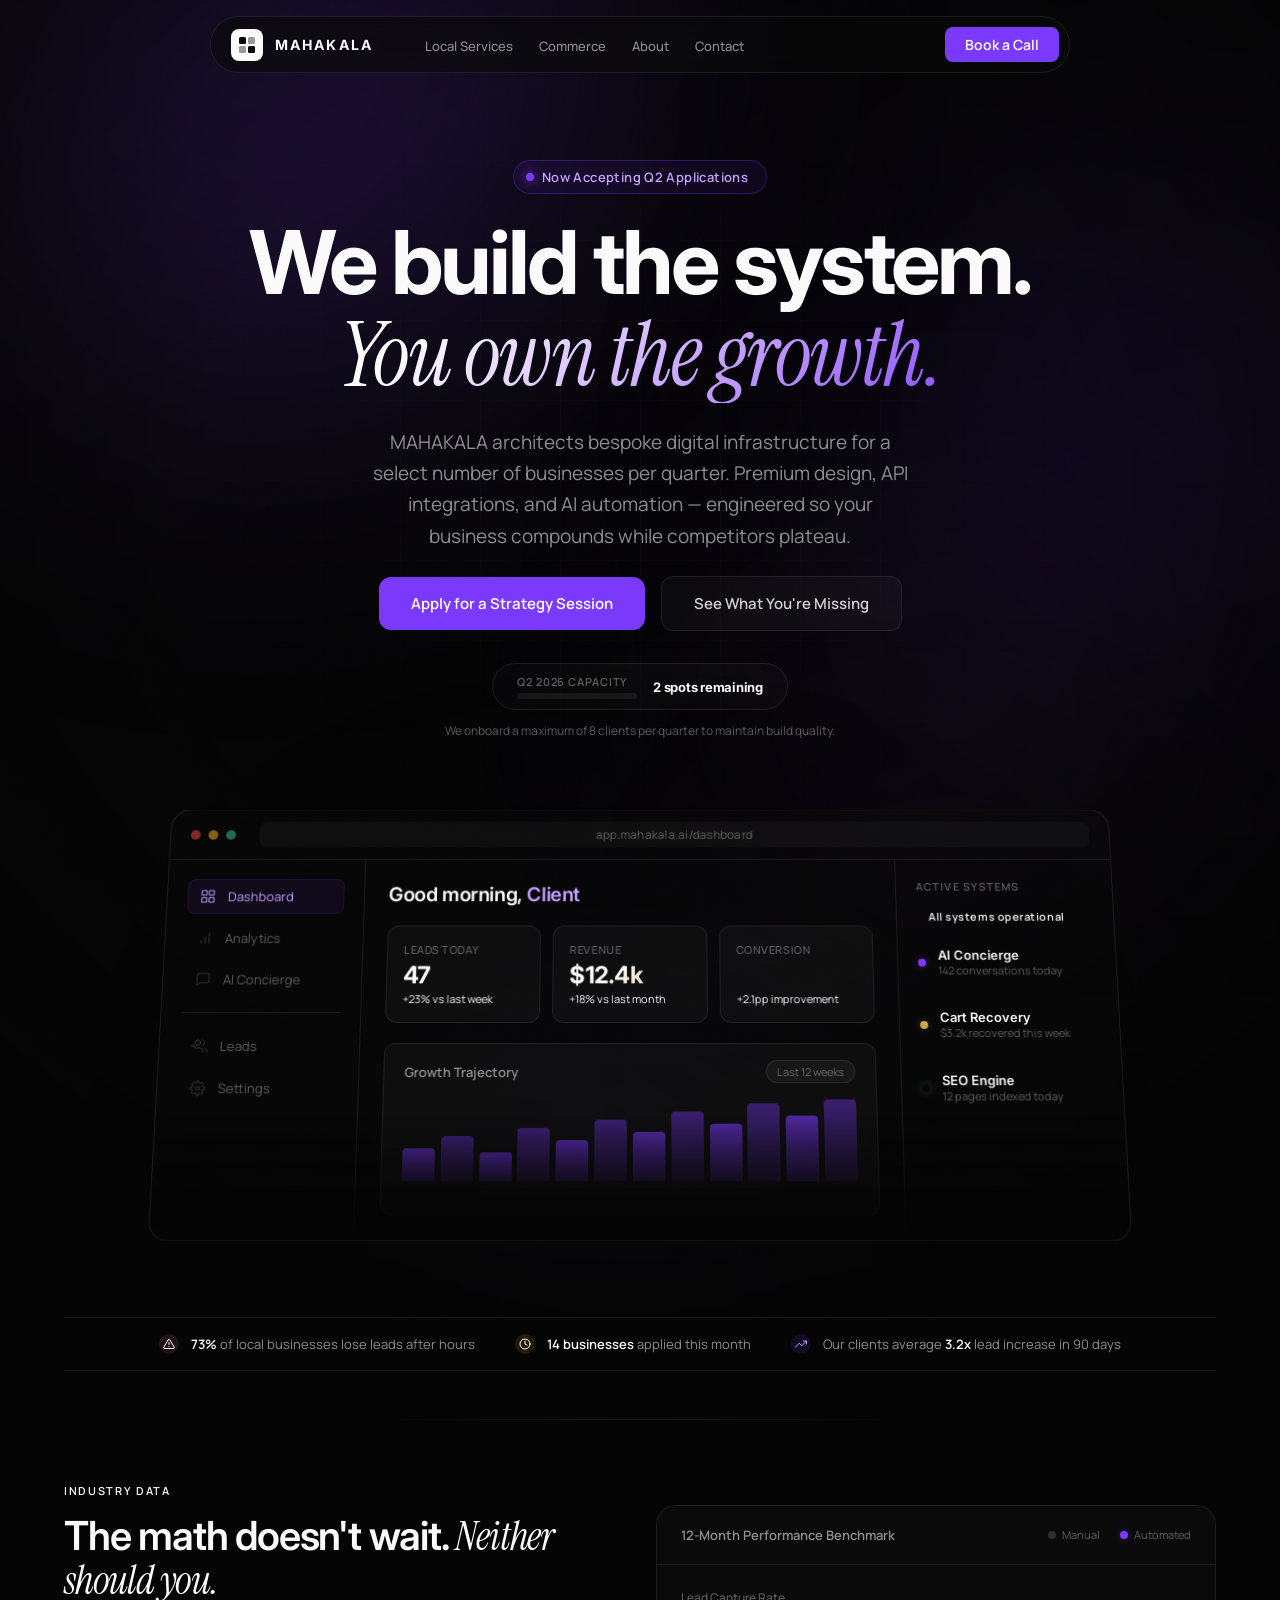
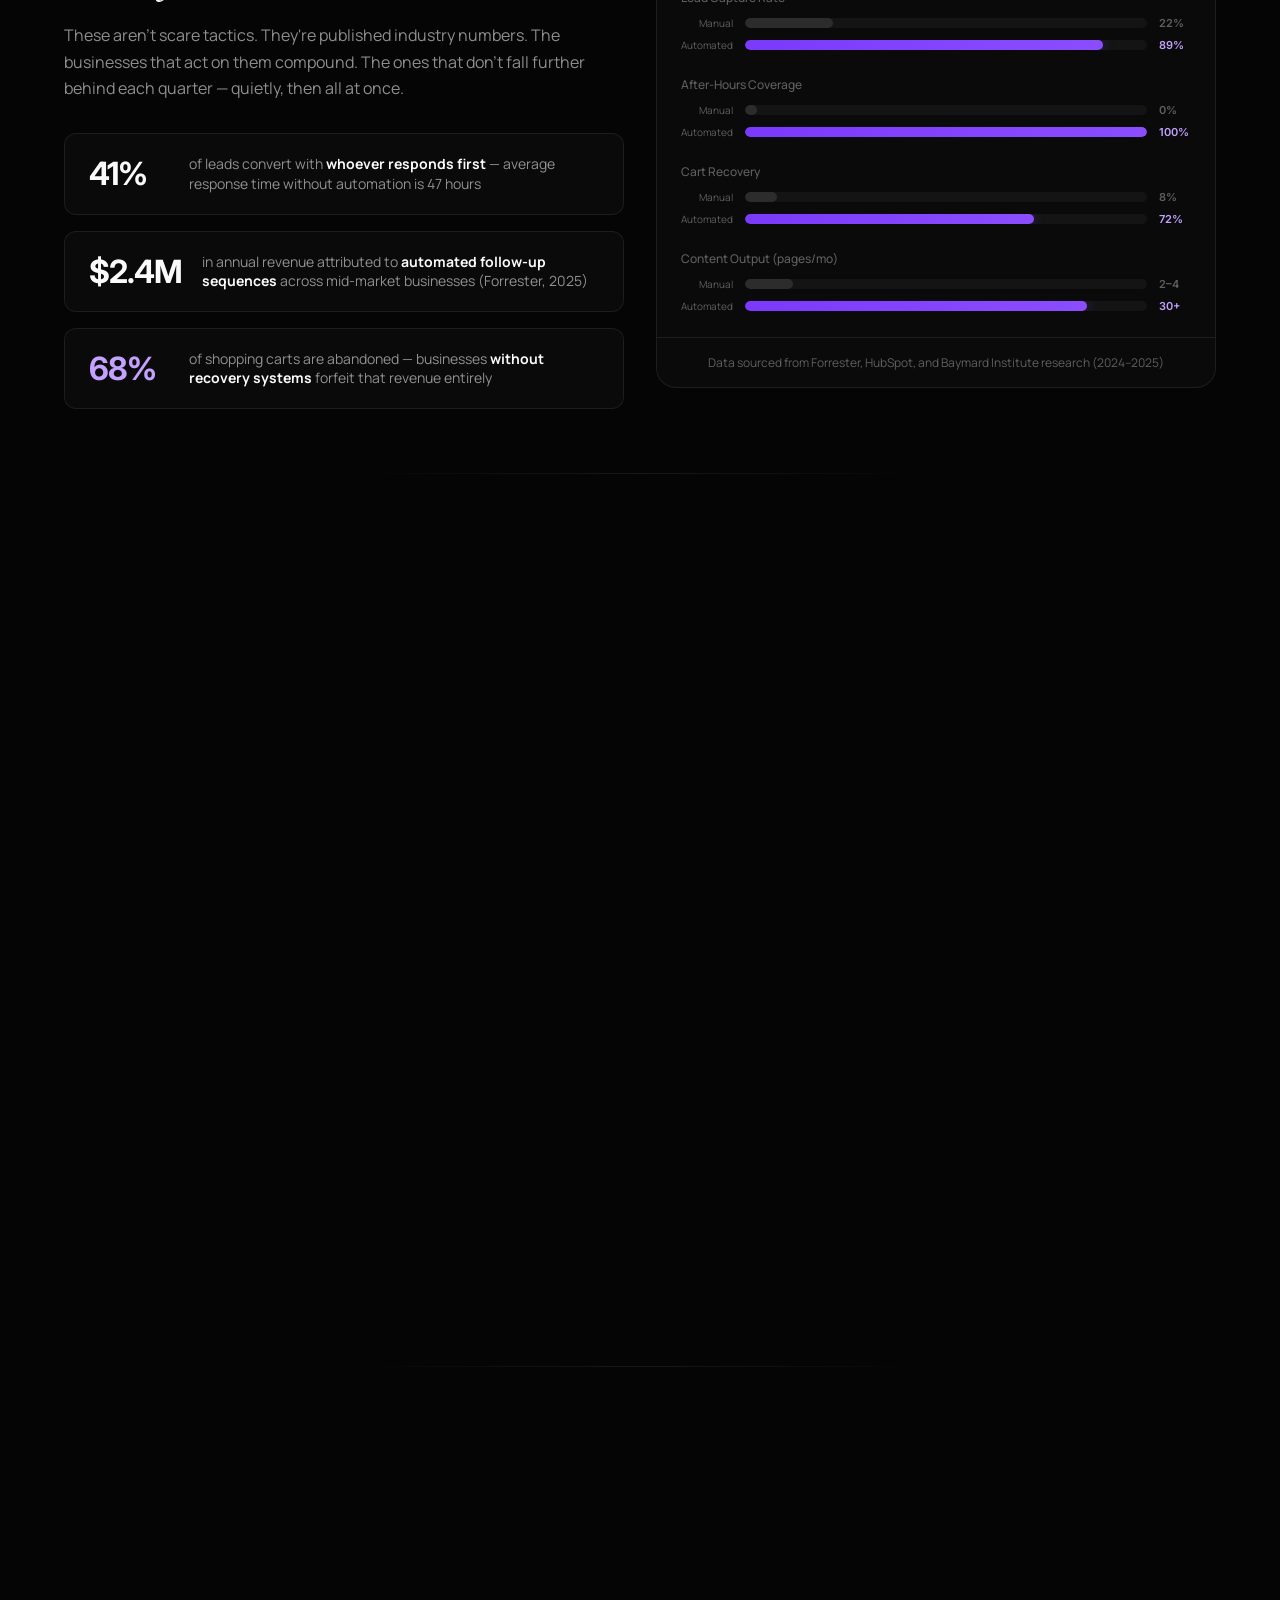
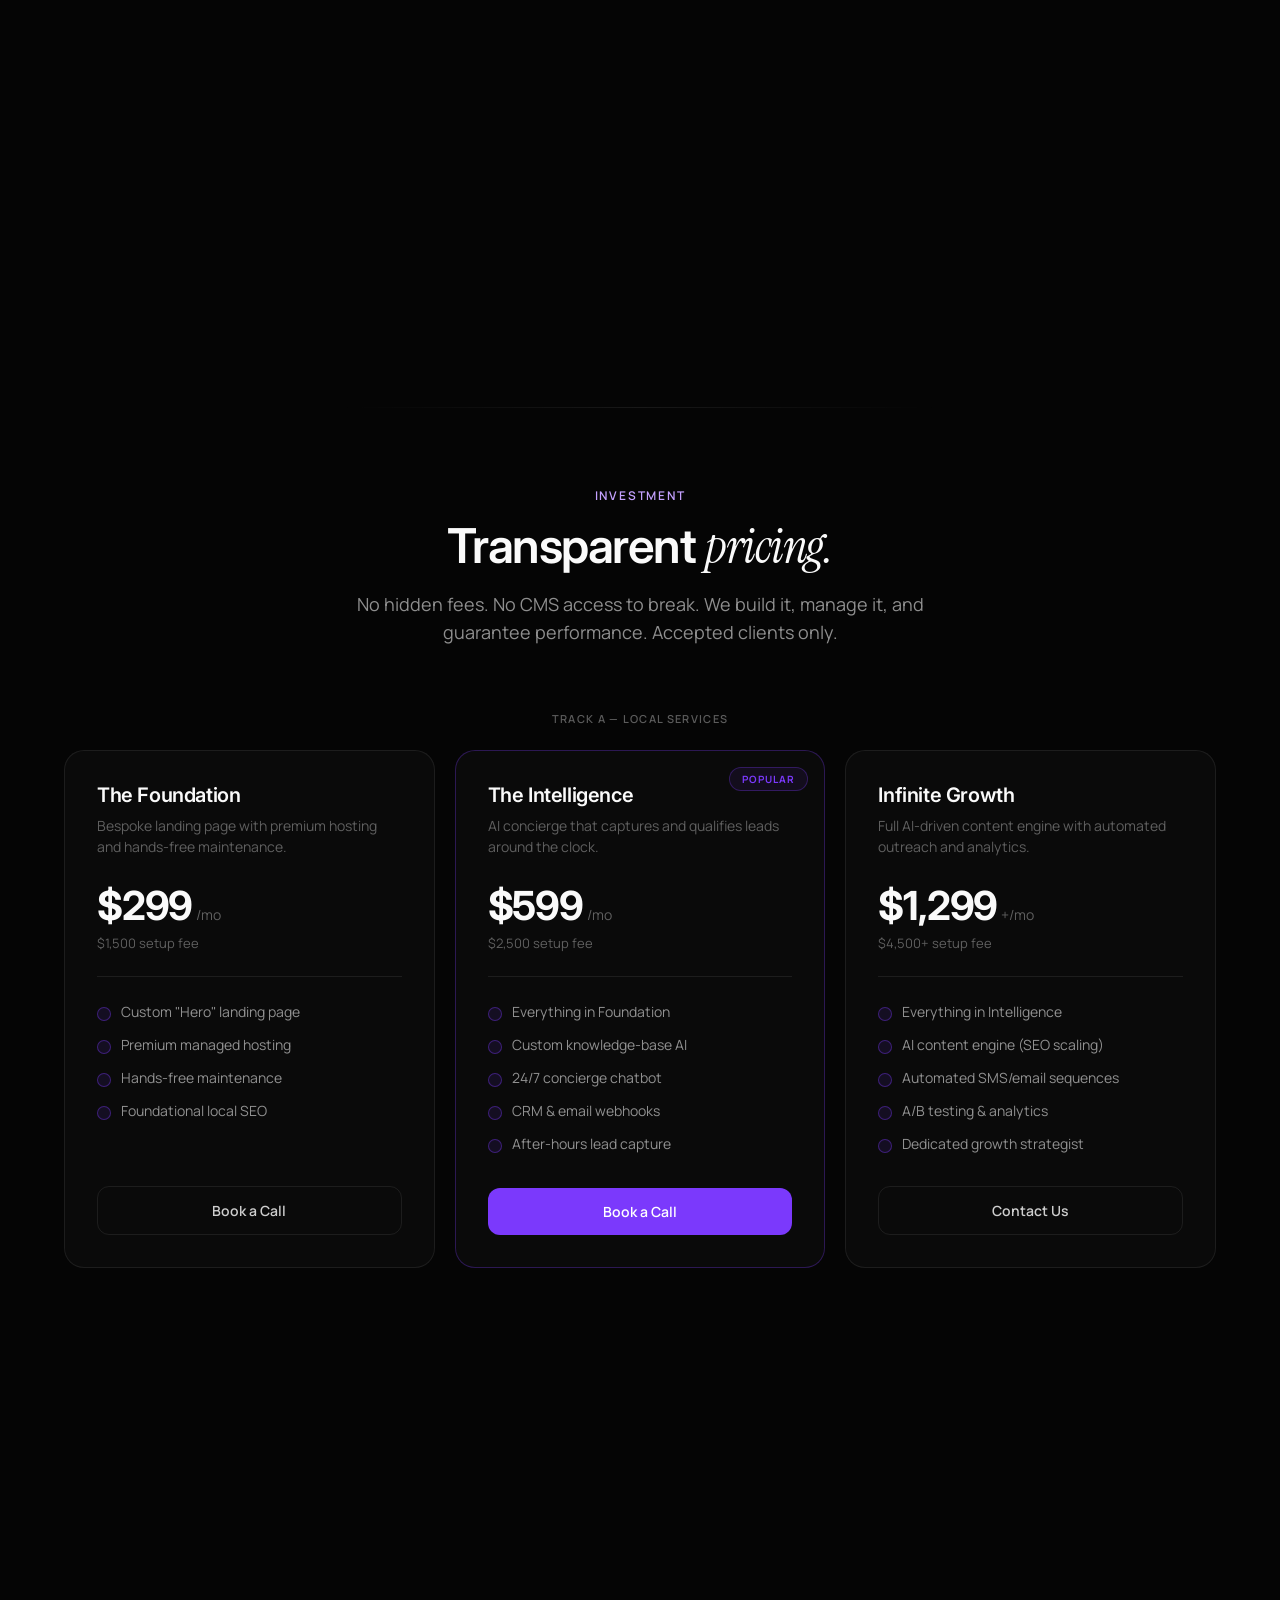
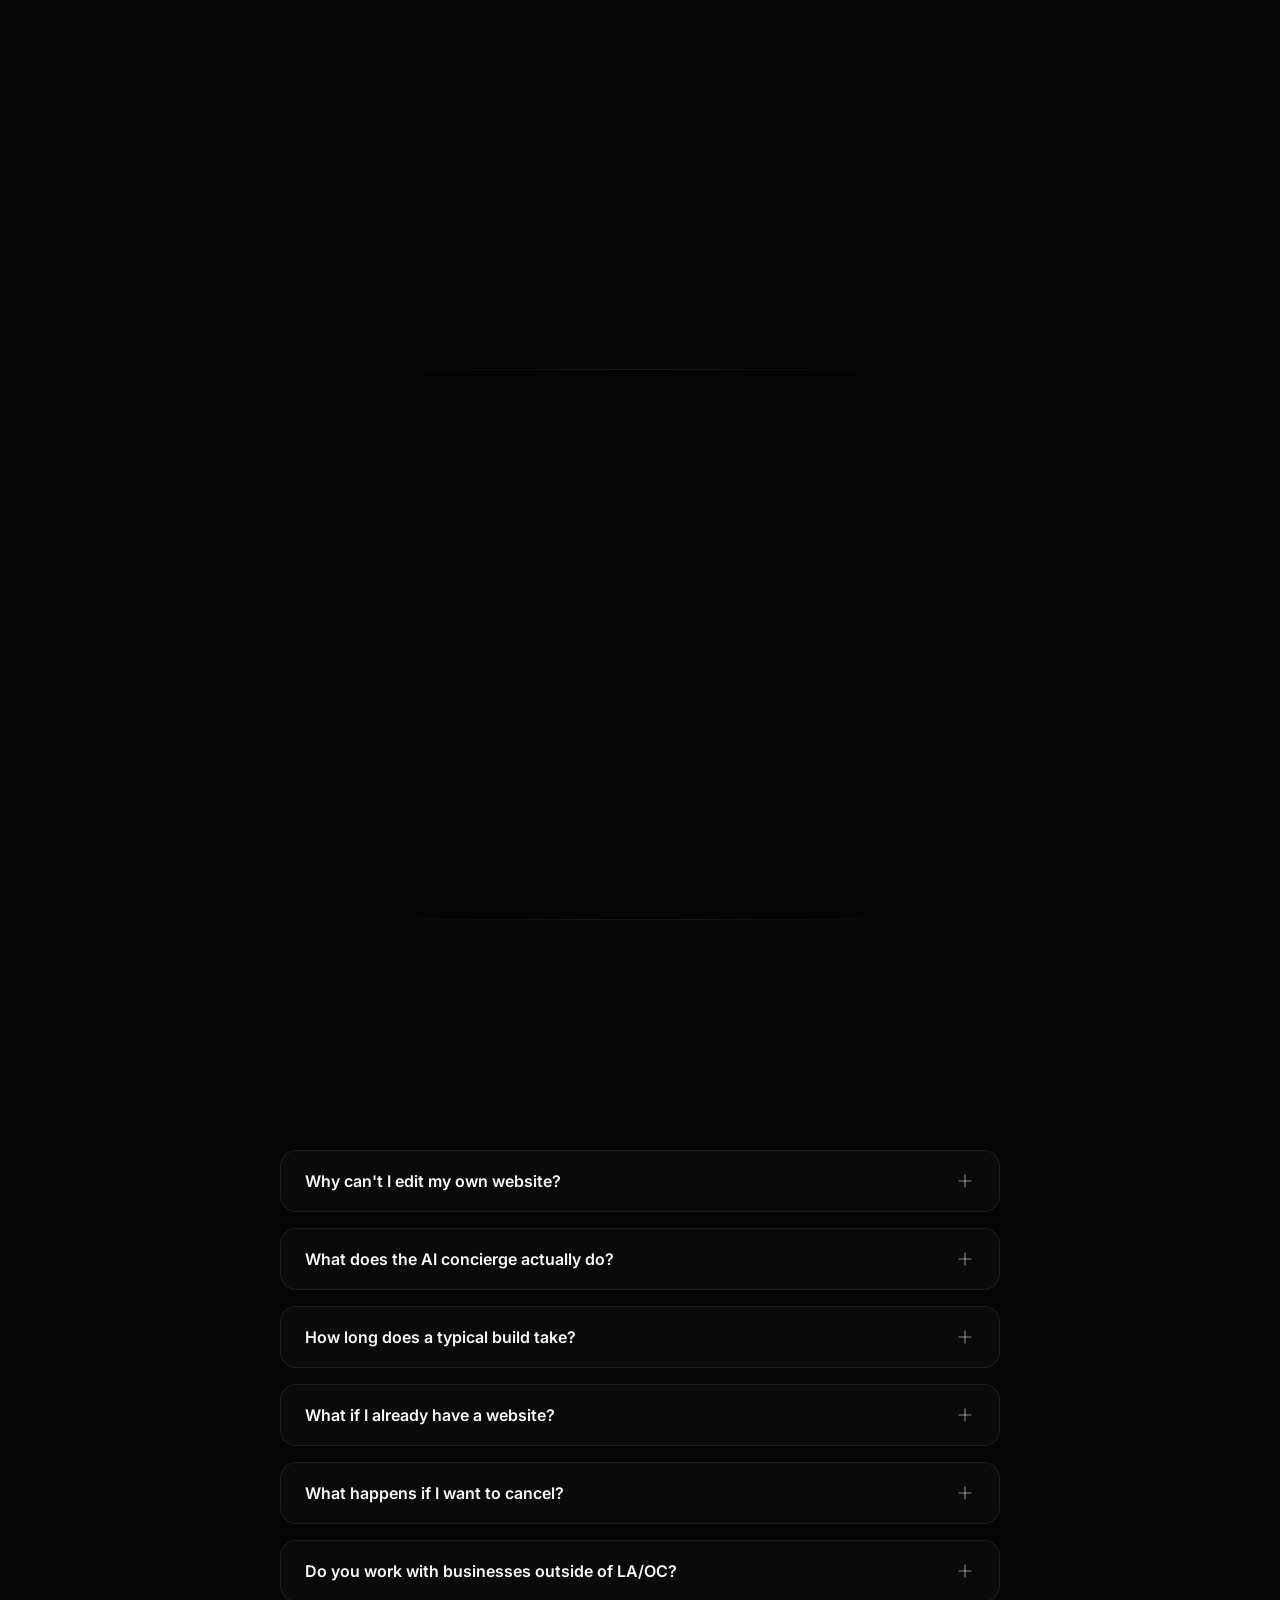
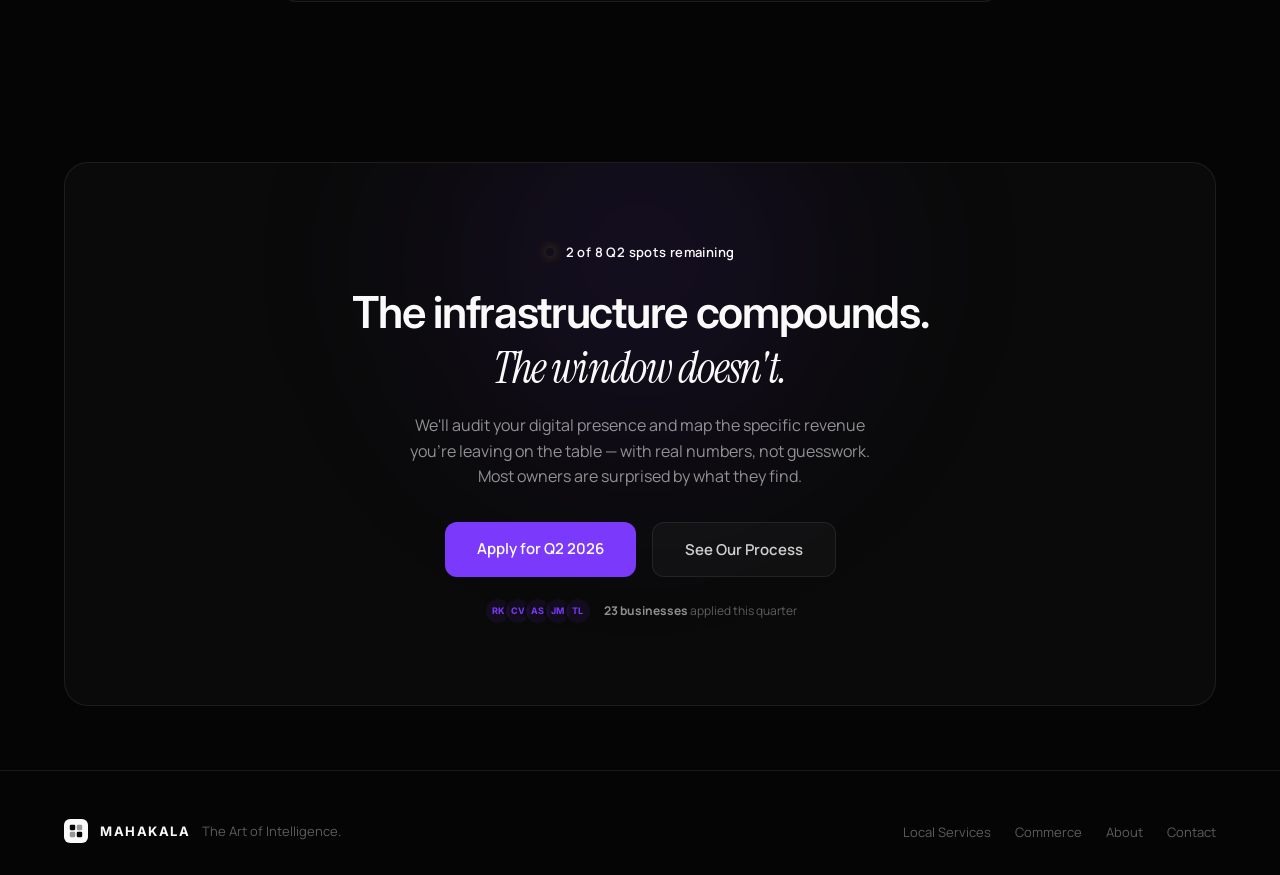
==== commit 2f296c01: "Tone down FOMO copy and fix gap section formatting The previous copy was too on-the-nose — shrewd bu" ====
--- a/index.html
+++ b/index.html
@@ -173,8 +173,8 @@
     .gap-title span { font-family:var(--font-serif); font-style:italic; font-weight:400; }
     .gap-desc { font-size:16px; line-height:1.65; color:var(--text-secondary); margin-bottom:var(--space-8); }
     .gap-stats { display:flex; flex-direction:column; gap:var(--space-4); }
-    .gap-stat { display:flex; align-items:center; gap:var(--space-4); padding:var(--space-4) var(--space-5); background:var(--surface-elevated); border:1px solid var(--border-default); border-radius:var(--radius-md); }
-    .gap-stat-value { font-family:var(--font-display); font-weight:700; font-size:28px; letter-spacing:-0.03em; min-width:70px; }
+    .gap-stat { display:flex; align-items:center; gap:var(--space-5); padding:var(--space-5) var(--space-6); background:var(--surface-elevated); border:1px solid var(--border-default); border-radius:var(--radius-md); }
+    .gap-stat-value { font-family:var(--font-display); font-weight:700; font-size:32px; letter-spacing:-0.03em; min-width:80px; flex-shrink:0; line-height:1.1; }
     .gap-stat-value--red { color:var(--color-error); }
     .gap-stat-value--warning { color:var(--color-warning); }
     .gap-stat-value--purple { color:var(--text-accent); }
@@ -191,14 +191,18 @@
     .gap-legend-dot { width:8px; height:8px; border-radius:50%; }
     .gap-legend-dot--you { background:rgba(255,255,255,0.15); }
     .gap-legend-dot--client { background:var(--accent-primary); box-shadow:0 0 8px var(--accent-glow); }
-    .gap-comp-body { padding:var(--space-6); display:flex; flex-direction:column; gap:var(--space-5); }
+    .gap-comp-body { padding:var(--space-6); display:flex; flex-direction:column; gap:var(--space-6); }
     .gap-comp-row { display:flex; flex-direction:column; gap:var(--space-2); }
-    .gap-comp-label { font-size:12px; color:var(--text-muted); font-weight:500; }
-    .gap-comp-bars { display:flex; flex-direction:column; gap:6px; }
-    .gap-bar-track { height:8px; background:rgba(255,255,255,0.04); border-radius:4px; overflow:hidden; position:relative; }
-    .gap-bar-fill { height:100%; border-radius:4px; transition:width 1.5s cubic-bezier(.16,1,.3,1); }
-    .gap-bar-fill--without { background:rgba(255,255,255,0.12); }
+    .gap-comp-label { font-size:12px; color:var(--text-muted); font-weight:500; margin-bottom:2px; }
+    .gap-comp-bars { display:flex; flex-direction:column; gap:8px; }
+    .gap-bar-row { display:flex; align-items:center; gap:var(--space-3); }
+    .gap-bar-row-label { font-size:10px; color:var(--text-muted); min-width:52px; text-align:right; flex-shrink:0; }
+    .gap-bar-track { height:10px; background:rgba(255,255,255,0.04); border-radius:5px; overflow:hidden; position:relative; flex:1; }
+    .gap-bar-fill { height:100%; border-radius:5px; transition:width 1.5s cubic-bezier(.16,1,.3,1); }
+    .gap-bar-fill--without { background:rgba(255,255,255,0.1); }
     .gap-bar-fill--with { background:linear-gradient(90deg,var(--accent-primary),var(--accent-primary-hover)); box-shadow:0 0 12px var(--accent-glow); }
+    .gap-bar-value { font-family:var(--font-display); font-size:11px; font-weight:600; color:var(--text-muted); min-width:32px; flex-shrink:0; }
+    .gap-bar-value--accent { color:var(--text-accent); }
     .gap-comp-footer { padding:var(--space-4) var(--space-6); border-top:1px solid var(--border-default); text-align:center; }
     .gap-comp-footer-text { font-size:12px; color:var(--text-muted); }
     .gap-comp-footer-text strong { color:var(--color-warning); font-weight:700; }
@@ -589,65 +593,65 @@
     <div class="container">
       <div class="gap-grid reveal">
         <div class="gap-content">
-          <p class="gap-eyebrow">The reality your competitors won't tell you</p>
-          <h2 class="gap-title">Every day without a system, <span>the gap widens.</span></h2>
-          <p class="gap-desc">While you're running your business manually, AI-equipped competitors are capturing your leads at 2am, recovering abandoned carts on autopilot, and compounding their growth with zero additional headcount.</p>
+          <p class="gap-eyebrow">Industry data</p>
+          <h2 class="gap-title">The math doesn't wait. <span>Neither should you.</span></h2>
+          <p class="gap-desc">These aren't scare tactics. They're published industry numbers. The businesses that act on them compound. The ones that don't fall further behind each quarter — quietly, then all at once.</p>
           <div class="gap-stats">
             <div class="gap-stat">
               <div class="gap-stat-value gap-stat-value--red">41%</div>
-              <div class="gap-stat-text">of leads go to the <strong>first business that responds</strong> — most never follow up after 5 minutes</div>
+              <div class="gap-stat-text">of leads convert with <strong>whoever responds first</strong> — average response time without automation is 47 hours</div>
             </div>
             <div class="gap-stat">
               <div class="gap-stat-value gap-stat-value--warning">$2.4M</div>
-              <div class="gap-stat-text">average revenue left on the table annually by businesses <strong>without automated follow-up</strong></div>
+              <div class="gap-stat-text">in annual revenue attributed to <strong>automated follow-up sequences</strong> across mid-market businesses (Forrester, 2025)</div>
             </div>
             <div class="gap-stat">
-              <div class="gap-stat-value gap-stat-value--purple">6 mo.</div>
-              <div class="gap-stat-text">head start your competitors gain for <strong>every quarter you wait</strong> to build infrastructure</div>
+              <div class="gap-stat-value gap-stat-value--purple">68%</div>
+              <div class="gap-stat-text">of shopping carts are abandoned — businesses <strong>without recovery systems</strong> forfeit that revenue entirely</div>
             </div>
           </div>
         </div>
         <div class="gap-visual">
           <div class="gap-comparison">
             <div class="gap-comp-header">
-              <div class="gap-comp-title">12-Month Growth Trajectory</div>
+              <div class="gap-comp-title">12-Month Performance Benchmark</div>
               <div class="gap-comp-legend">
-                <div class="gap-legend-item"><div class="gap-legend-dot gap-legend-dot--you"></div> Without MAHAKALA</div>
-                <div class="gap-legend-item"><div class="gap-legend-dot gap-legend-dot--client"></div> MAHAKALA Client</div>
+                <div class="gap-legend-item"><div class="gap-legend-dot gap-legend-dot--you"></div> Manual</div>
+                <div class="gap-legend-item"><div class="gap-legend-dot gap-legend-dot--client"></div> Automated</div>
               </div>
             </div>
             <div class="gap-comp-body">
               <div class="gap-comp-row">
                 <div class="gap-comp-label">Lead Capture Rate</div>
                 <div class="gap-comp-bars">
-                  <div class="gap-bar-track"><div class="gap-bar-fill gap-bar-fill--without" style="width:22%"></div></div>
-                  <div class="gap-bar-track"><div class="gap-bar-fill gap-bar-fill--with" style="width:89%"></div></div>
+                  <div class="gap-bar-row"><div class="gap-bar-row-label">Manual</div><div class="gap-bar-track"><div class="gap-bar-fill gap-bar-fill--without" style="width:22%"></div></div><div class="gap-bar-value">22%</div></div>
+                  <div class="gap-bar-row"><div class="gap-bar-row-label">Automated</div><div class="gap-bar-track"><div class="gap-bar-fill gap-bar-fill--with" style="width:89%"></div></div><div class="gap-bar-value gap-bar-value--accent">89%</div></div>
                 </div>
               </div>
               <div class="gap-comp-row">
-                <div class="gap-comp-label">After-Hours Response</div>
+                <div class="gap-comp-label">After-Hours Coverage</div>
                 <div class="gap-comp-bars">
-                  <div class="gap-bar-track"><div class="gap-bar-fill gap-bar-fill--without" style="width:0%"></div></div>
-                  <div class="gap-bar-track"><div class="gap-bar-fill gap-bar-fill--with" style="width:100%"></div></div>
+                  <div class="gap-bar-row"><div class="gap-bar-row-label">Manual</div><div class="gap-bar-track"><div class="gap-bar-fill gap-bar-fill--without" style="width:3%"></div></div><div class="gap-bar-value">0%</div></div>
+                  <div class="gap-bar-row"><div class="gap-bar-row-label">Automated</div><div class="gap-bar-track"><div class="gap-bar-fill gap-bar-fill--with" style="width:100%"></div></div><div class="gap-bar-value gap-bar-value--accent">100%</div></div>
                 </div>
               </div>
               <div class="gap-comp-row">
                 <div class="gap-comp-label">Cart Recovery</div>
                 <div class="gap-comp-bars">
-                  <div class="gap-bar-track"><div class="gap-bar-fill gap-bar-fill--without" style="width:8%"></div></div>
-                  <div class="gap-bar-track"><div class="gap-bar-fill gap-bar-fill--with" style="width:72%"></div></div>
+                  <div class="gap-bar-row"><div class="gap-bar-row-label">Manual</div><div class="gap-bar-track"><div class="gap-bar-fill gap-bar-fill--without" style="width:8%"></div></div><div class="gap-bar-value">8%</div></div>
+                  <div class="gap-bar-row"><div class="gap-bar-row-label">Automated</div><div class="gap-bar-track"><div class="gap-bar-fill gap-bar-fill--with" style="width:72%"></div></div><div class="gap-bar-value gap-bar-value--accent">72%</div></div>
                 </div>
               </div>
               <div class="gap-comp-row">
-                <div class="gap-comp-label">SEO Content Velocity</div>
+                <div class="gap-comp-label">Content Output (pages/mo)</div>
                 <div class="gap-comp-bars">
-                  <div class="gap-bar-track"><div class="gap-bar-fill gap-bar-fill--without" style="width:12%"></div></div>
-                  <div class="gap-bar-track"><div class="gap-bar-fill gap-bar-fill--with" style="width:85%"></div></div>
+                  <div class="gap-bar-row"><div class="gap-bar-row-label">Manual</div><div class="gap-bar-track"><div class="gap-bar-fill gap-bar-fill--without" style="width:12%"></div></div><div class="gap-bar-value">2–4</div></div>
+                  <div class="gap-bar-row"><div class="gap-bar-row-label">Automated</div><div class="gap-bar-track"><div class="gap-bar-fill gap-bar-fill--with" style="width:85%"></div></div><div class="gap-bar-value gap-bar-value--accent">30+</div></div>
                 </div>
               </div>
             </div>
             <div class="gap-comp-footer">
-              <div class="gap-comp-footer-text">Average MAHAKALA client outperforms non-automated competitors by <strong>340%</strong> within 12 months</div>
+              <div class="gap-comp-footer-text">Data sourced from Forrester, HubSpot, and Baymard Institute research (2024–2025)</div>
             </div>
           </div>
         </div>
@@ -994,8 +998,8 @@
           <span class="cta-scarcity-dot"></span>
           <span class="cta-scarcity-text">2 of 8 Q2 spots remaining</span>
         </div>
-        <h2 class="cta-title">Your competitors already applied.<br><span>The question is whether you will.</span></h2>
-        <p class="cta-sub">Every week without a growth system is revenue you'll never recover. We'll audit your digital presence and show you exactly what you're losing — by the numbers.</p>
+        <h2 class="cta-title">The infrastructure compounds.<br><span>The window doesn't.</span></h2>
+        <p class="cta-sub">We'll audit your digital presence and map the specific revenue you're leaving on the table — with real numbers, not guesswork. Most owners are surprised by what they find.</p>
         <div class="cta-buttons">
           <a href="contact.html" class="btn-primary">Apply for Q2 2026</a>
           <a href="about.html" class="btn-ghost">See Our Process</a>
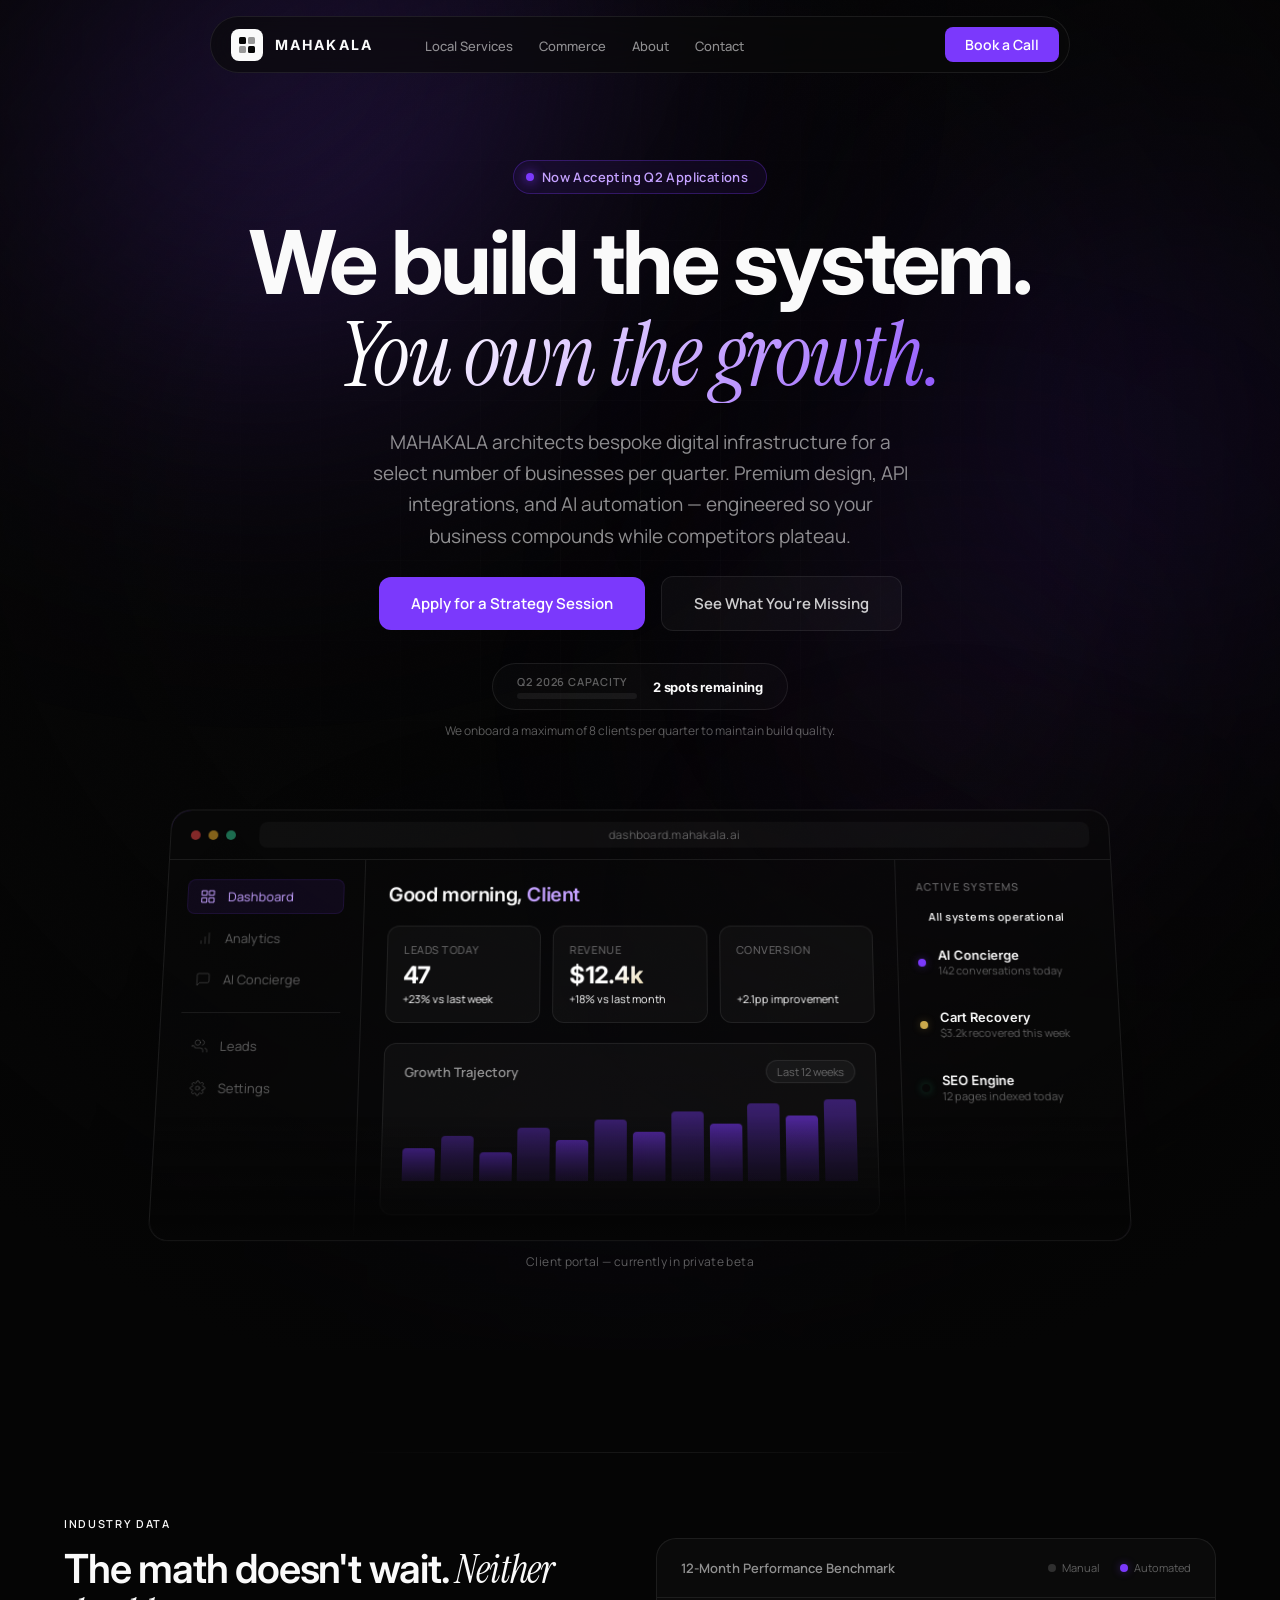
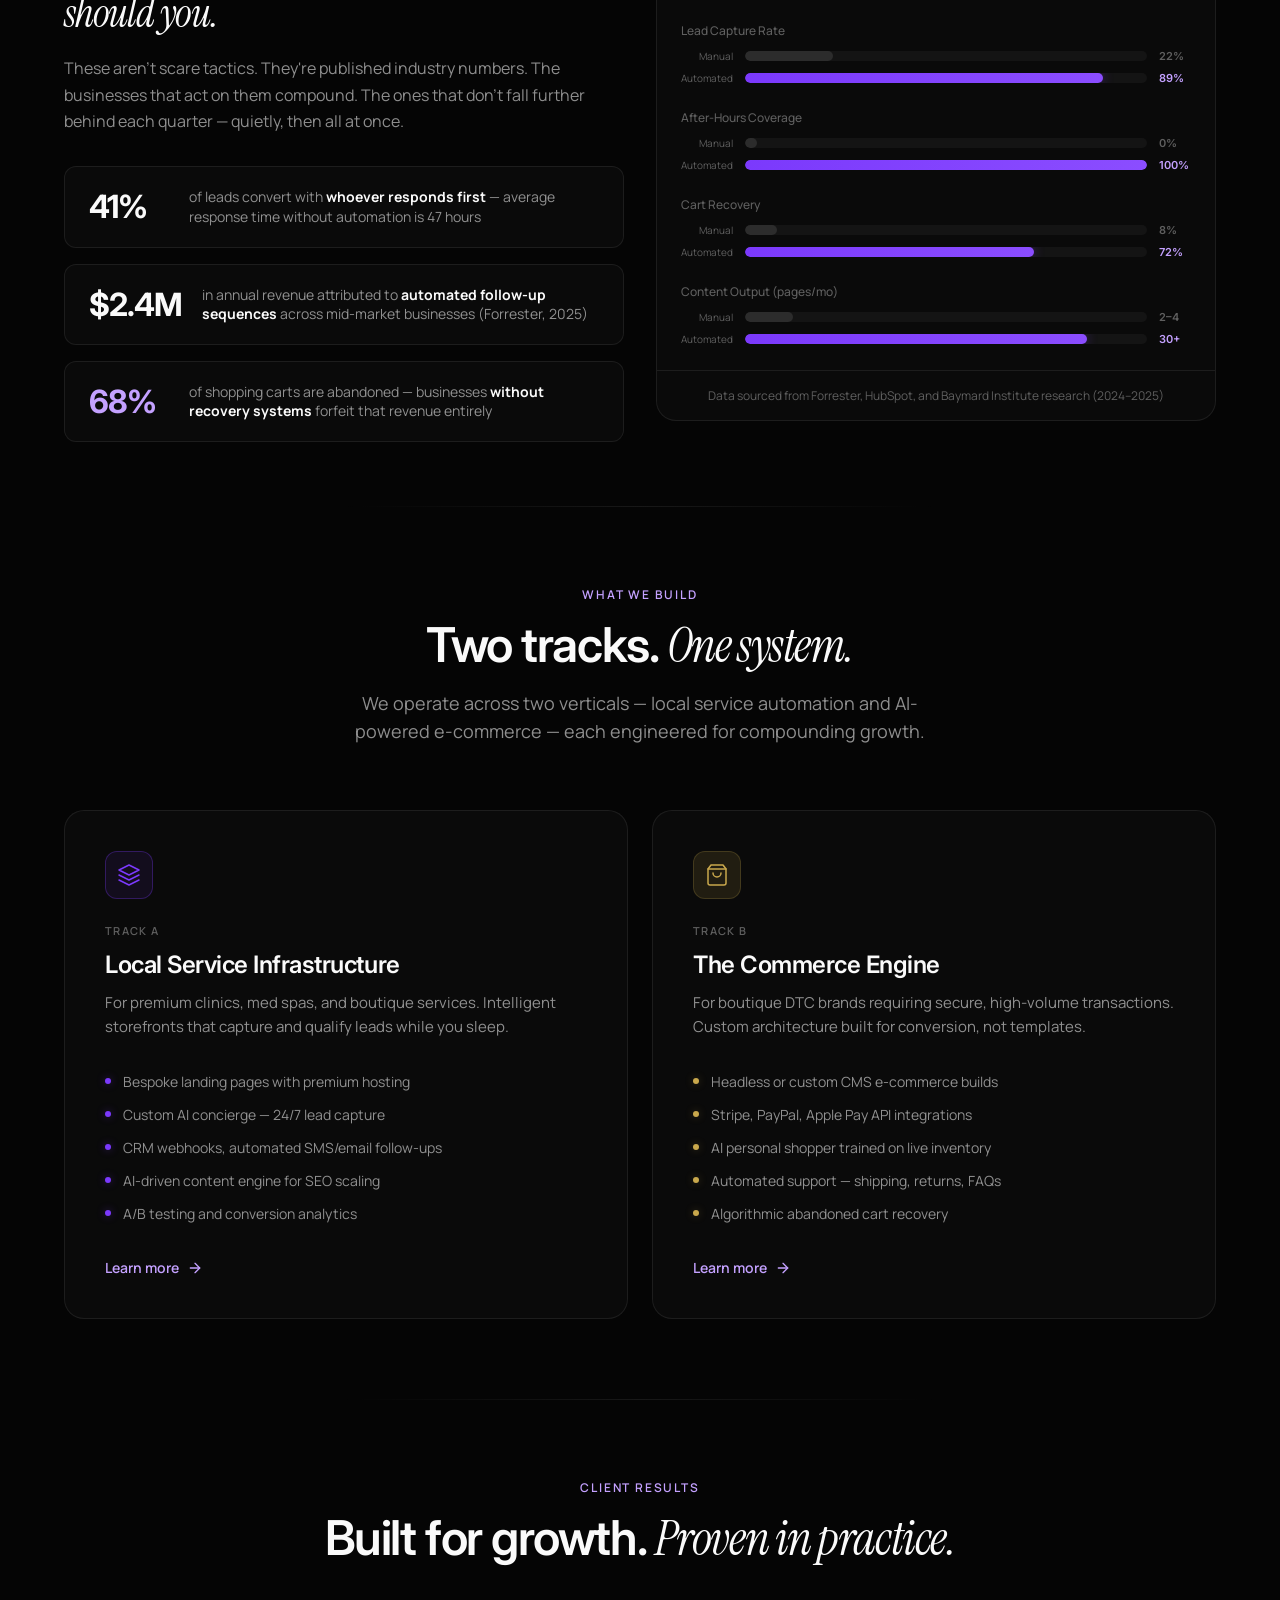
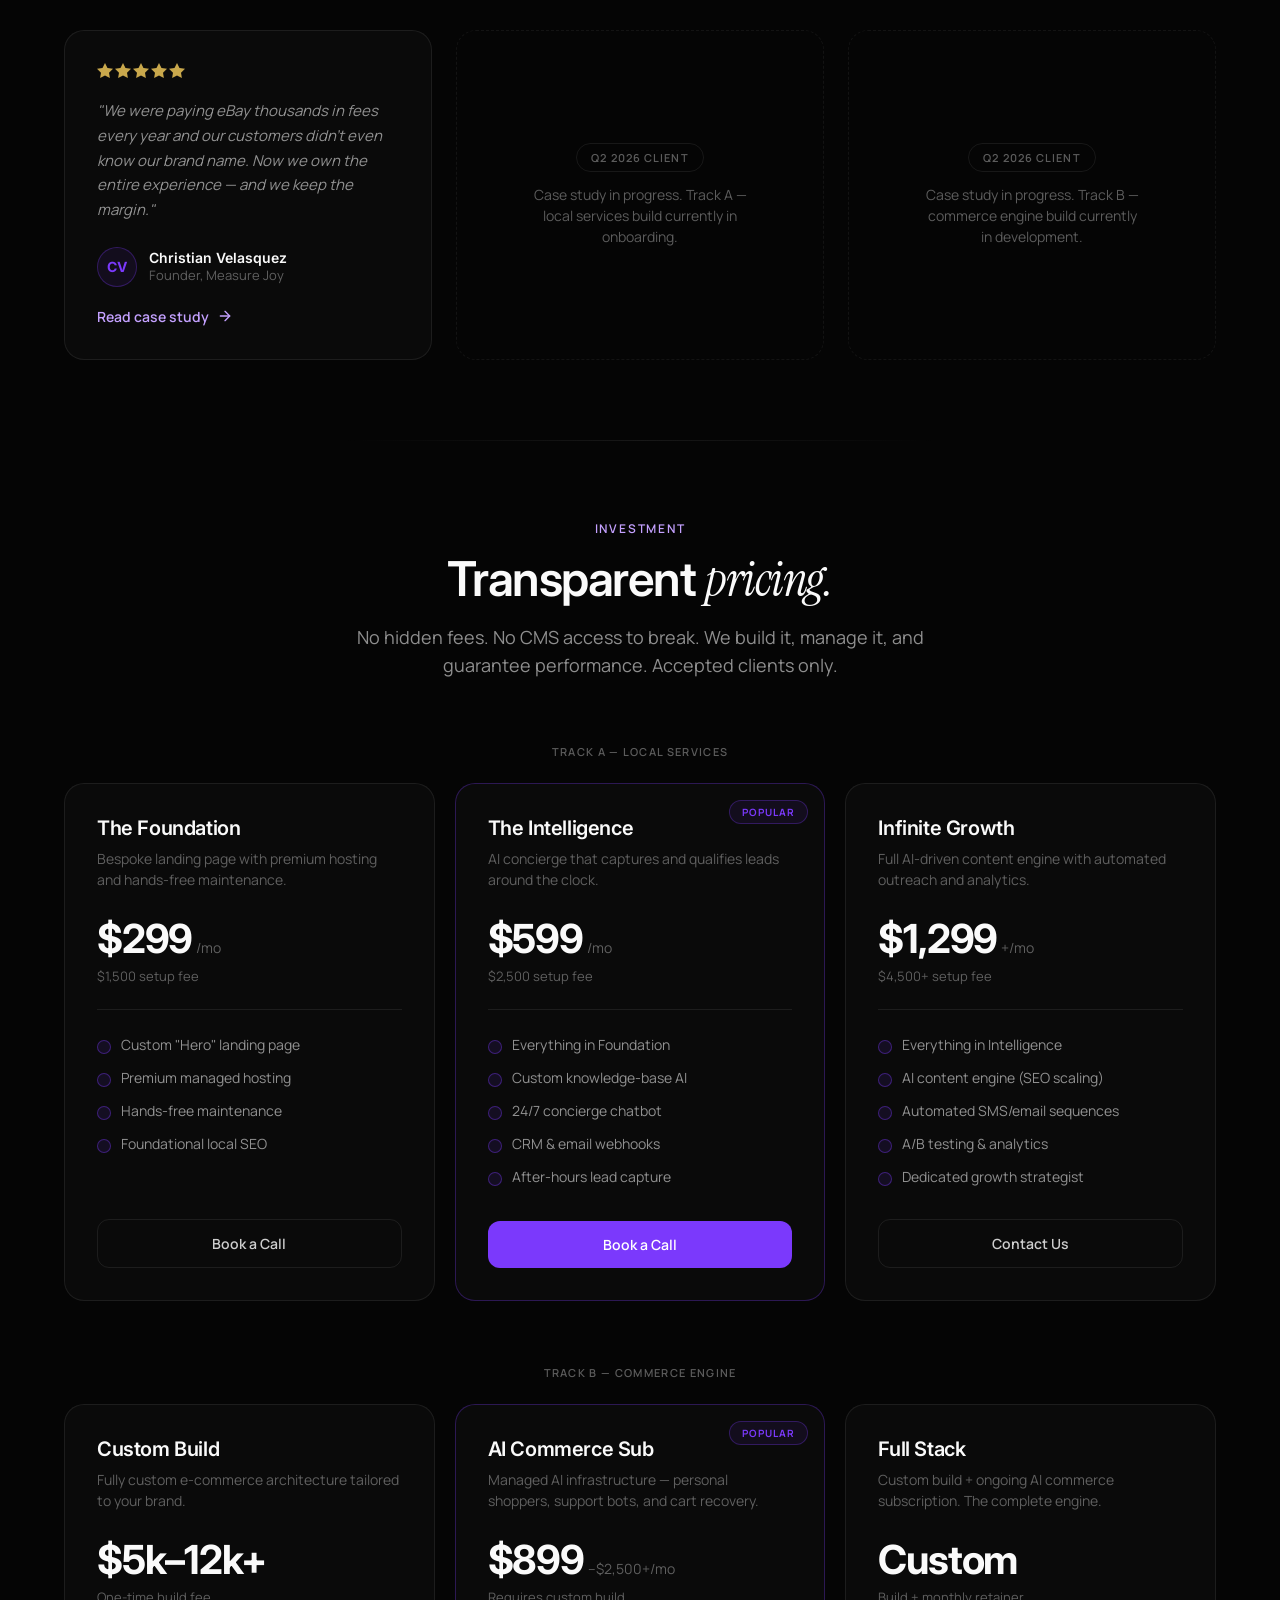
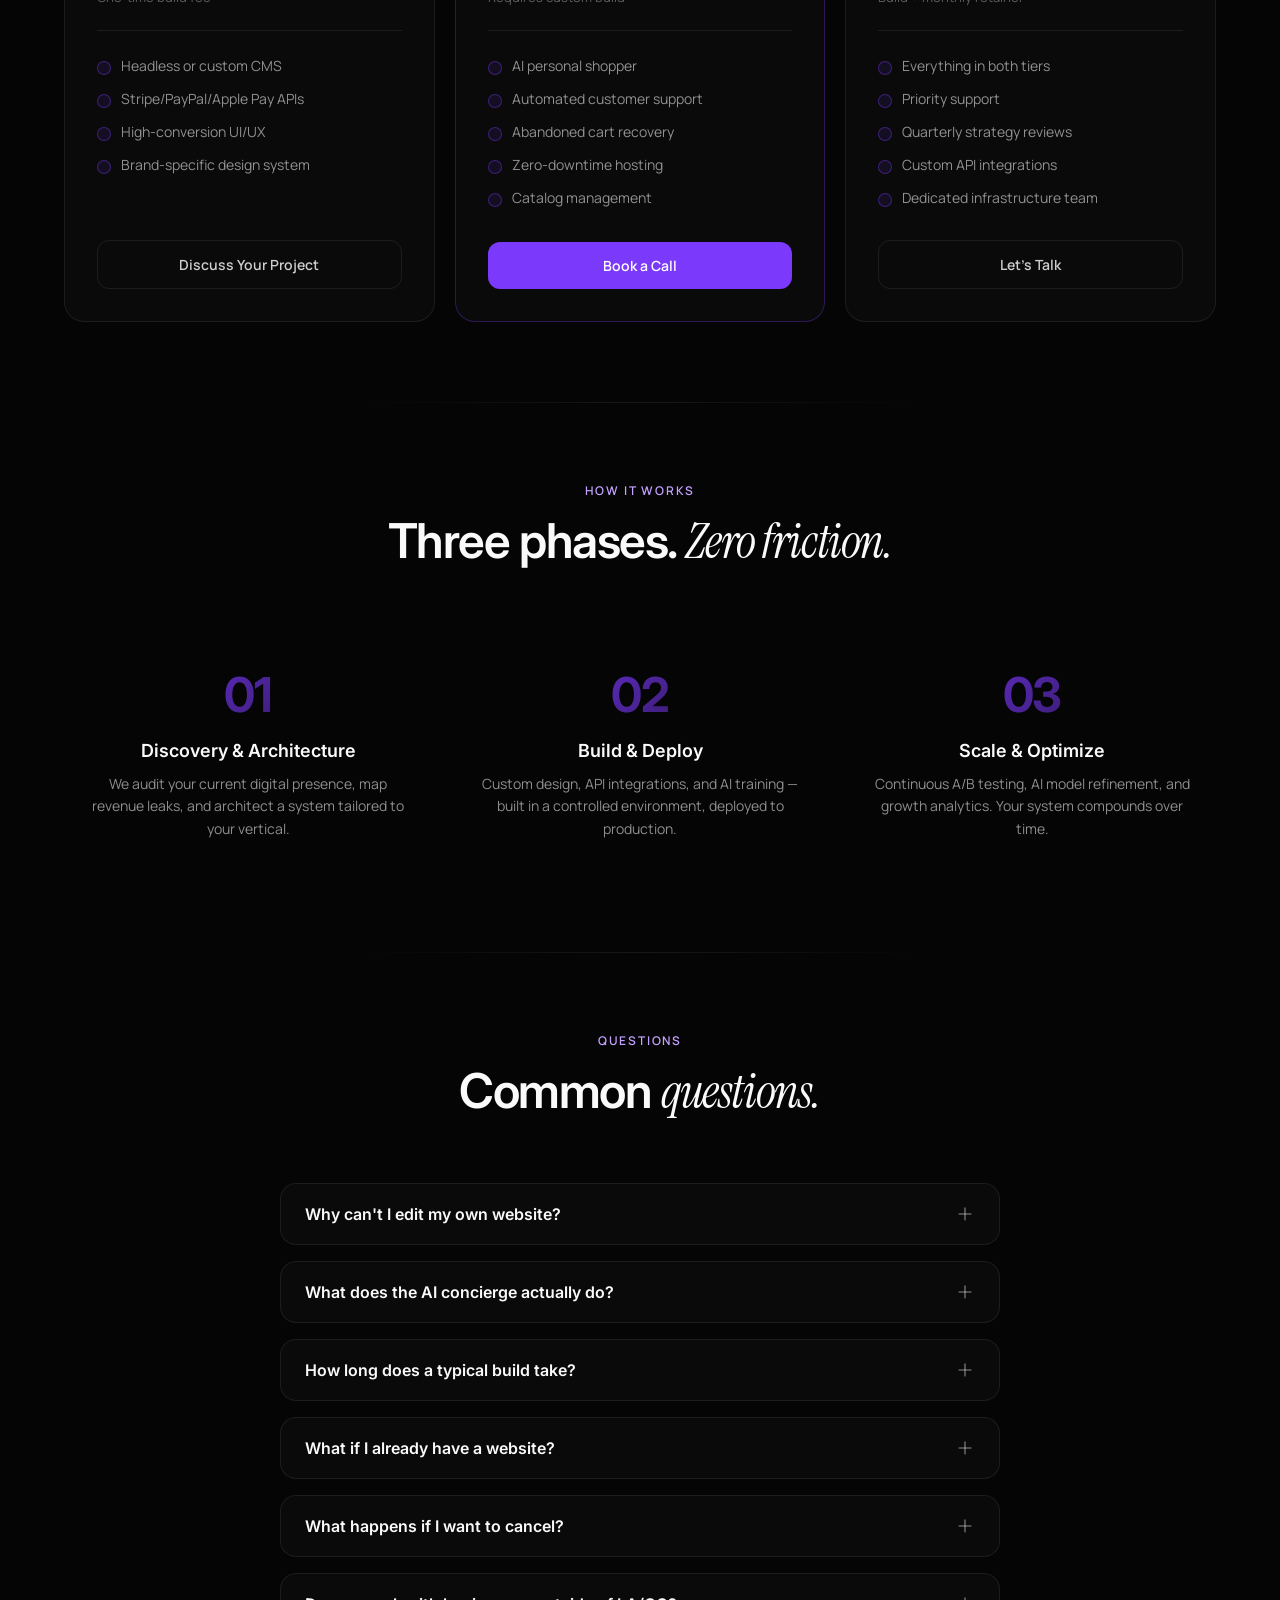
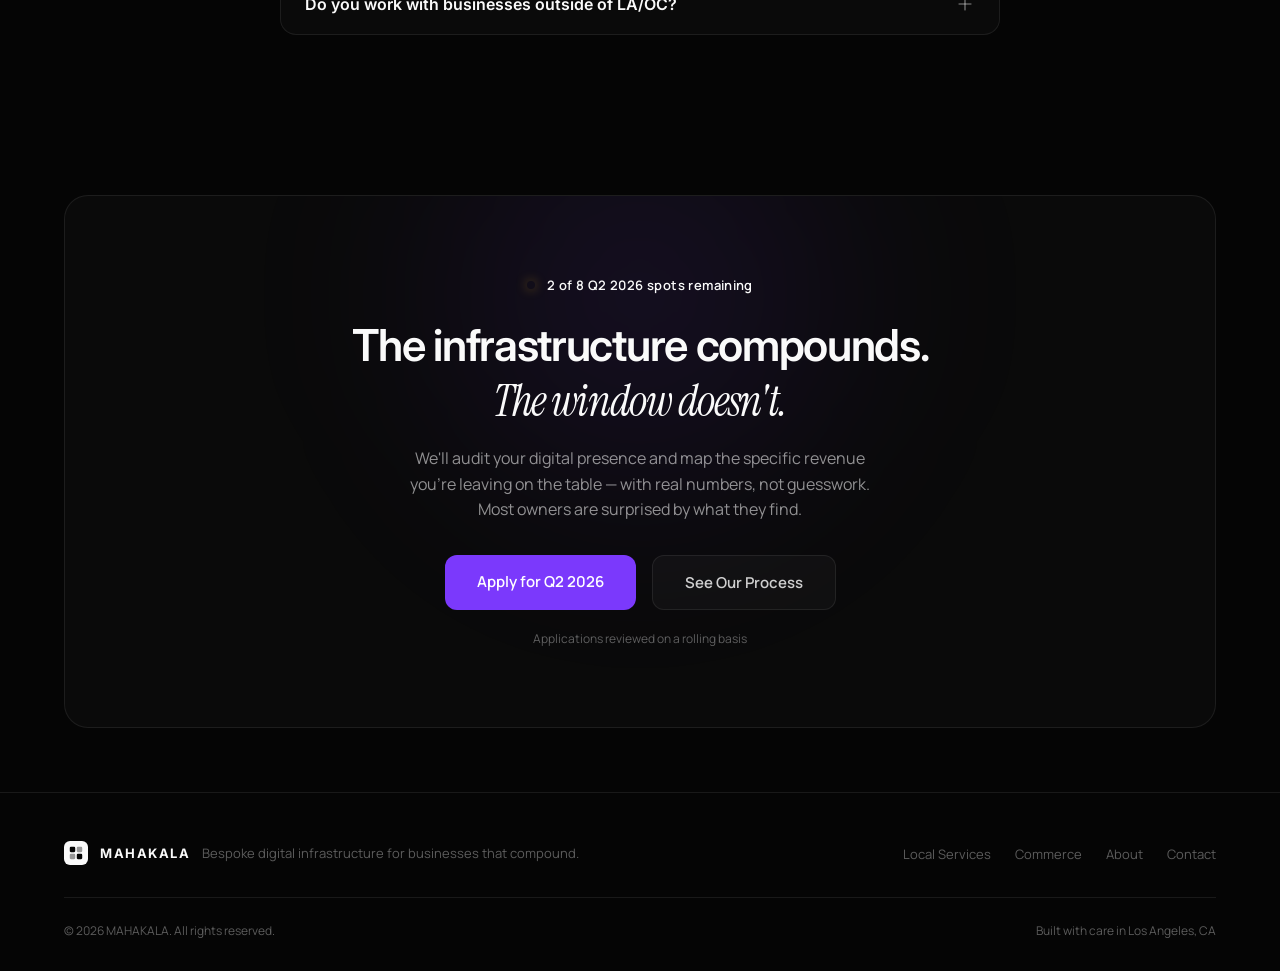
==== commit 06fac0f7: "Polish site: trust fixes, mobile nav, footer, OG tags, capacity config Priority 1 — Trust & Credibil" ====
--- a/index.html
+++ b/index.html
@@ -4,7 +4,25 @@
   <meta charset="UTF-8" />
   <meta name="viewport" content="width=device-width, initial-scale=1.0" />
   <title>MAHAKALA — The Art of Intelligence</title>
-  <meta name="description" content="MAHAKALA is an AI growth agency that builds proprietary growth systems — high-end web design, API integrations, and vertically integrated AI." />
+  <meta name="description" content="Bespoke digital infrastructure for local services and DTC brands. Premium design, AI automation, and API integrations — engineered for compounding growth." />
+
+  <!-- Open Graph -->
+  <meta property="og:type" content="website" />
+  <meta property="og:title" content="MAHAKALA — The Art of Intelligence" />
+  <meta property="og:description" content="Bespoke digital infrastructure for local services and DTC brands. Premium design, AI automation, and API integrations — engineered for compounding growth." />
+  <!-- TODO: Replace with actual branded OG image (1200x630, dark card with MAHAKALA logo + tagline) -->
+  <!-- <meta property="og:image" content="https://mahakala.ai/assets/og-card.png" /> -->
+  <meta property="og:url" content="https://mahakala.ai" />
+  <meta property="og:site_name" content="MAHAKALA" />
+
+  <!-- Twitter / X -->
+  <meta name="twitter:card" content="summary_large_image" />
+  <meta name="twitter:title" content="MAHAKALA — The Art of Intelligence" />
+  <meta name="twitter:description" content="Bespoke digital infrastructure for local services and DTC brands. Premium design, AI automation, and API integrations — engineered for compounding growth." />
+  <!-- TODO: Same OG image as above -->
+  <!-- <meta name="twitter:image" content="https://mahakala.ai/assets/og-card.png" /> -->
+
+  <link rel="canonical" href="https://mahakala.ai" />
   <link rel="preconnect" href="https://fonts.googleapis.com" />
   <link rel="preconnect" href="https://fonts.gstatic.com" crossorigin />
   <link href="https://fonts.googleapis.com/css2?family=Inter:wght@400;500;600;700&family=Instrument+Serif:ital@0;1&family=Manrope:wght@400;500;600;700&display=swap" rel="stylesheet" />
@@ -59,7 +77,8 @@
     @keyframes hero-fade-up { from{opacity:0;transform:translateY(32px)} to{opacity:1;transform:translateY(0)} }
 
     /* ── Floating Dashboard Mockup ── */
-    .hero-dashboard-wrap { perspective:1200px; display:flex; justify-content:center; margin-top:var(--space-16); padding:0 var(--space-6); padding-bottom:var(--space-20); animation:hero-fade-up 1s cubic-bezier(.16,1,.3,1) .45s both; }
+    .hero-dashboard-wrap { perspective:1200px; display:flex; flex-direction:column; align-items:center; margin-top:var(--space-16); padding:0 var(--space-6); padding-bottom:var(--space-20); animation:hero-fade-up 1s cubic-bezier(.16,1,.3,1) .45s both; }
+    .hero-dashboard-caption { font-family:var(--font-body); font-size:12px; color:var(--text-muted); margin-top:var(--space-4); letter-spacing:0.03em; }
     .hero-dashboard { width:960px; max-width:100%; border-radius:var(--radius-xl); background:rgba(10,10,10,0.55); border:1px solid var(--border-default); backdrop-filter:blur(20px); -webkit-backdrop-filter:blur(20px); overflow:hidden; transform:perspective(1200px) rotateX(4deg); transition:transform .6s cubic-bezier(.16,1,.3,1); position:relative; }
     .hero-dashboard:hover { transform:perspective(1200px) rotateX(1deg) translateY(-4px); }
 
@@ -275,6 +294,10 @@
     .testimonial-avatar { width:40px; height:40px; border-radius:50%; background:var(--accent-subtle); border:1px solid var(--border-accent); display:flex; align-items:center; justify-content:center; font-family:var(--font-display); font-weight:700; font-size:14px; color:var(--accent-primary); }
     .testimonial-name { font-family:var(--font-display); font-weight:600; font-size:14px; color:var(--text-primary); }
     .testimonial-role { font-size:13px; color:var(--text-muted); }
+    .testimonial-card--upcoming { border-style:dashed; border-color:rgba(255,255,255,0.06); background:transparent; display:flex; flex-direction:column; align-items:center; justify-content:center; text-align:center; gap:var(--space-3); min-height:260px; }
+    .testimonial-card--upcoming:hover { border-color:rgba(255,255,255,0.1); }
+    .testimonial-upcoming-badge { font-family:var(--font-body); font-weight:600; font-size:11px; letter-spacing:0.1em; text-transform:uppercase; color:var(--text-muted); padding:6px 14px; border:1px solid var(--border-default); border-radius:var(--radius-full); }
+    .testimonial-upcoming-text { font-size:14px; color:var(--text-muted); line-height:1.5; max-width:220px; }
 
     /* ── Pricing ── */
     .pricing-section { padding:var(--space-20) 0; position:relative; }
@@ -347,17 +370,23 @@
     }
     @media (max-width:768px) {
       .hero-center { padding:120px var(--space-5) 0; gap:var(--space-5); }
+      .hero-h1, .hero-h1-accent { font-size:clamp(32px,8vw,44px); }
       .hero-sub { font-size:16px; }
       .hero-ctas { flex-direction:column; width:100%; max-width:320px; }
       .hero-dashboard-wrap { margin-top:var(--space-10); padding-bottom:var(--space-12); }
       .hero-dashboard { transform:none; }
       .hero-dashboard:hover { transform:translateY(-2px); }
+      .dashboard-main { padding:var(--space-4); }
+      .dashboard-greeting { font-size:16px; }
       .dashboard-stats { grid-template-columns:1fr; }
       .dashboard-panel { display:none; }
       .cta-card { padding:var(--space-12) var(--space-6); }
       .cta-buttons { flex-direction:column; align-items:center; }
       .metrics-grid { grid-template-columns:1fr 1fr; }
       .metric-value { font-size:36px; }
+      .gap-stat-value { font-size:24px; min-width:60px; }
+      .gap-bar-row-label { display:none; }
+      .gap-comp-bars { gap:4px; }
     }
   </style>
 </head>
@@ -390,6 +419,9 @@
       </div>
 
       <div class="nav-right">
+        <button class="mobile-menu-btn" aria-label="Toggle menu">
+          <svg viewBox="0 0 24 24"><line x1="3" y1="6" x2="21" y2="6"/><line x1="3" y1="12" x2="21" y2="12"/><line x1="3" y1="18" x2="21" y2="18"/></svg>
+        </button>
         <a href="contact.html" class="btn-primary-sm">Book a Call</a>
       </div>
     </nav>
@@ -434,10 +466,10 @@
         <div class="hero-capacity">
           <div class="capacity-indicator">
             <div class="capacity-bar-wrap">
-              <div class="capacity-label">Q2 2026 Capacity</div>
-              <div class="capacity-bar"><div class="capacity-fill"></div></div>
+              <div class="capacity-label" data-capacity-label>Q2 2026 Capacity</div>
+              <div class="capacity-bar"><div class="capacity-fill" data-capacity-fill></div></div>
             </div>
-            <div class="capacity-text">2 spots remaining</div>
+            <div class="capacity-text" data-capacity-spots>2 spots remaining</div>
           </div>
           <div class="capacity-note">We onboard a maximum of 8 clients per quarter to maintain build quality.</div>
         </div>
@@ -451,7 +483,7 @@
             <div class="chrome-dot"></div>
             <div class="chrome-dot"></div>
             <div class="chrome-dot"></div>
-            <div class="chrome-url">app.mahakala.ai/dashboard</div>
+            <div class="chrome-url">dashboard.mahakala.ai</div>
           </div>
 
           <!-- Dashboard body -->
@@ -554,6 +586,7 @@
             </div>
           </div>
         </div>
+        <p class="hero-dashboard-caption">Client portal — currently in private beta</p>
       </div>
     </div>
   </section>
@@ -574,13 +607,13 @@
           <div class="urgency-icon urgency-icon--warning">
             <svg viewBox="0 0 24 24" fill="none" stroke="currentColor" stroke-width="2" stroke-linecap="round" stroke-linejoin="round"><circle cx="12" cy="12" r="10"/><polyline points="12 6 12 12 16 14"/></svg>
           </div>
-          <div class="urgency-text"><strong>14 businesses</strong> applied this month</div>
+          <div class="urgency-text">Applications reviewed on a <strong>rolling basis</strong></div>
         </div>
         <div class="urgency-item">
           <div class="urgency-icon urgency-icon--info">
             <svg viewBox="0 0 24 24" fill="none" stroke="currentColor" stroke-width="2" stroke-linecap="round" stroke-linejoin="round"><polyline points="23 6 13.5 15.5 8.5 10.5 1 18"/><polyline points="17 6 23 6 23 12"/></svg>
           </div>
-          <div class="urgency-text">Our clients average <strong>3.2x</strong> lead increase in 90 days</div>
+          <div class="urgency-text">Built to deliver <strong>measurable lead growth</strong> within 90 days</div>
         </div>
       </div>
     </div>
@@ -737,24 +770,6 @@
             <svg viewBox="0 0 16 16"><path d="M8 0l2.5 5 5.5.8-4 3.9.9 5.3L8 12.5 3.1 15l.9-5.3-4-3.9L5.5 5z"/></svg>
             <svg viewBox="0 0 16 16"><path d="M8 0l2.5 5 5.5.8-4 3.9.9 5.3L8 12.5 3.1 15l.9-5.3-4-3.9L5.5 5z"/></svg>
           </div>
-          <p class="testimonial-quote">"We were losing 40% of our leads after hours. MAHAKALA's AI concierge now captures every single one. Our booking rate tripled in the first quarter."</p>
-          <div class="testimonial-author">
-            <div class="testimonial-avatar">DR</div>
-            <div>
-              <div class="testimonial-name">Dr. Rachel Kim</div>
-              <div class="testimonial-role">Elevate Aesthetics &amp; Wellness</div>
-            </div>
-          </div>
-        </div>
-
-        <div class="testimonial-card">
-          <div class="testimonial-stars">
-            <svg viewBox="0 0 16 16"><path d="M8 0l2.5 5 5.5.8-4 3.9.9 5.3L8 12.5 3.1 15l.9-5.3-4-3.9L5.5 5z"/></svg>
-            <svg viewBox="0 0 16 16"><path d="M8 0l2.5 5 5.5.8-4 3.9.9 5.3L8 12.5 3.1 15l.9-5.3-4-3.9L5.5 5z"/></svg>
-            <svg viewBox="0 0 16 16"><path d="M8 0l2.5 5 5.5.8-4 3.9.9 5.3L8 12.5 3.1 15l.9-5.3-4-3.9L5.5 5z"/></svg>
-            <svg viewBox="0 0 16 16"><path d="M8 0l2.5 5 5.5.8-4 3.9.9 5.3L8 12.5 3.1 15l.9-5.3-4-3.9L5.5 5z"/></svg>
-            <svg viewBox="0 0 16 16"><path d="M8 0l2.5 5 5.5.8-4 3.9.9 5.3L8 12.5 3.1 15l.9-5.3-4-3.9L5.5 5z"/></svg>
-          </div>
           <p class="testimonial-quote">"We were paying eBay thousands in fees every year and our customers didn't even know our brand name. Now we own the entire experience — and we keep the margin."</p>
           <div class="testimonial-author">
             <div class="testimonial-avatar">CV</div>
@@ -769,22 +784,14 @@
           </a>
         </div>
 
-        <div class="testimonial-card">
-          <div class="testimonial-stars">
-            <svg viewBox="0 0 16 16"><path d="M8 0l2.5 5 5.5.8-4 3.9.9 5.3L8 12.5 3.1 15l.9-5.3-4-3.9L5.5 5z"/></svg>
-            <svg viewBox="0 0 16 16"><path d="M8 0l2.5 5 5.5.8-4 3.9.9 5.3L8 12.5 3.1 15l.9-5.3-4-3.9L5.5 5z"/></svg>
-            <svg viewBox="0 0 16 16"><path d="M8 0l2.5 5 5.5.8-4 3.9.9 5.3L8 12.5 3.1 15l.9-5.3-4-3.9L5.5 5z"/></svg>
-            <svg viewBox="0 0 16 16"><path d="M8 0l2.5 5 5.5.8-4 3.9.9 5.3L8 12.5 3.1 15l.9-5.3-4-3.9L5.5 5z"/></svg>
-            <svg viewBox="0 0 16 16"><path d="M8 0l2.5 5 5.5.8-4 3.9.9 5.3L8 12.5 3.1 15l.9-5.3-4-3.9L5.5 5z"/></svg>
-          </div>
-          <p class="testimonial-quote">"They didn't just build us a website. They built an entire digital infrastructure. Our DEXA bookings run on autopilot now."</p>
-          <div class="testimonial-author">
-            <div class="testimonial-avatar">AS</div>
-            <div>
-              <div class="testimonial-name">Alex Stern</div>
-              <div class="testimonial-role">Operations Director, DexaFit OC</div>
-            </div>
-          </div>
+        <div class="testimonial-card testimonial-card--upcoming">
+          <div class="testimonial-upcoming-badge">Q2 2026 Client</div>
+          <p class="testimonial-upcoming-text">Case study in progress. Track A — local services build currently in onboarding.</p>
+        </div>
+
+        <div class="testimonial-card testimonial-card--upcoming">
+          <div class="testimonial-upcoming-badge">Q2 2026 Client</div>
+          <p class="testimonial-upcoming-text">Case study in progress. Track B — commerce engine build currently in development.</p>
         </div>
       </div>
     </div>
@@ -996,23 +1003,16 @@
       <div class="cta-card reveal">
         <div class="cta-scarcity">
           <span class="cta-scarcity-dot"></span>
-          <span class="cta-scarcity-text">2 of 8 Q2 spots remaining</span>
+          <span class="cta-scarcity-text" data-capacity-cta>2 of 8 Q2 2026 spots remaining</span>
         </div>
         <h2 class="cta-title">The infrastructure compounds.<br><span>The window doesn't.</span></h2>
         <p class="cta-sub">We'll audit your digital presence and map the specific revenue you're leaving on the table — with real numbers, not guesswork. Most owners are surprised by what they find.</p>
         <div class="cta-buttons">
-          <a href="contact.html" class="btn-primary">Apply for Q2 2026</a>
+          <a href="contact.html" class="btn-primary" data-capacity-apply>Apply for Q2 2026</a>
           <a href="about.html" class="btn-ghost">See Our Process</a>
         </div>
         <div class="cta-social-proof">
-          <div class="cta-avatars">
-            <div class="cta-avatar">RK</div>
-            <div class="cta-avatar">CV</div>
-            <div class="cta-avatar">AS</div>
-            <div class="cta-avatar">JM</div>
-            <div class="cta-avatar">TL</div>
-          </div>
-          <div class="cta-social-text"><strong>23 businesses</strong> applied this quarter</div>
+          <div class="cta-social-text">Applications reviewed on a rolling basis</div>
         </div>
       </div>
     </div>
@@ -1034,7 +1034,7 @@
             </svg>
           </div>
           <span class="footer-name">MAHAKALA</span>
-          <span class="footer-copy">The Art of Intelligence.</span>
+          <span class="footer-copy">Bespoke digital infrastructure for businesses that compound.</span>
         </div>
         <ul class="footer-links">
           <li><a href="services-local.html">Local Services</a></li>
@@ -1043,10 +1043,48 @@
           <li><a href="contact.html">Contact</a></li>
         </ul>
       </div>
+      <div class="footer-bottom">
+        <span>&copy; 2026 MAHAKALA. All rights reserved.</span>
+        <span class="footer-location">Built with care in Los Angeles, CA</span>
+      </div>
     </div>
   </footer>
 
   <script>
+    // ── Domain Configuration ──
+    // TODO: Update when mahakala.ai domain is connected to Vercel
+    // Current staging: Vercel preview deployment
+    // Target production: mahakala.ai
+    const SITE_URL = 'https://mahakala.ai';
+
+    // ── Capacity Config ──
+    // Update this single object to change all capacity/scarcity references site-wide.
+    const CAPACITY_CONFIG = {
+      spotsRemaining: 2,
+      totalSpots: 8,
+      quarter: 'Q2 2026',
+      isAccepting: true,
+    };
+
+    // Apply capacity config to DOM elements
+    document.querySelectorAll('[data-capacity-spots]').forEach(el => {
+      el.textContent = CAPACITY_CONFIG.spotsRemaining + ' spots remaining';
+    });
+    document.querySelectorAll('[data-capacity-label]').forEach(el => {
+      el.textContent = CAPACITY_CONFIG.quarter + ' Capacity';
+    });
+    document.querySelectorAll('[data-capacity-cta]').forEach(el => {
+      el.textContent = CAPACITY_CONFIG.spotsRemaining + ' of ' + CAPACITY_CONFIG.totalSpots + ' ' + CAPACITY_CONFIG.quarter + ' spots remaining';
+    });
+    document.querySelectorAll('[data-capacity-apply]').forEach(el => {
+      el.textContent = 'Apply for ' + CAPACITY_CONFIG.quarter;
+    });
+    const capacityFill = document.querySelector('[data-capacity-fill]');
+    if (capacityFill) {
+      const pct = ((CAPACITY_CONFIG.totalSpots - CAPACITY_CONFIG.spotsRemaining) / CAPACITY_CONFIG.totalSpots * 100);
+      capacityFill.style.width = pct + '%';
+    }
+
     // Scroll reveal
     const revealEls = document.querySelectorAll('.reveal');
     const observer = new IntersectionObserver((entries) => {
@@ -1058,6 +1096,18 @@
       });
     }, { threshold: 0.15 });
     revealEls.forEach(el => observer.observe(el));
+
+    // Mobile menu toggle
+    const mobileMenuBtn = document.querySelector('.mobile-menu-btn');
+    const navLinks = document.querySelector('.nav-links');
+    if (mobileMenuBtn && navLinks) {
+      mobileMenuBtn.addEventListener('click', () => {
+        navLinks.classList.toggle('open');
+      });
+      navLinks.querySelectorAll('a').forEach(link => {
+        link.addEventListener('click', () => navLinks.classList.remove('open'));
+      });
+    }
 
     // FAQ accordion
     document.querySelectorAll('.faq-question').forEach(btn => {
--- a/styles.css
+++ b/styles.css
@@ -99,6 +99,8 @@
 .footer-links { display:flex; gap:var(--space-6); list-style:none; }
 .footer-links a { font-size:13px; color:var(--text-muted); text-decoration:none; transition:color .2s; }
 .footer-links a:hover { color:var(--text-primary); }
+.footer-bottom { display:flex; justify-content:space-between; align-items:center; margin-top:var(--space-8); padding-top:var(--space-6); border-top:1px solid var(--border-default); font-size:12px; color:var(--text-muted); }
+.footer-location { font-size:12px; color:var(--text-muted); }
 
 /* ── Animations ── */
 @keyframes fade-up { from{opacity:0;transform:translateY(24px)} to{opacity:1;transform:translateY(0)} }
@@ -121,12 +123,21 @@
 @media (max-width:1024px) {
   .process-grid, .metrics-grid { grid-template-columns:repeat(2,1fr); }
 }
+/* ── Mobile menu toggle ── */
+.mobile-menu-btn { display:none; background:none; border:none; cursor:pointer; padding:var(--space-2); }
+.mobile-menu-btn svg { width:20px; height:20px; stroke:var(--text-primary); stroke-width:2; stroke-linecap:round; stroke-linejoin:round; fill:none; }
+
 @media (max-width:768px) {
   .navbar-wrap { padding:var(--space-3) var(--space-4); }
   .navbar { padding:8px 8px 8px var(--space-4); }
-  .nav-links { display:none; }
+  .nav-links { display:none; position:absolute; top:calc(100% + 8px); left:var(--space-4); right:var(--space-4); flex-direction:column; background:rgba(10,10,10,.95); backdrop-filter:blur(20px); -webkit-backdrop-filter:blur(20px); border:1px solid var(--border-default); border-radius:var(--radius-lg); padding:var(--space-4); gap:var(--space-1); z-index:101; }
+  .nav-links.open { display:flex; }
+  .nav-links a { padding:var(--space-3) var(--space-4); border-radius:var(--radius-sm); }
+  .navbar { position:relative; }
+  .mobile-menu-btn { display:block; }
   .nav-left { gap:0; }
   .page-hero { padding:120px 0 var(--space-12); }
   .footer-inner { flex-direction:column; gap:var(--space-6); text-align:center; }
+  .footer-bottom { flex-direction:column; gap:var(--space-2); text-align:center; }
   .btn-primary, .btn-ghost { width:100%; text-align:center; }
 }
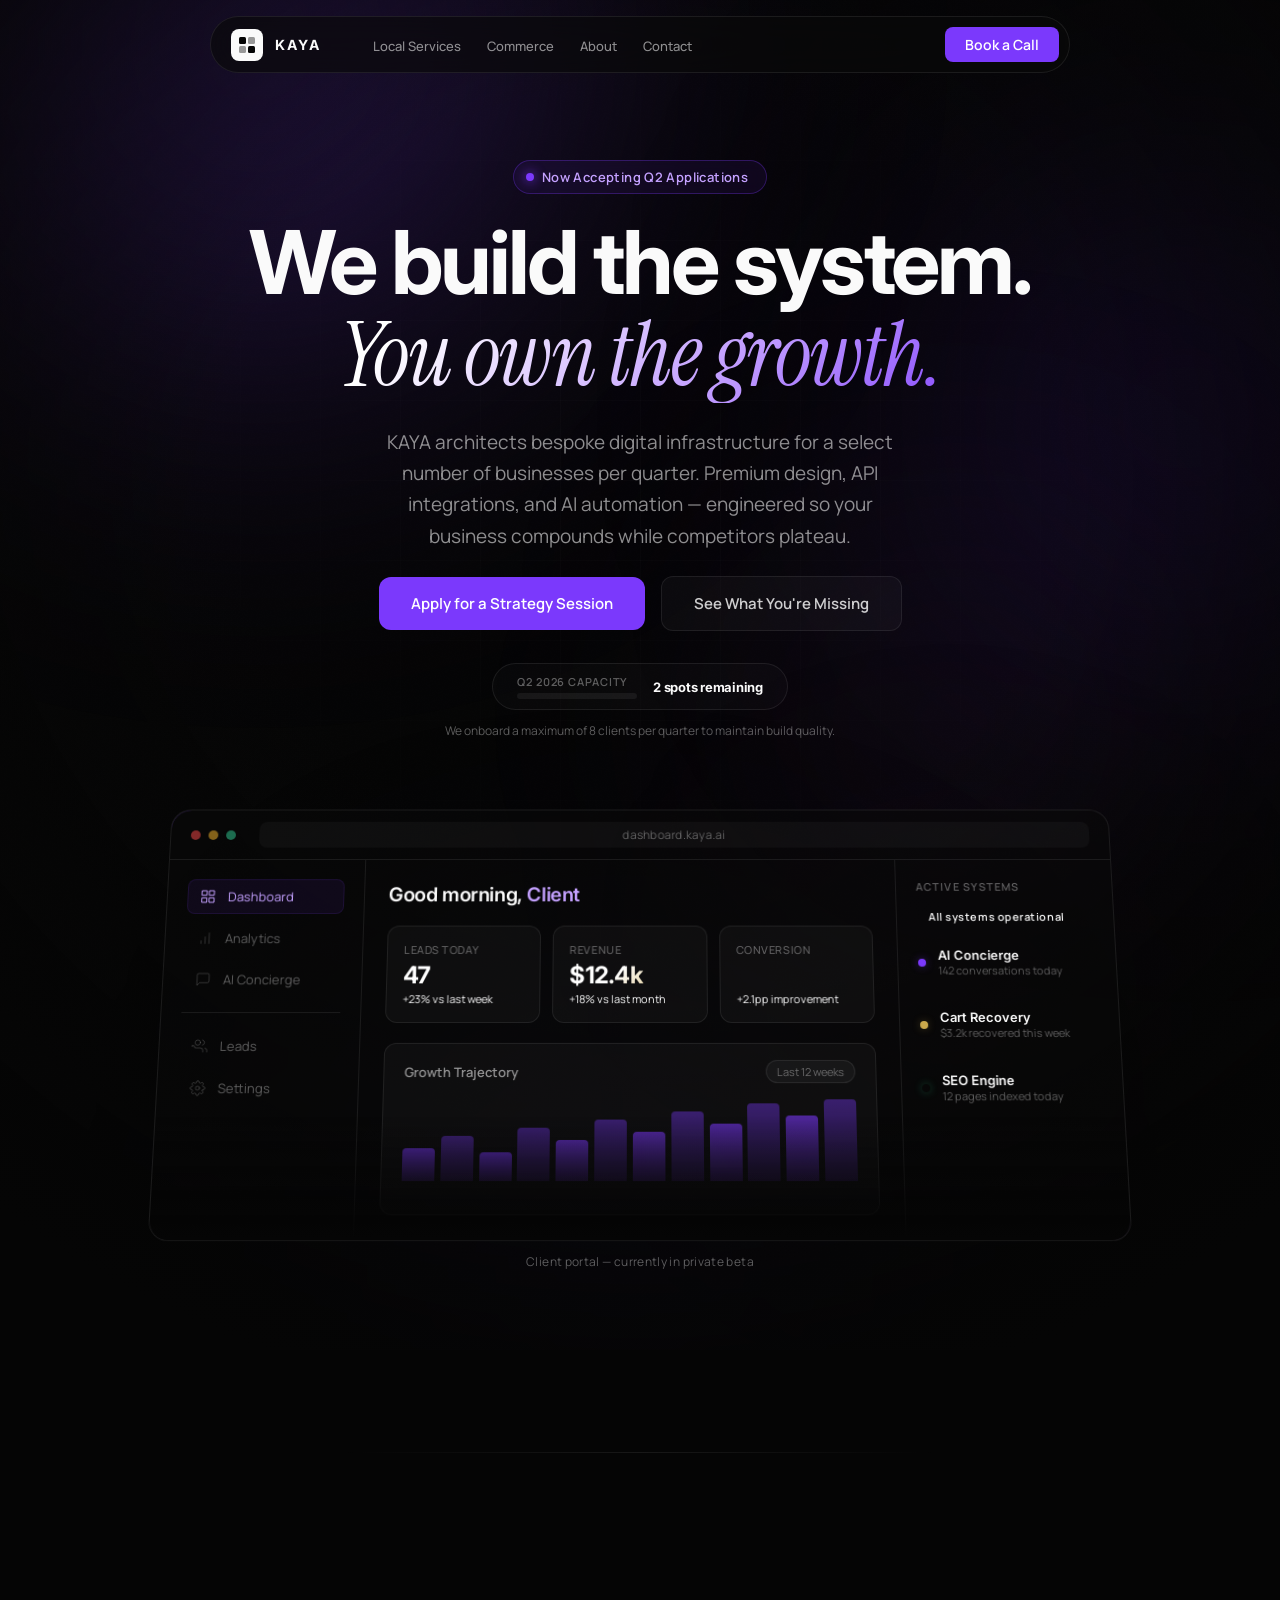
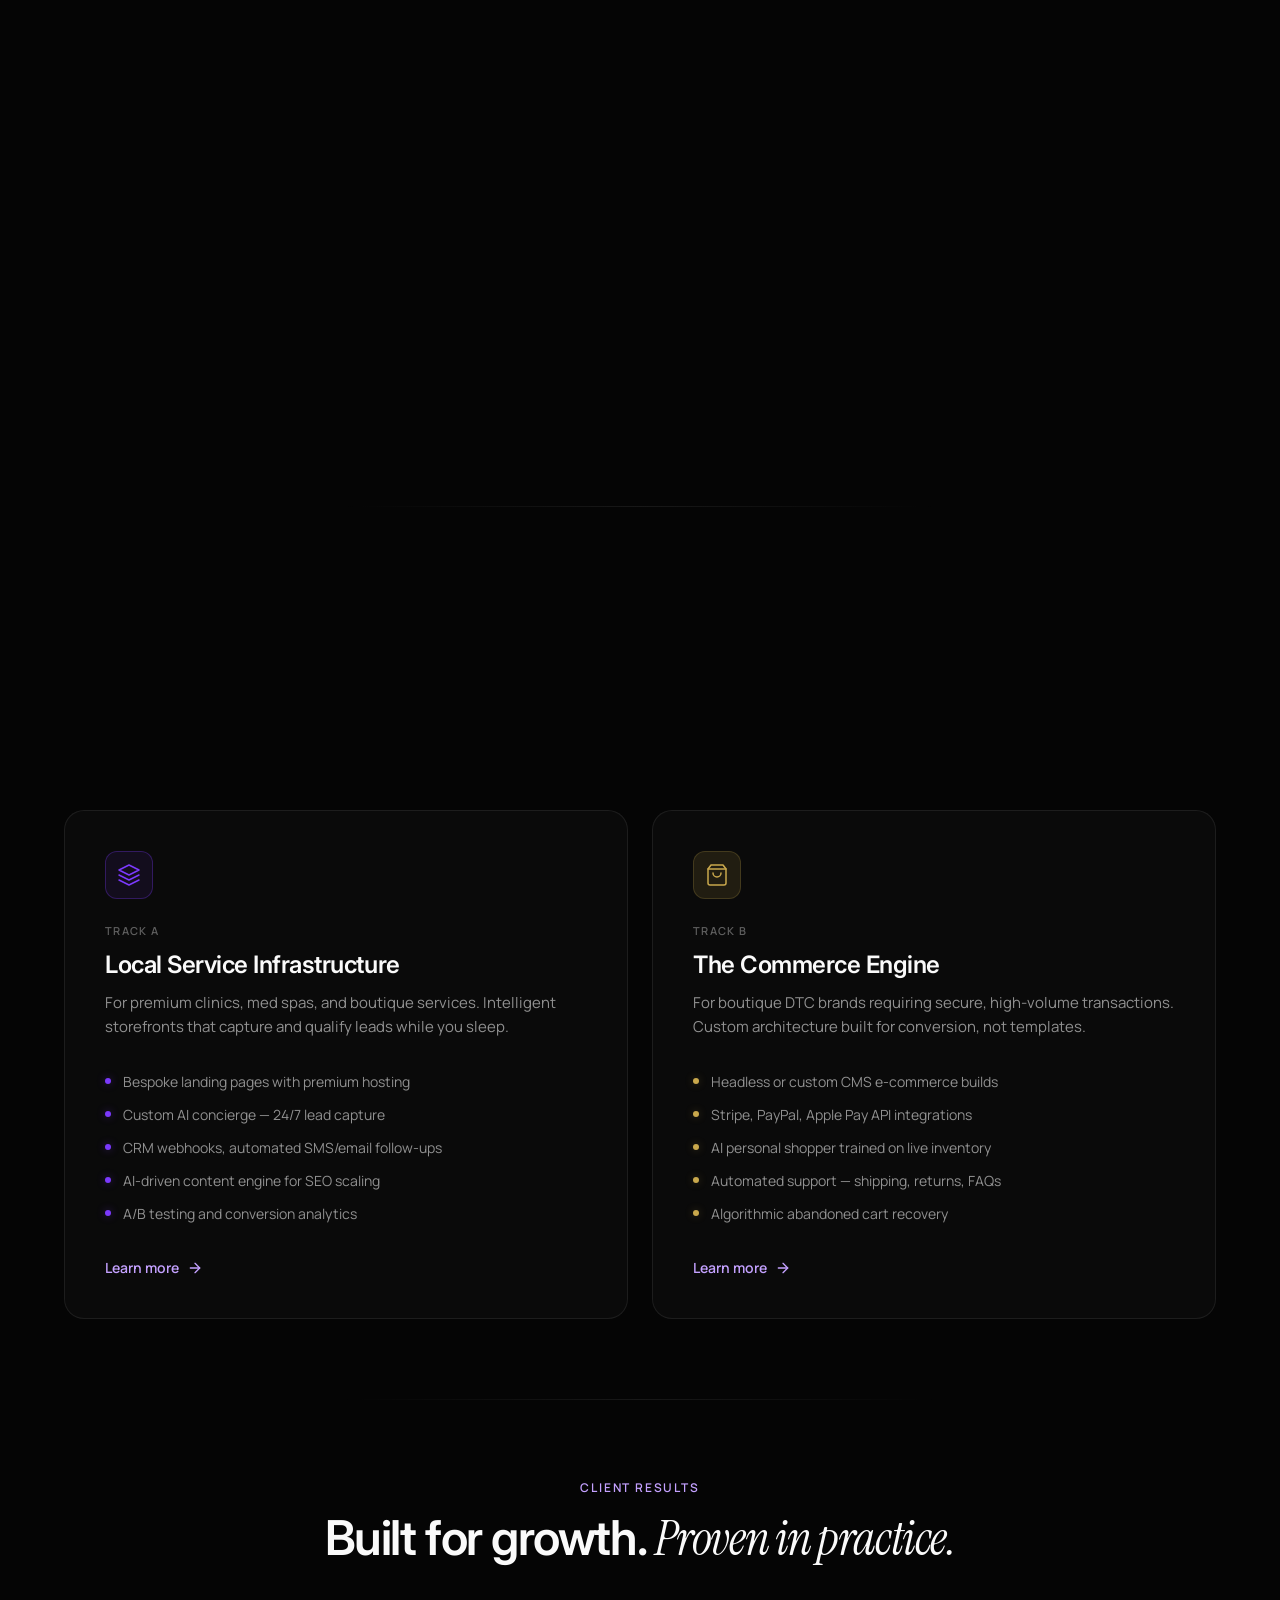
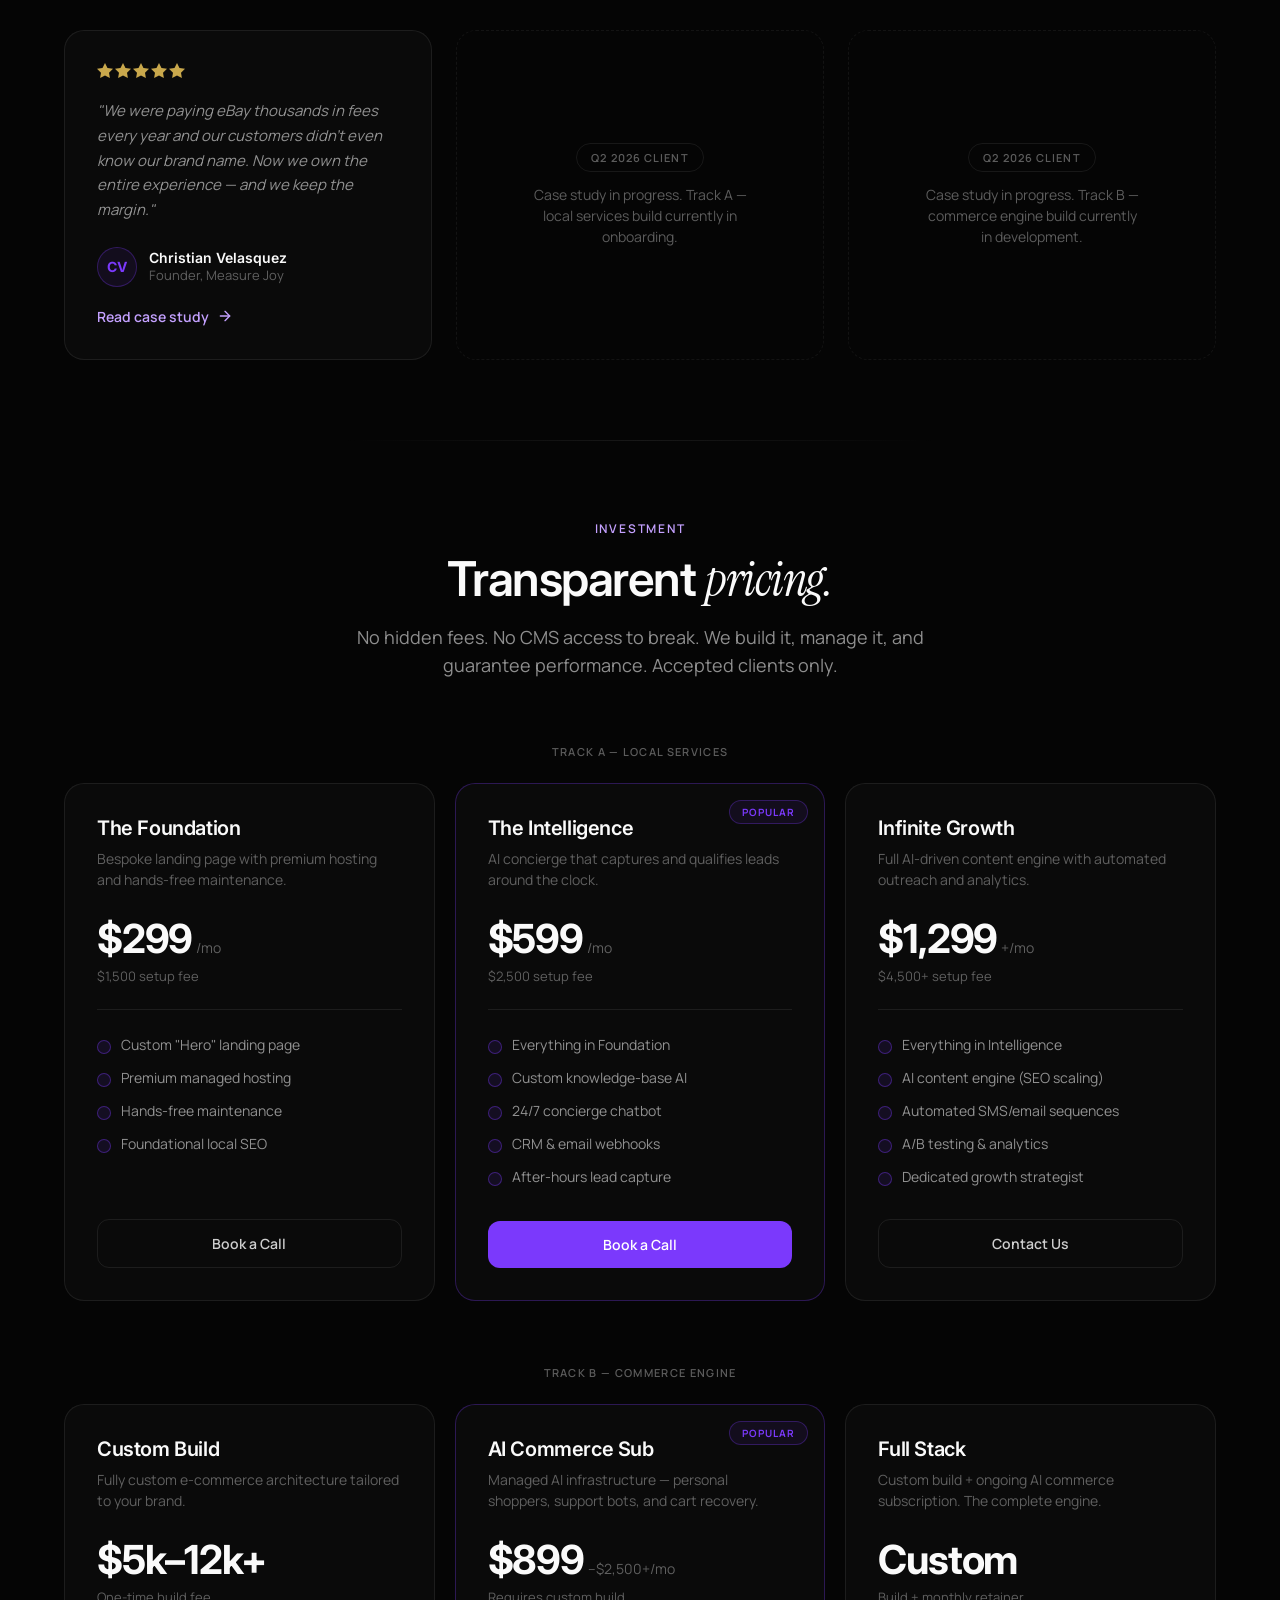
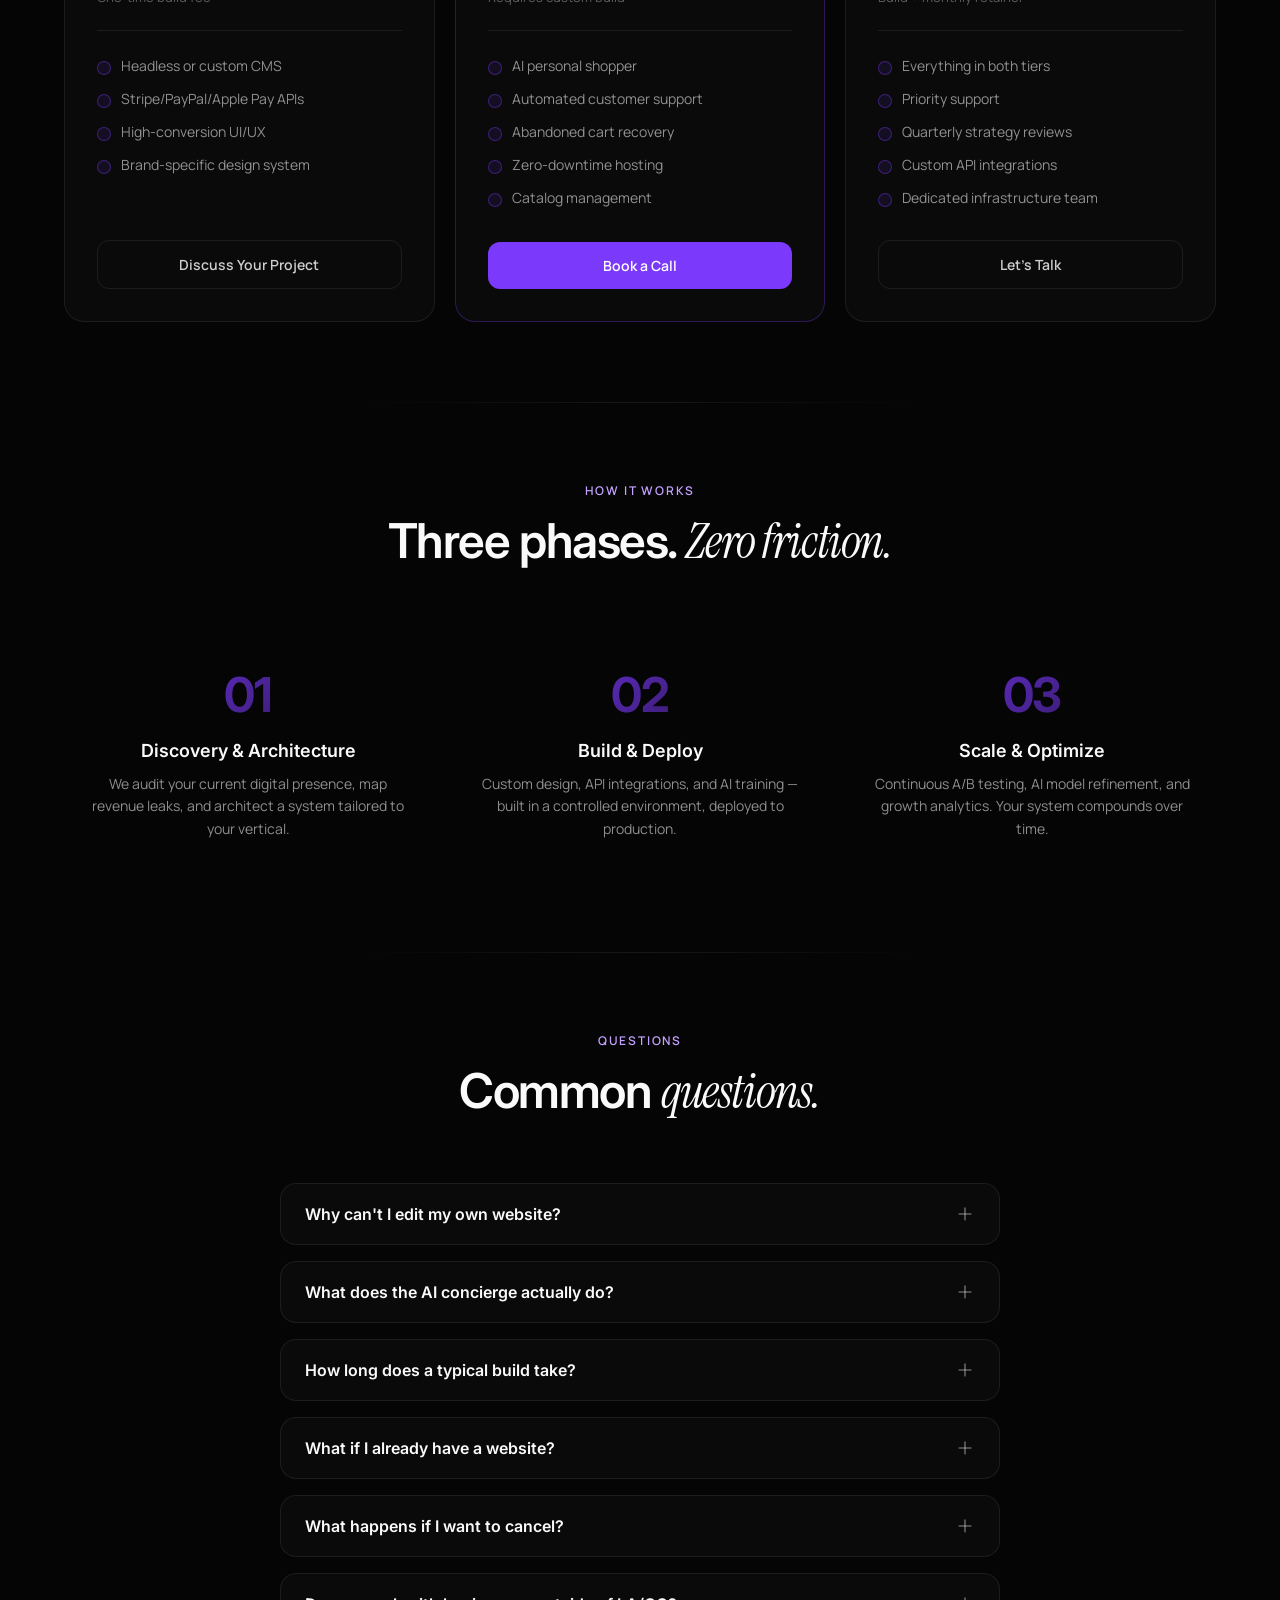
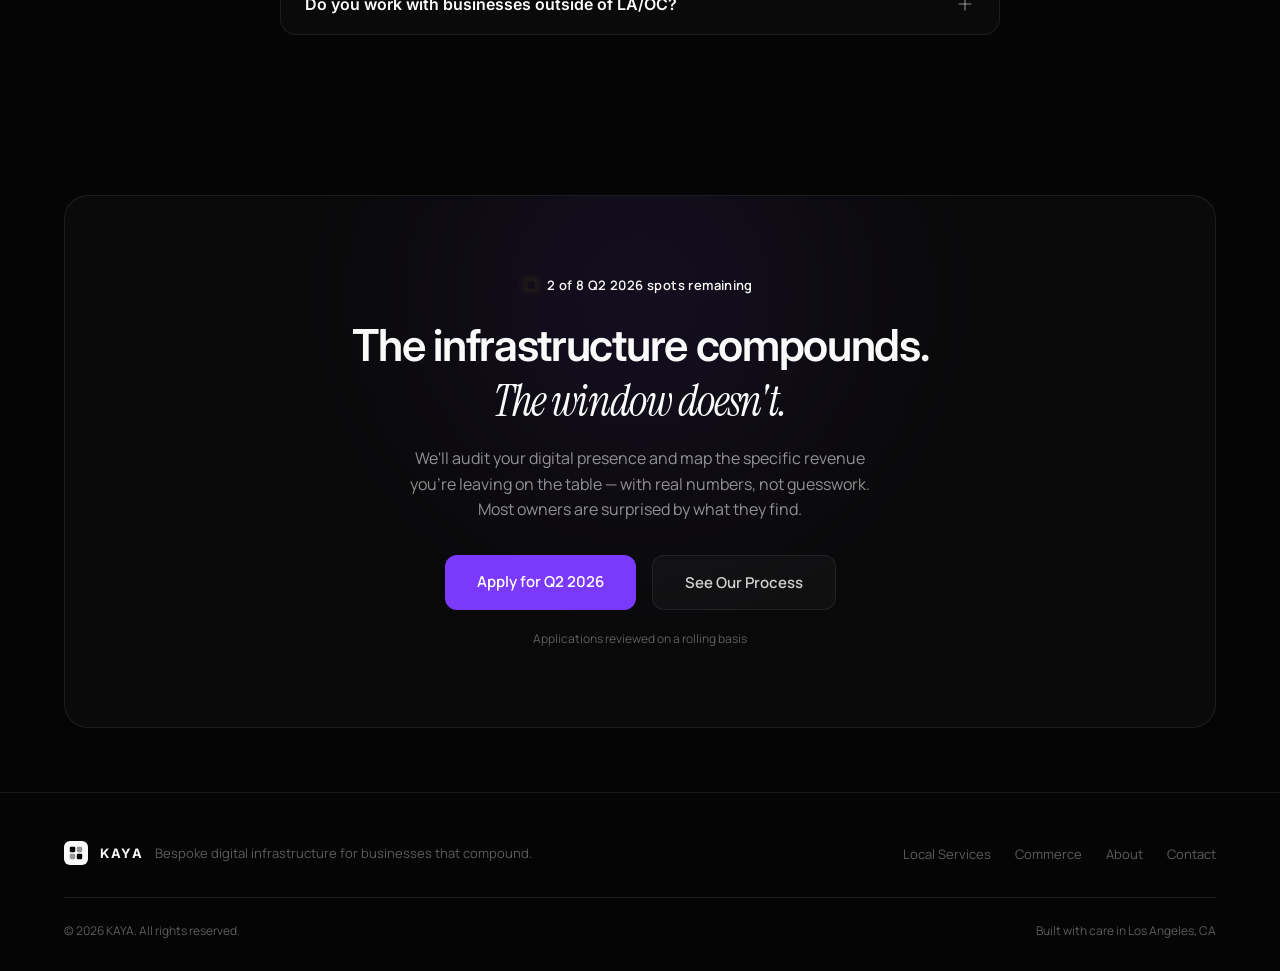
==== commit fd07f2ba: "Rebrand from MAHAKALA to KAYA across entire site Global find-and-replace of all brand name variants " ====
--- a/index.html
+++ b/index.html
@@ -3,26 +3,26 @@
 <head>
   <meta charset="UTF-8" />
   <meta name="viewport" content="width=device-width, initial-scale=1.0" />
-  <title>MAHAKALA — The Art of Intelligence</title>
+  <title>KAYA — The Art of Intelligence</title>
   <meta name="description" content="Bespoke digital infrastructure for local services and DTC brands. Premium design, AI automation, and API integrations — engineered for compounding growth." />
 
   <!-- Open Graph -->
   <meta property="og:type" content="website" />
-  <meta property="og:title" content="MAHAKALA — The Art of Intelligence" />
+  <meta property="og:title" content="KAYA — The Art of Intelligence" />
   <meta property="og:description" content="Bespoke digital infrastructure for local services and DTC brands. Premium design, AI automation, and API integrations — engineered for compounding growth." />
-  <!-- TODO: Replace with actual branded OG image (1200x630, dark card with MAHAKALA logo + tagline) -->
-  <!-- <meta property="og:image" content="https://mahakala.ai/assets/og-card.png" /> -->
-  <meta property="og:url" content="https://mahakala.ai" />
-  <meta property="og:site_name" content="MAHAKALA" />
+  <!-- TODO: Replace with actual branded OG image (1200x630, dark card with KAYA logo + tagline) -->
+  <!-- <meta property="og:image" content="https://kaya.ai/assets/og-card.png" /> -->
+  <meta property="og:url" content="https://kaya.ai" />
+  <meta property="og:site_name" content="KAYA" />
 
   <!-- Twitter / X -->
   <meta name="twitter:card" content="summary_large_image" />
-  <meta name="twitter:title" content="MAHAKALA — The Art of Intelligence" />
+  <meta name="twitter:title" content="KAYA — The Art of Intelligence" />
   <meta name="twitter:description" content="Bespoke digital infrastructure for local services and DTC brands. Premium design, AI automation, and API integrations — engineered for compounding growth." />
   <!-- TODO: Same OG image as above -->
-  <!-- <meta name="twitter:image" content="https://mahakala.ai/assets/og-card.png" /> -->
-
-  <link rel="canonical" href="https://mahakala.ai" />
+  <!-- <meta name="twitter:image" content="https://kaya.ai/assets/og-card.png" /> -->
+
+  <link rel="canonical" href="https://kaya.ai" />
   <link rel="preconnect" href="https://fonts.googleapis.com" />
   <link rel="preconnect" href="https://fonts.gstatic.com" crossorigin />
   <link href="https://fonts.googleapis.com/css2?family=Inter:wght@400;500;600;700&family=Instrument+Serif:ital@0;1&family=Manrope:wght@400;500;600;700&display=swap" rel="stylesheet" />
@@ -407,7 +407,7 @@
               <rect x="10" y="10" width="7" height="7" rx="1.5" fill="#050505"/>
             </svg>
           </div>
-          <span class="nav-logo-text">MAHAKALA</span>
+          <span class="nav-logo-text">KAYA</span>
         </a>
 
         <ul class="nav-links">
@@ -455,7 +455,7 @@
         </div>
 
         <p class="hero-sub">
-          MAHAKALA architects bespoke digital infrastructure for a select number of businesses per quarter. Premium design, API integrations, and AI automation — engineered so your business compounds while competitors plateau.
+          KAYA architects bespoke digital infrastructure for a select number of businesses per quarter. Premium design, API integrations, and AI automation — engineered so your business compounds while competitors plateau.
         </p>
 
         <div class="hero-ctas">
@@ -483,7 +483,7 @@
             <div class="chrome-dot"></div>
             <div class="chrome-dot"></div>
             <div class="chrome-dot"></div>
-            <div class="chrome-url">dashboard.mahakala.ai</div>
+            <div class="chrome-url">dashboard.kaya.ai</div>
           </div>
 
           <!-- Dashboard body -->
@@ -1033,7 +1033,7 @@
               <rect x="10" y="10" width="7" height="7" rx="1.5" fill="#050505"/>
             </svg>
           </div>
-          <span class="footer-name">MAHAKALA</span>
+          <span class="footer-name">KAYA</span>
           <span class="footer-copy">Bespoke digital infrastructure for businesses that compound.</span>
         </div>
         <ul class="footer-links">
@@ -1044,7 +1044,7 @@
         </ul>
       </div>
       <div class="footer-bottom">
-        <span>&copy; 2026 MAHAKALA. All rights reserved.</span>
+        <span>&copy; 2026 KAYA. All rights reserved.</span>
         <span class="footer-location">Built with care in Los Angeles, CA</span>
       </div>
     </div>
@@ -1052,10 +1052,10 @@
 
   <script>
     // ── Domain Configuration ──
-    // TODO: Update when mahakala.ai domain is connected to Vercel
+    // TODO: Update when kaya.ai domain is connected to Vercel
     // Current staging: Vercel preview deployment
-    // Target production: mahakala.ai
-    const SITE_URL = 'https://mahakala.ai';
+    // Target production: kaya.ai
+    const SITE_URL = 'https://kaya.ai';
 
     // ── Capacity Config ──
     // Update this single object to change all capacity/scarcity references site-wide.
--- a/styles.css
+++ b/styles.css
@@ -1,5 +1,5 @@
 /* ═══════════════════════════════════════════
-   MAHAKALA — Global Design System
+   KAYA — Global Design System
    The Art of Intelligence.
 ═══════════════════════════════════════════ */
 
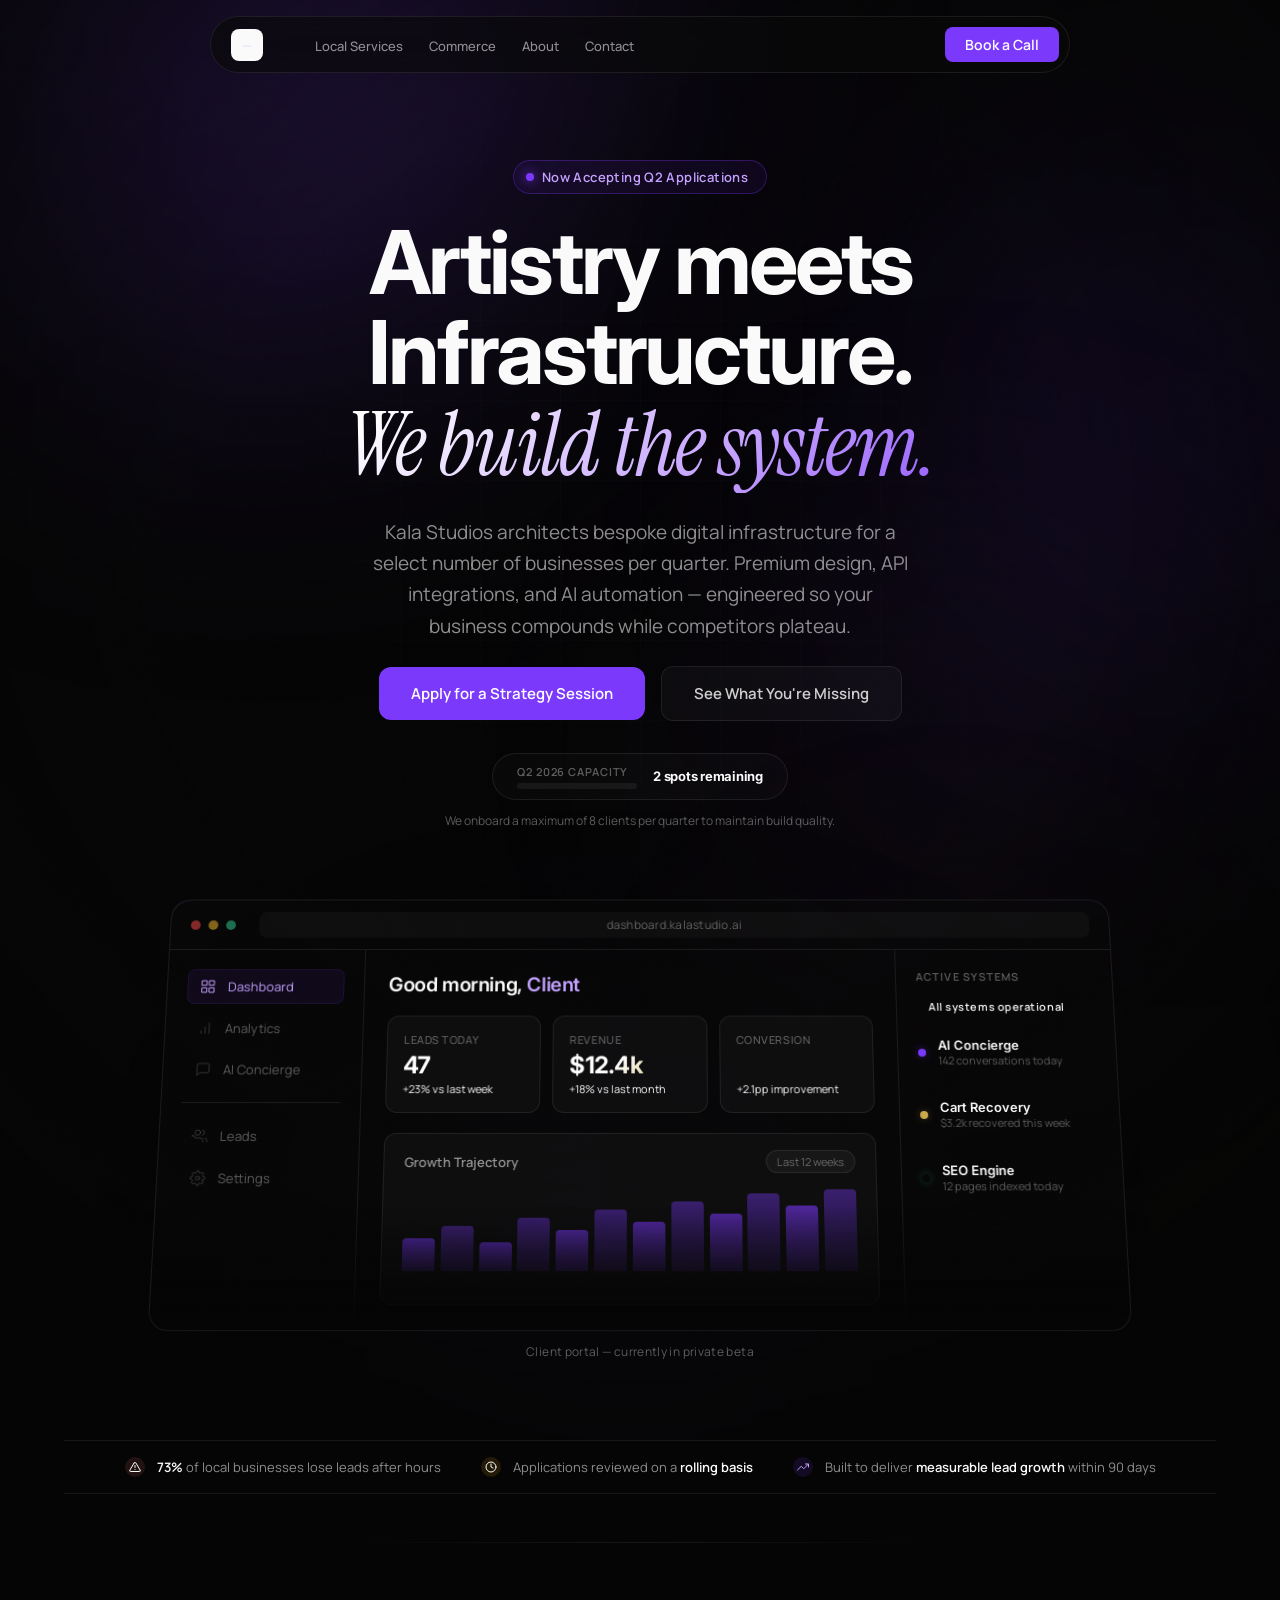
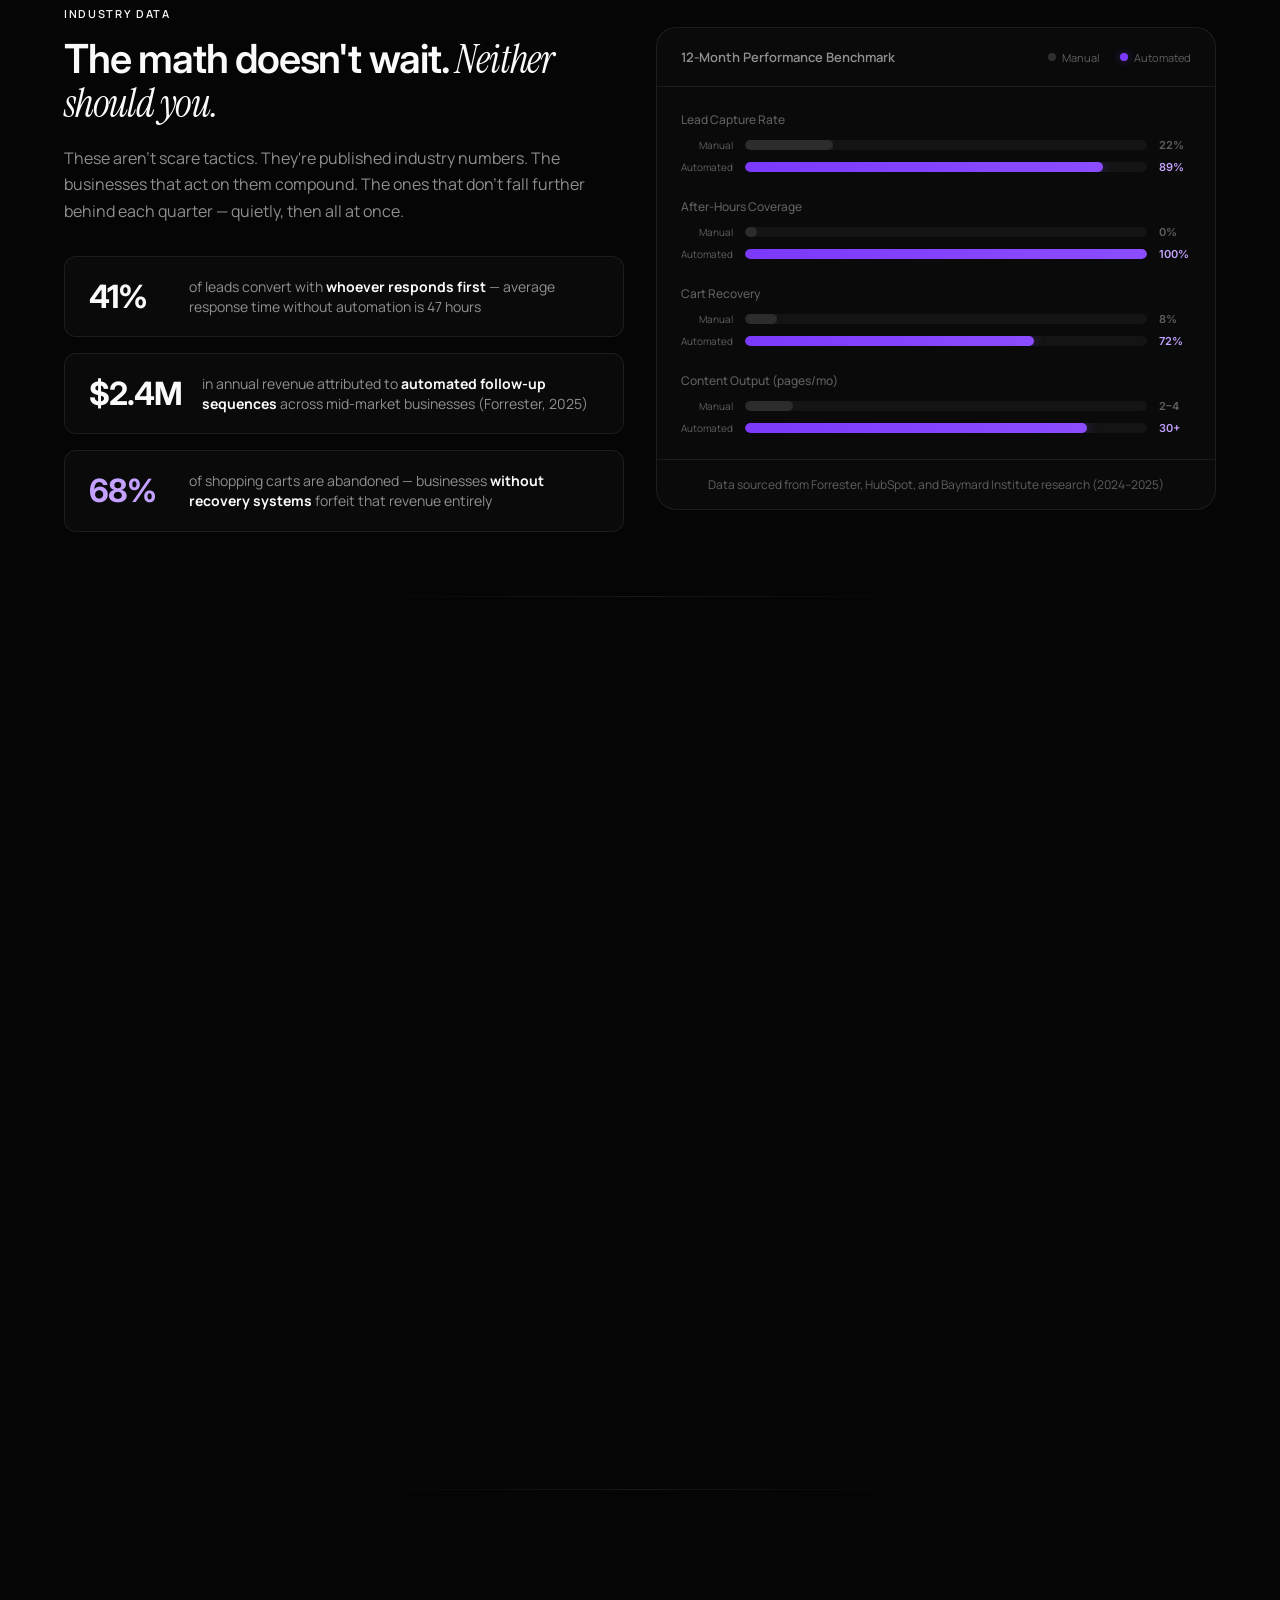
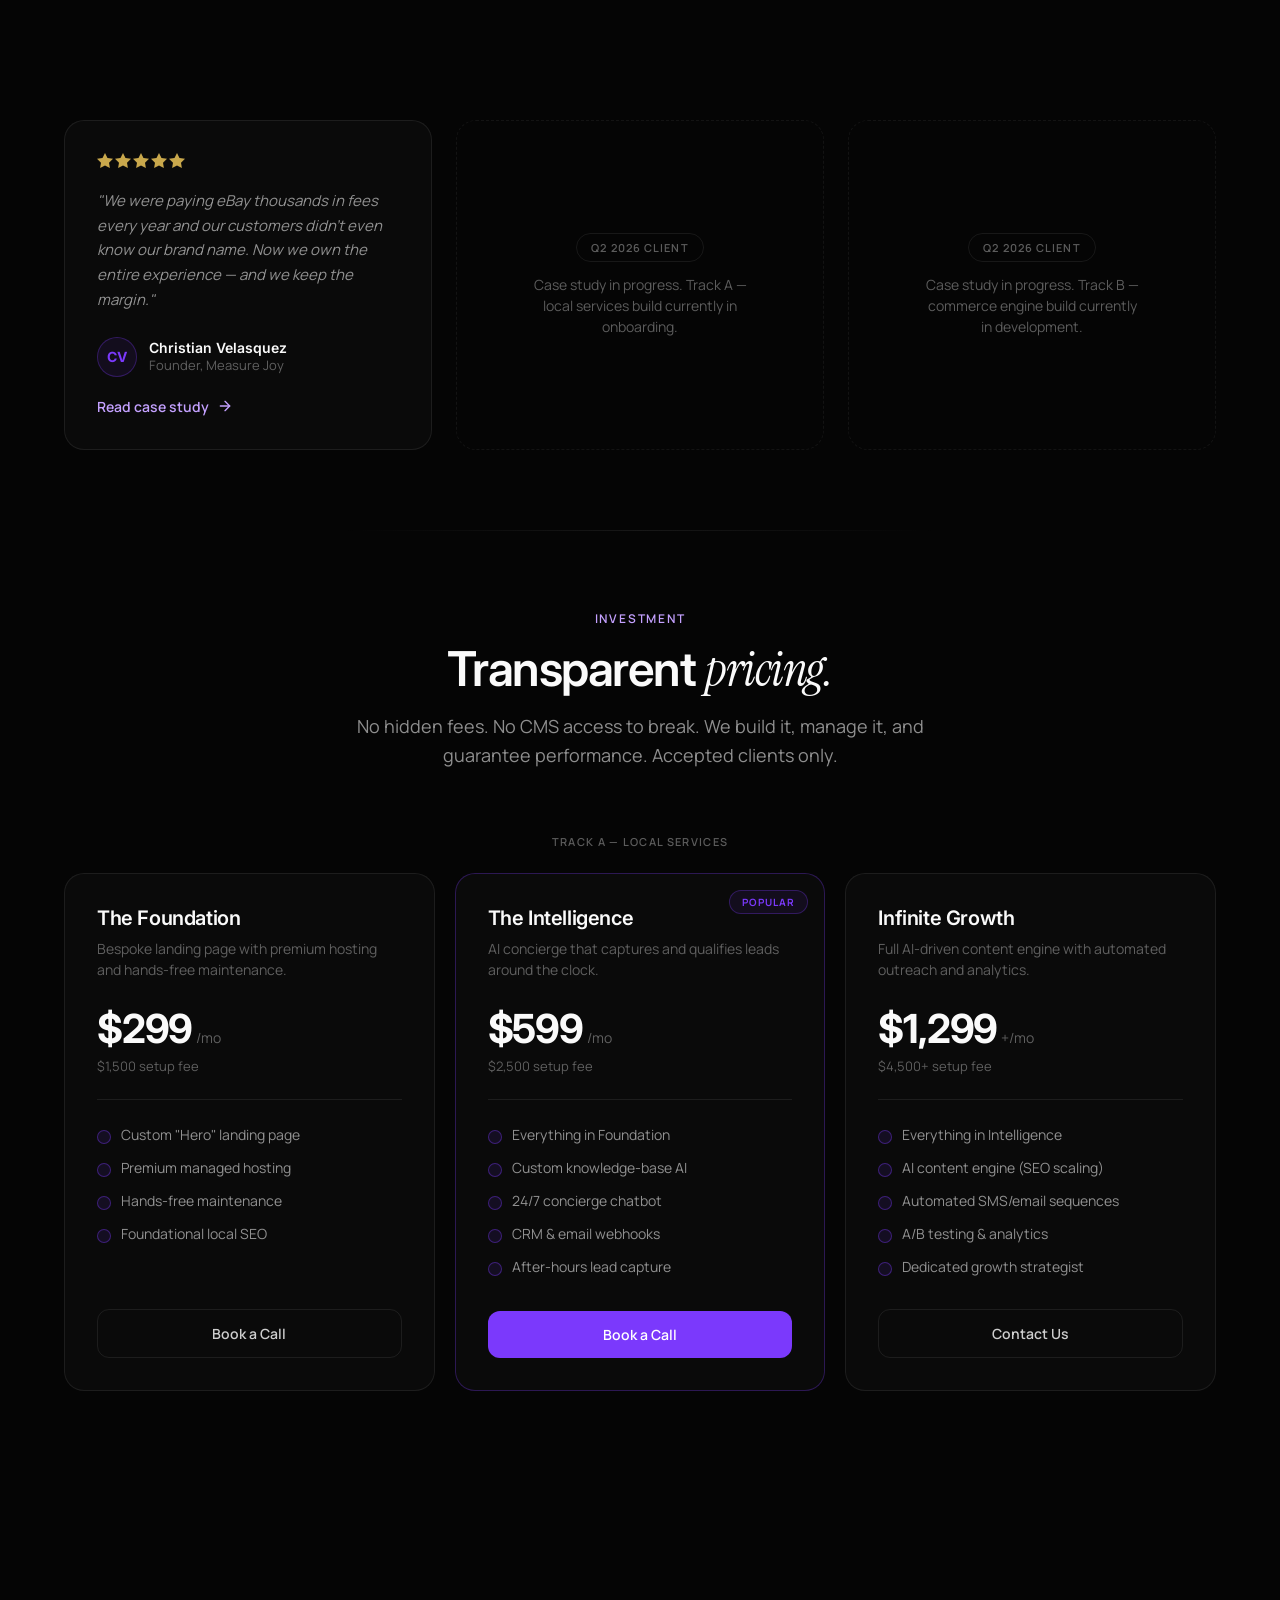
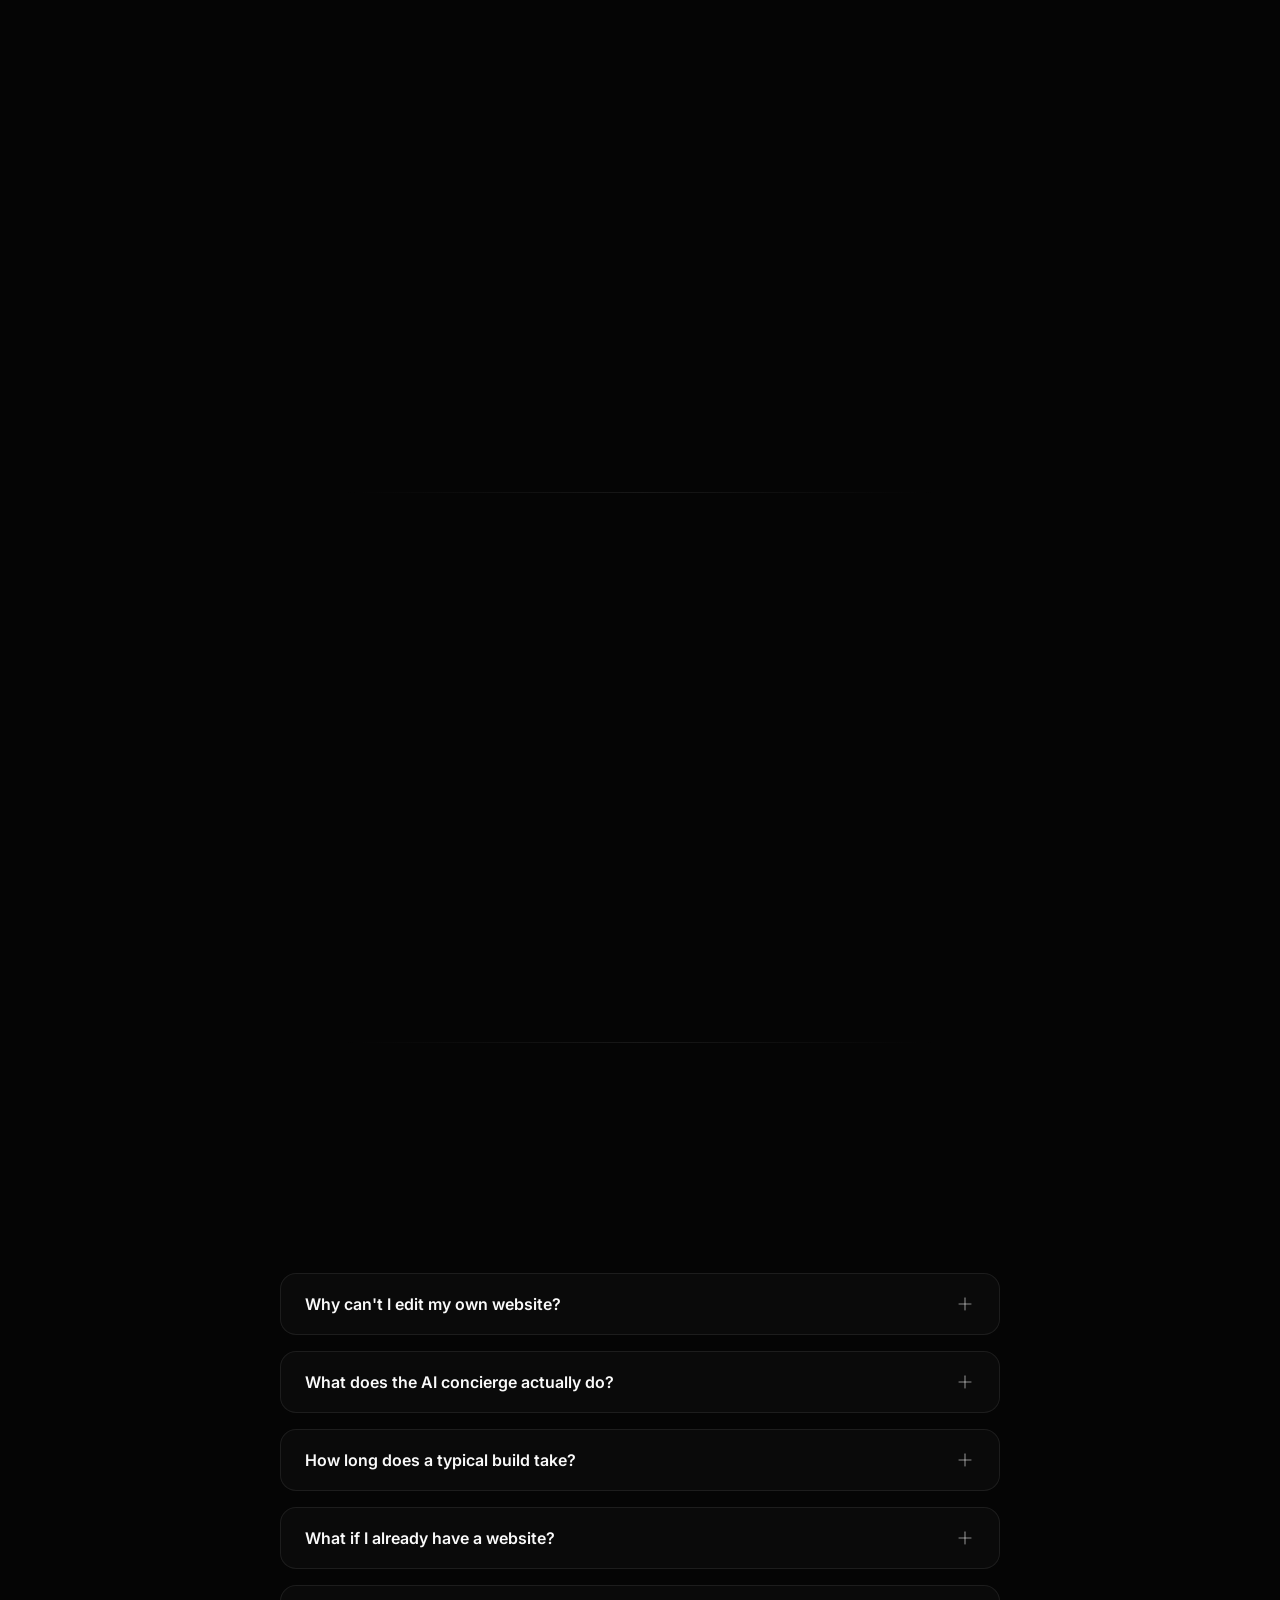
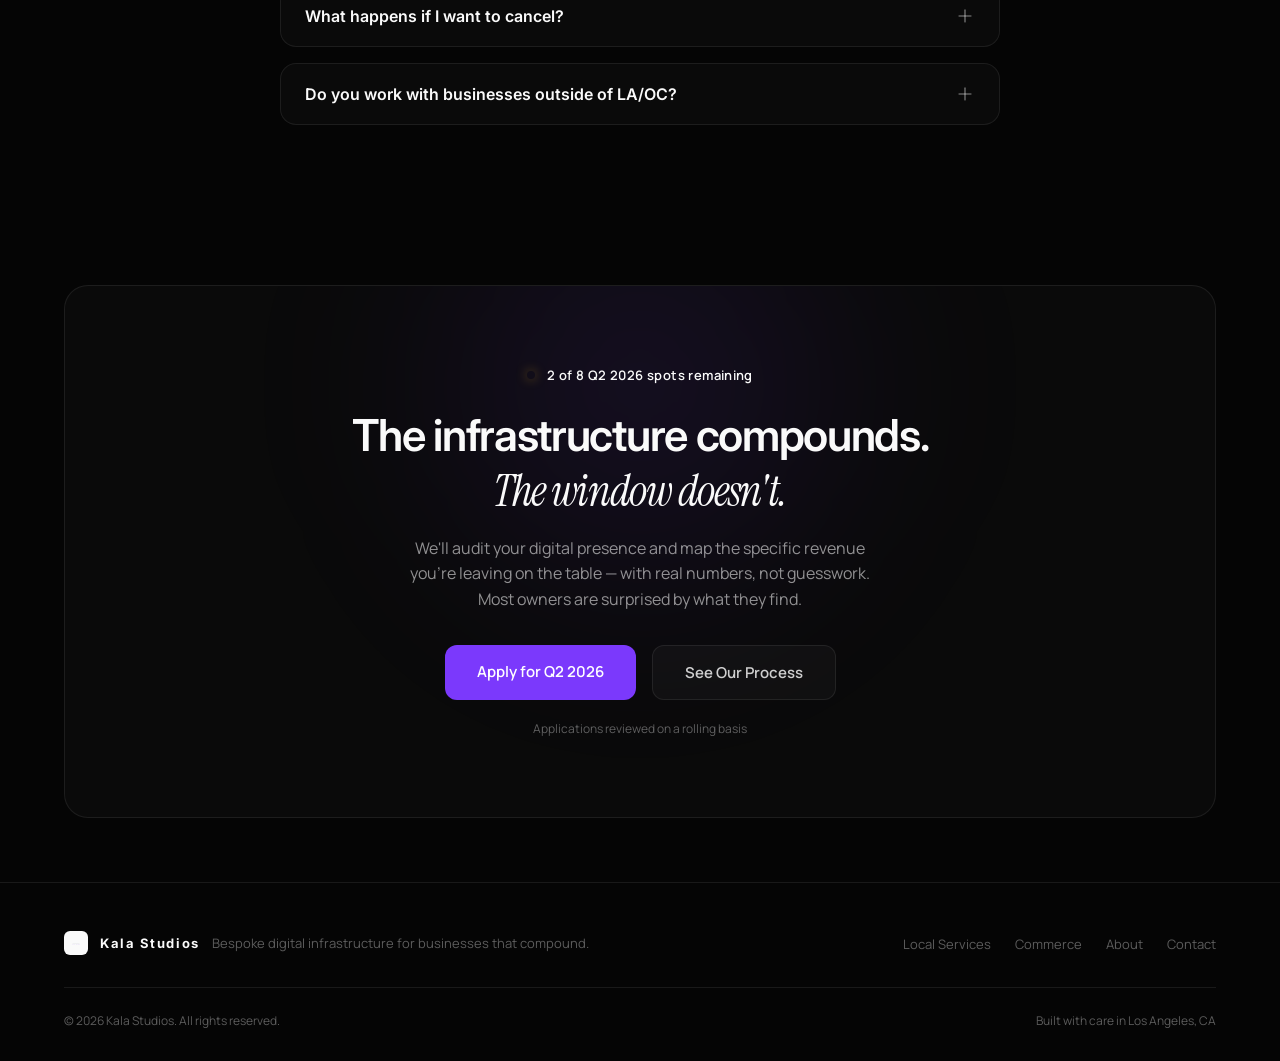
==== commit 698b1732: "Rebrand from KAYA to Kala Studios across entire site - Replace all KAYA references with Kala Studios" ====
--- a/index.html
+++ b/index.html
@@ -3,26 +3,26 @@
 <head>
   <meta charset="UTF-8" />
   <meta name="viewport" content="width=device-width, initial-scale=1.0" />
-  <title>KAYA — The Art of Intelligence</title>
+  <title>Kala Studios — Bespoke Digital Infrastructure & AI Automation</title>
   <meta name="description" content="Bespoke digital infrastructure for local services and DTC brands. Premium design, AI automation, and API integrations — engineered for compounding growth." />
 
   <!-- Open Graph -->
   <meta property="og:type" content="website" />
-  <meta property="og:title" content="KAYA — The Art of Intelligence" />
+  <meta property="og:title" content="Kala Studios | Bespoke Digital Infrastructure & AI Automation" />
   <meta property="og:description" content="Bespoke digital infrastructure for local services and DTC brands. Premium design, AI automation, and API integrations — engineered for compounding growth." />
-  <!-- TODO: Replace with actual branded OG image (1200x630, dark card with KAYA logo + tagline) -->
-  <!-- <meta property="og:image" content="https://kaya.ai/assets/og-card.png" /> -->
-  <meta property="og:url" content="https://kaya.ai" />
-  <meta property="og:site_name" content="KAYA" />
+  <!-- TODO: Replace with actual branded OG image (1200x630, dark card with Kala Studios logo + tagline) -->
+  <!-- <meta property="og:image" content="https://kalastudio.ai/assets/og-card.png" /> -->
+  <meta property="og:url" content="https://kalastudio.ai" />
+  <meta property="og:site_name" content="Kala Studios" />
 
   <!-- Twitter / X -->
   <meta name="twitter:card" content="summary_large_image" />
-  <meta name="twitter:title" content="KAYA — The Art of Intelligence" />
+  <meta name="twitter:title" content="Kala Studios | Bespoke Digital Infrastructure & AI Automation" />
   <meta name="twitter:description" content="Bespoke digital infrastructure for local services and DTC brands. Premium design, AI automation, and API integrations — engineered for compounding growth." />
   <!-- TODO: Same OG image as above -->
-  <!-- <meta name="twitter:image" content="https://kaya.ai/assets/og-card.png" /> -->
-
-  <link rel="canonical" href="https://kaya.ai" />
+  <!-- <meta name="twitter:image" content="https://kalastudio.ai/assets/og-card.png" /> -->
+
+  <link rel="canonical" href="https://kalastudio.ai" />
   <link rel="preconnect" href="https://fonts.googleapis.com" />
   <link rel="preconnect" href="https://fonts.gstatic.com" crossorigin />
   <link href="https://fonts.googleapis.com/css2?family=Inter:wght@400;500;600;700&family=Instrument+Serif:ital@0;1&family=Manrope:wght@400;500;600;700&display=swap" rel="stylesheet" />
@@ -400,14 +400,12 @@
       <div class="nav-left">
         <a href="index.html" class="nav-logo">
           <div class="nav-logo-mark">
-            <svg viewBox="0 0 18 18" fill="none" xmlns="http://www.w3.org/2000/svg">
-              <rect x="1" y="1" width="7" height="7" rx="1.5" fill="#050505"/>
-              <rect x="10" y="1" width="7" height="7" rx="1.5" fill="#050505" opacity="0.4"/>
-              <rect x="1" y="10" width="7" height="7" rx="1.5" fill="#050505" opacity="0.4"/>
-              <rect x="10" y="10" width="7" height="7" rx="1.5" fill="#050505"/>
+            <svg viewBox="0 0 120 40" fill="none" xmlns="http://www.w3.org/2000/svg">
+              <text x="60" y="20" font-family="Inter, sans-serif" font-weight="700" font-size="16" fill="#F9FAFB" text-anchor="middle" letter-spacing="0.25em">KALA</text>
+              <line x1="30" y1="25" x2="90" y2="25" stroke="#1F2937" stroke-width="0.5"/>
+              <text x="60" y="34" font-family="Inter, sans-serif" font-weight="300" font-size="6" fill="#7C3AED" text-anchor="middle" letter-spacing="0.6em">STUDIOS</text>
             </svg>
           </div>
-          <span class="nav-logo-text">KAYA</span>
         </a>
 
         <ul class="nav-links">
@@ -451,11 +449,11 @@
         </div>
 
         <div class="hero-heading">
-          <h1 class="hero-h1">We build the system.<span class="hero-h1-accent">You own the growth.</span></h1>
+          <h1 class="hero-h1">Artistry meets Infrastructure.<span class="hero-h1-accent">We build the system.</span></h1>
         </div>
 
         <p class="hero-sub">
-          KAYA architects bespoke digital infrastructure for a select number of businesses per quarter. Premium design, API integrations, and AI automation — engineered so your business compounds while competitors plateau.
+          Kala Studios architects bespoke digital infrastructure for a select number of businesses per quarter. Premium design, API integrations, and AI automation — engineered so your business compounds while competitors plateau.
         </p>
 
         <div class="hero-ctas">
@@ -483,7 +481,7 @@
             <div class="chrome-dot"></div>
             <div class="chrome-dot"></div>
             <div class="chrome-dot"></div>
-            <div class="chrome-url">dashboard.kaya.ai</div>
+            <div class="chrome-url">dashboard.kalastudio.ai</div>
           </div>
 
           <!-- Dashboard body -->
@@ -1026,14 +1024,13 @@
       <div class="footer-inner">
         <div class="footer-brand">
           <div class="footer-logo-mark">
-            <svg viewBox="0 0 18 18" fill="none" xmlns="http://www.w3.org/2000/svg">
-              <rect x="1" y="1" width="7" height="7" rx="1.5" fill="#050505"/>
-              <rect x="10" y="1" width="7" height="7" rx="1.5" fill="#050505" opacity="0.4"/>
-              <rect x="1" y="10" width="7" height="7" rx="1.5" fill="#050505" opacity="0.4"/>
-              <rect x="10" y="10" width="7" height="7" rx="1.5" fill="#050505"/>
+            <svg viewBox="0 0 120 40" fill="none" xmlns="http://www.w3.org/2000/svg">
+              <text x="60" y="20" font-family="Inter, sans-serif" font-weight="700" font-size="16" fill="#F9FAFB" text-anchor="middle" letter-spacing="0.25em">KALA</text>
+              <line x1="30" y1="25" x2="90" y2="25" stroke="#1F2937" stroke-width="0.5"/>
+              <text x="60" y="34" font-family="Inter, sans-serif" font-weight="300" font-size="6" fill="#7C3AED" text-anchor="middle" letter-spacing="0.6em">STUDIOS</text>
             </svg>
           </div>
-          <span class="footer-name">KAYA</span>
+          <span class="footer-name">Kala Studios</span>
           <span class="footer-copy">Bespoke digital infrastructure for businesses that compound.</span>
         </div>
         <ul class="footer-links">
@@ -1044,7 +1041,7 @@
         </ul>
       </div>
       <div class="footer-bottom">
-        <span>&copy; 2026 KAYA. All rights reserved.</span>
+        <span>&copy; 2026 Kala Studios. All rights reserved.</span>
         <span class="footer-location">Built with care in Los Angeles, CA</span>
       </div>
     </div>
@@ -1052,10 +1049,10 @@
 
   <script>
     // ── Domain Configuration ──
-    // TODO: Update when kaya.ai domain is connected to Vercel
+    // TODO: Update when kalastudio.ai domain is connected to Vercel
     // Current staging: Vercel preview deployment
-    // Target production: kaya.ai
-    const SITE_URL = 'https://kaya.ai';
+    // Target production: kalastudio.ai
+    const SITE_URL = 'https://kalastudio.ai';
 
     // ── Capacity Config ──
     // Update this single object to change all capacity/scarcity references site-wide.
--- a/styles.css
+++ b/styles.css
@@ -1,6 +1,6 @@
 /* ═══════════════════════════════════════════
-   KAYA — Global Design System
-   The Art of Intelligence.
+   Kala Studios — Global Design System
+   Bespoke Digital Infrastructure & AI Automation.
 ═══════════════════════════════════════════ */
 
 :root {
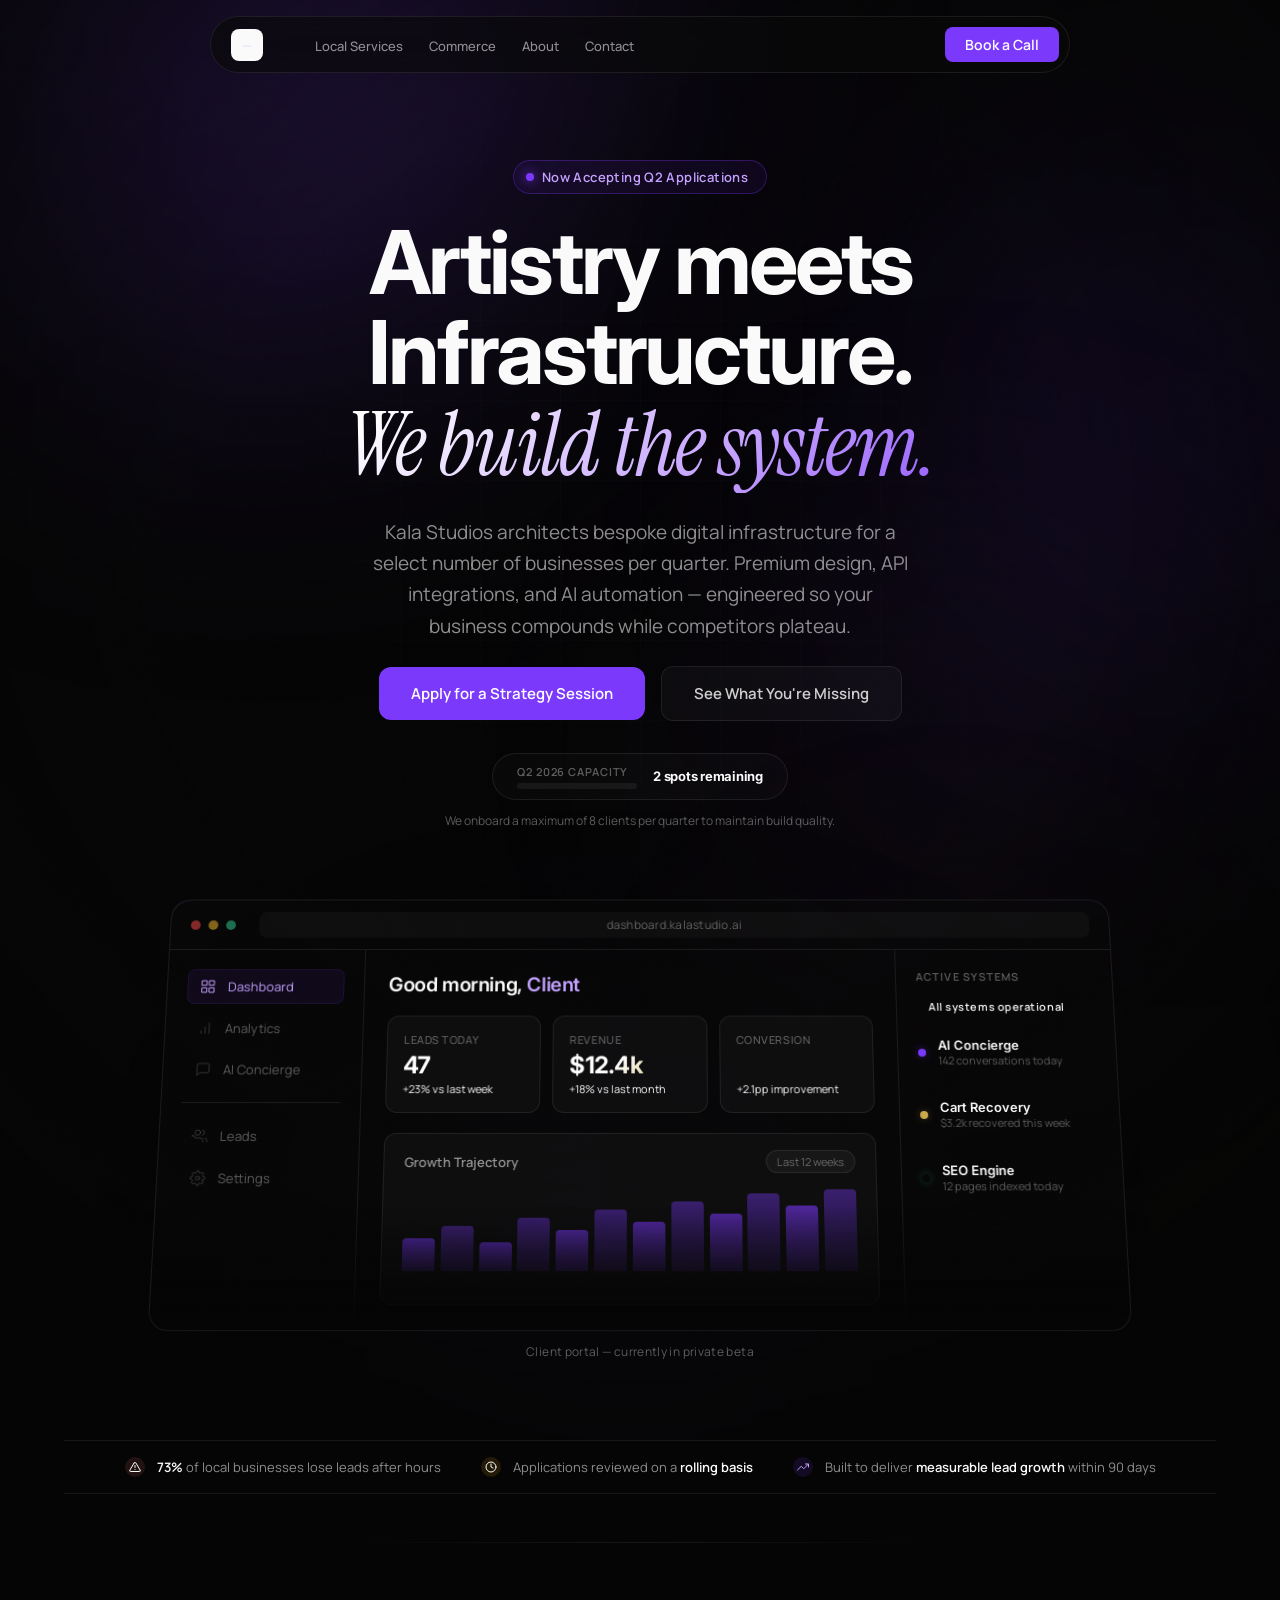
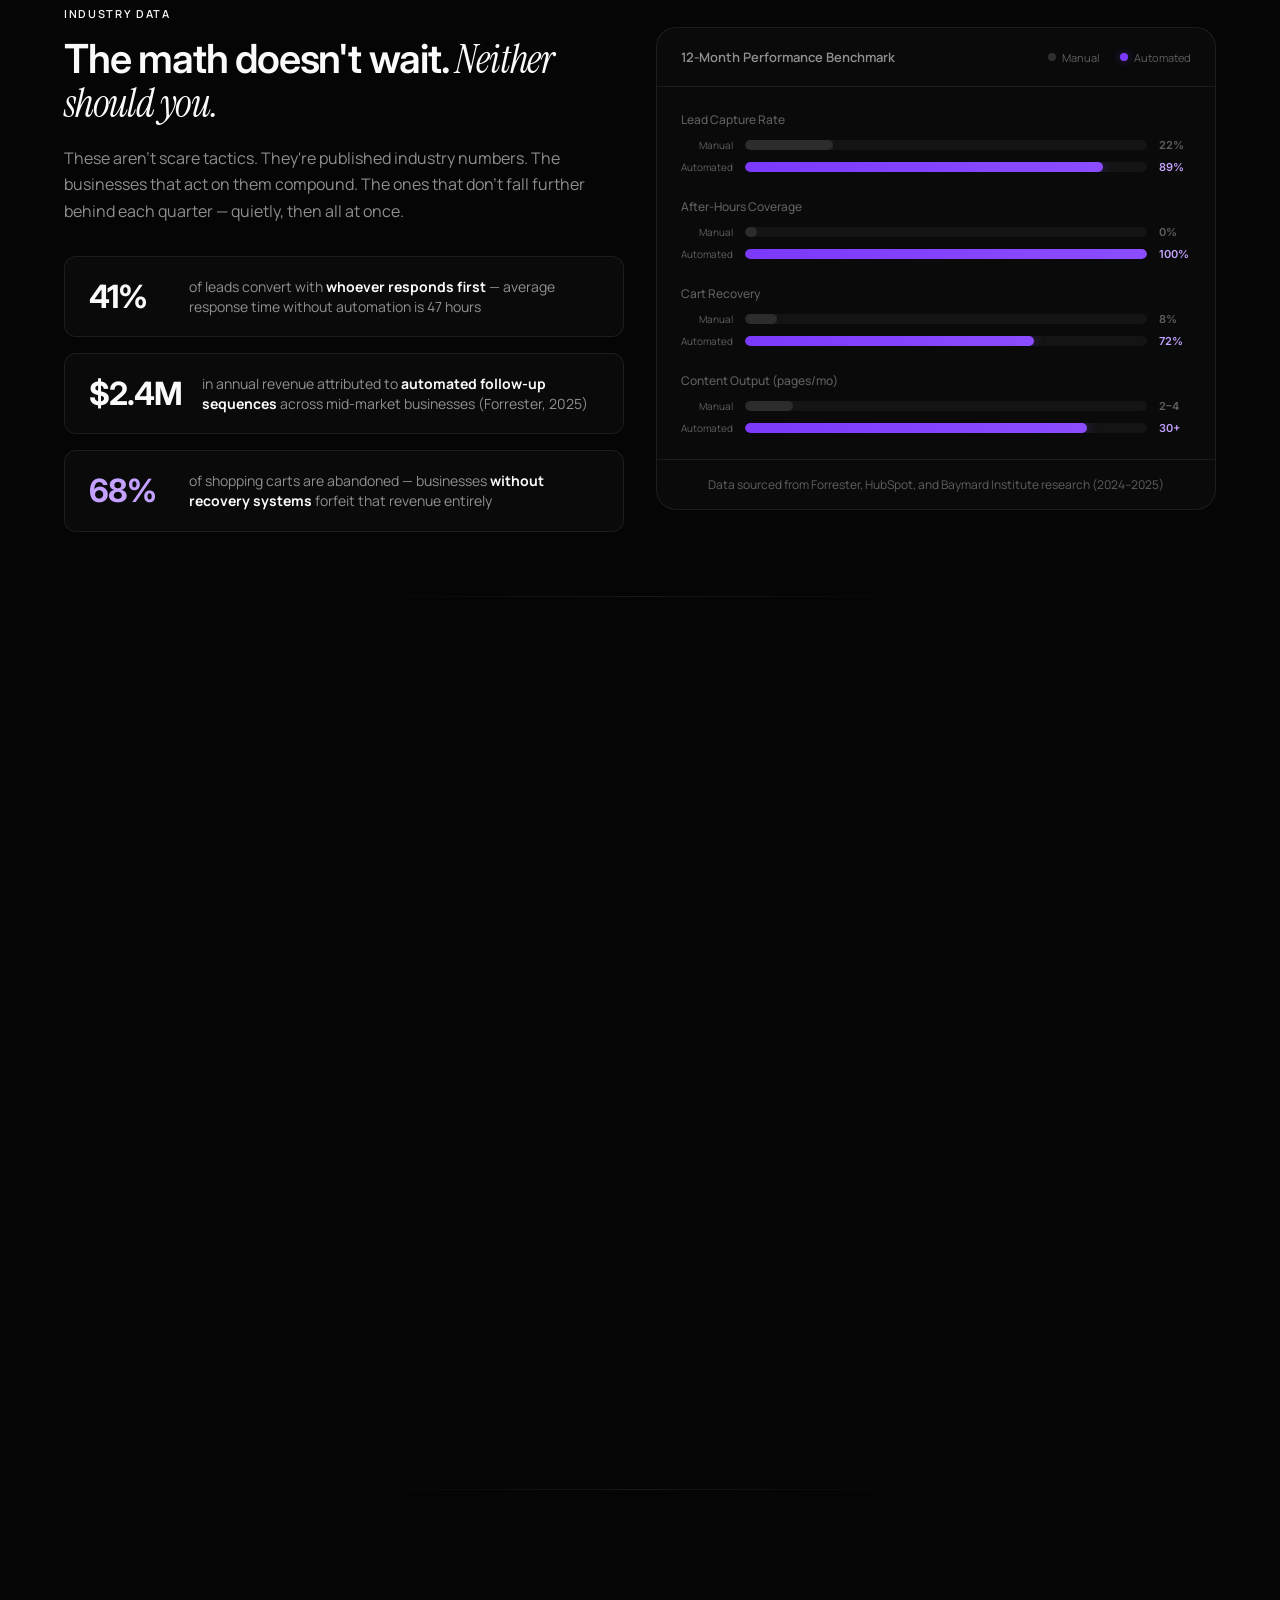
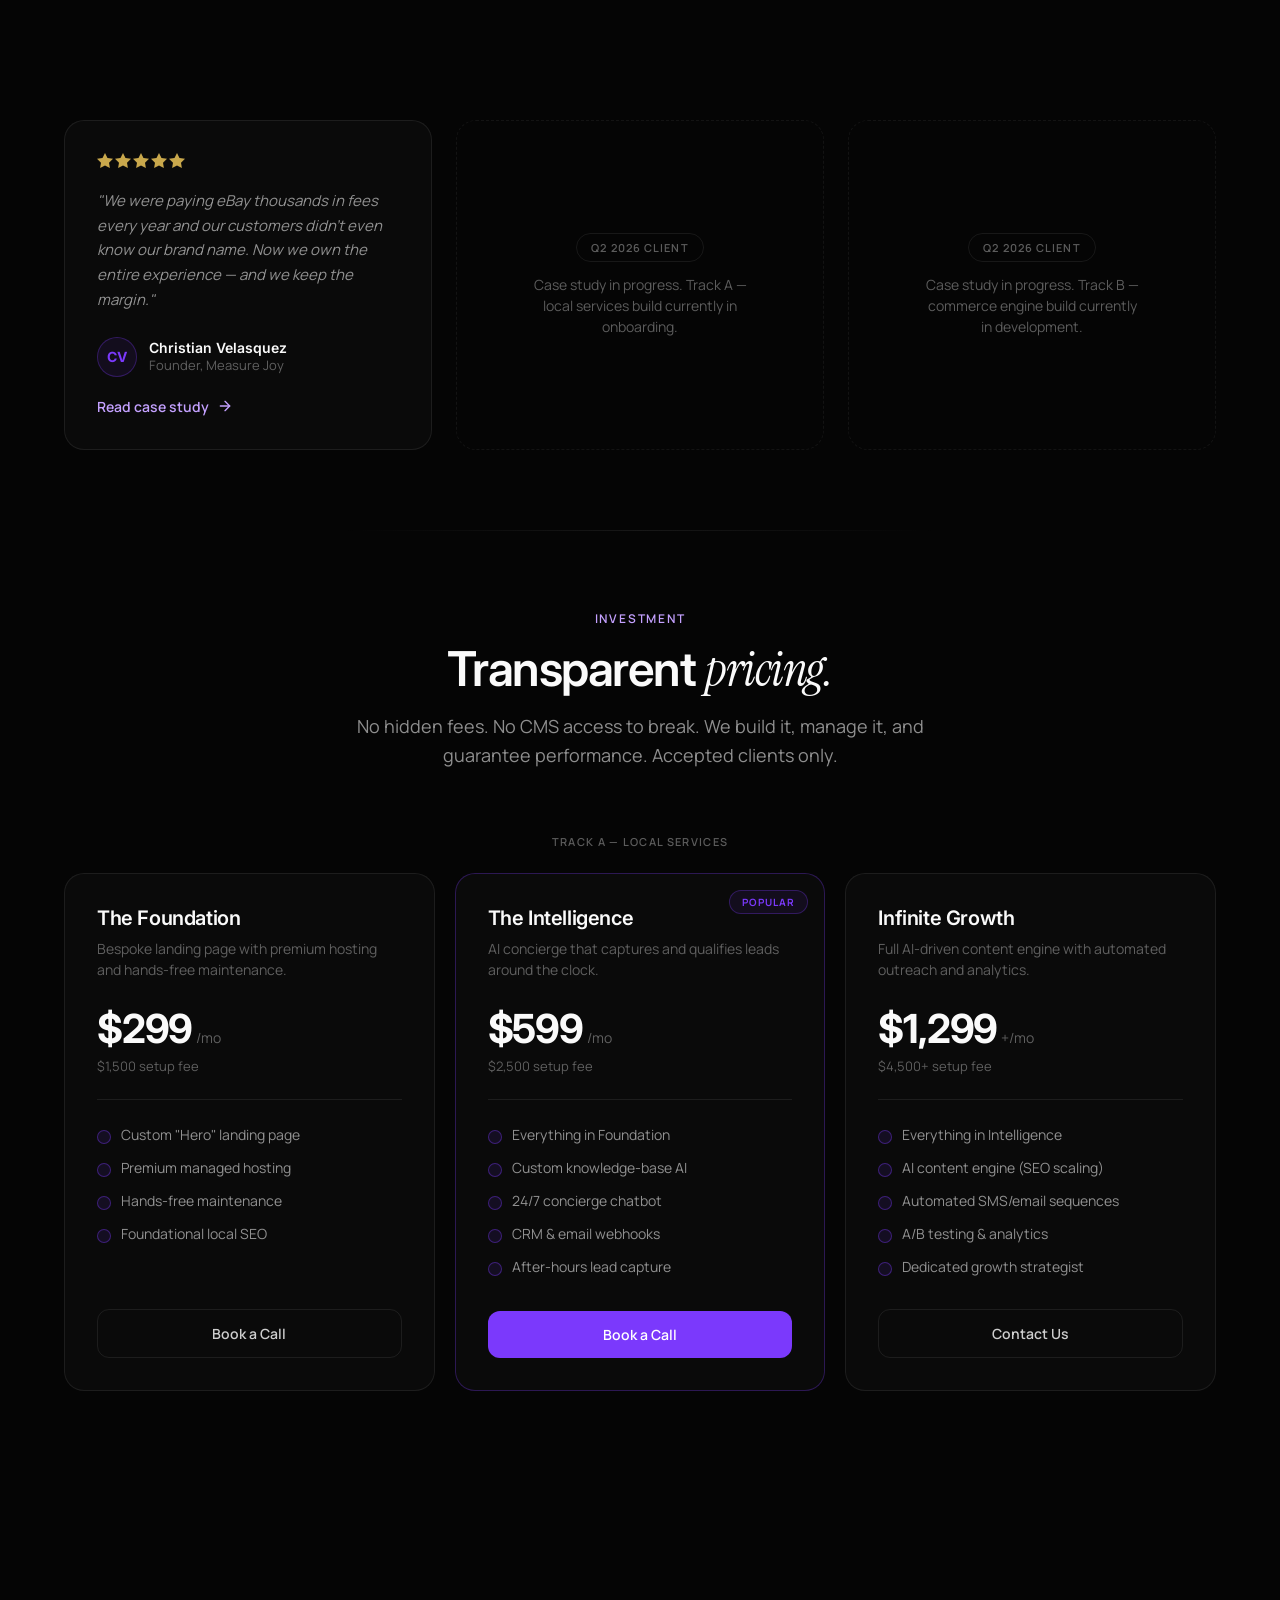
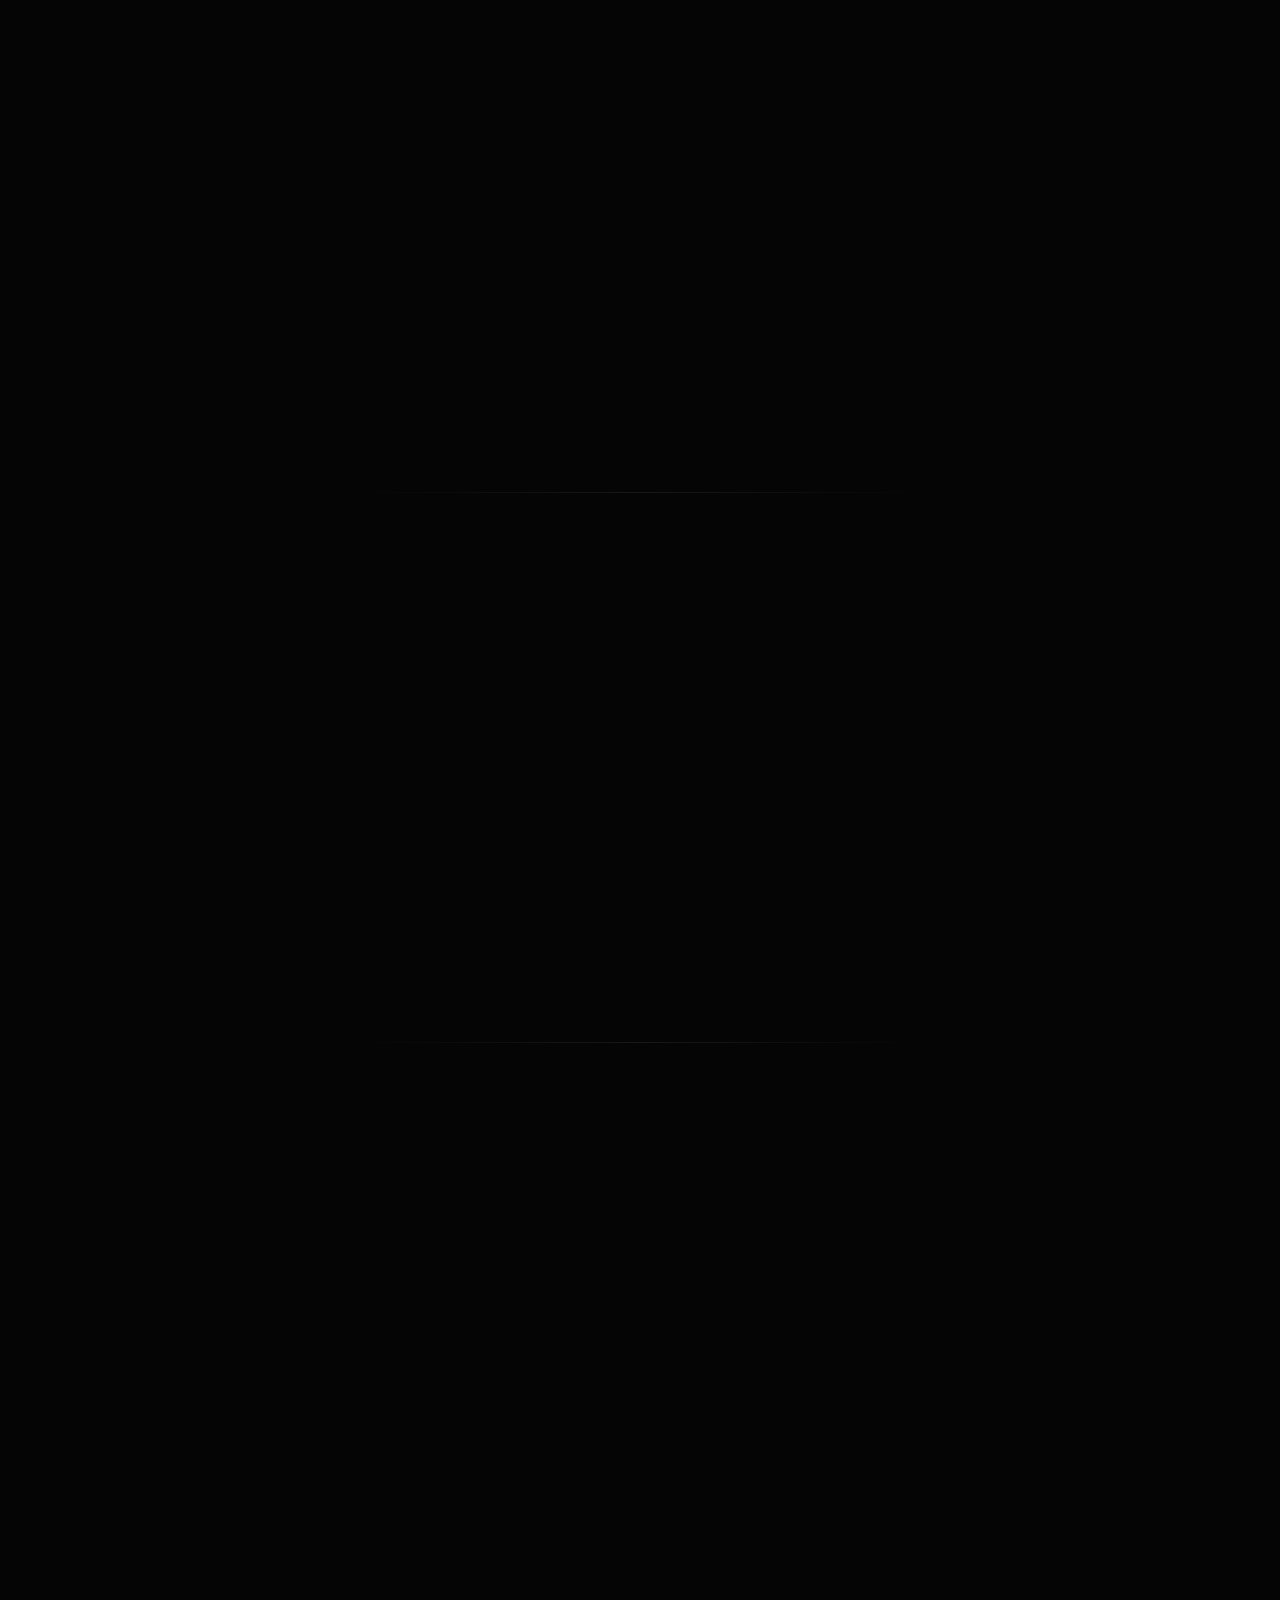
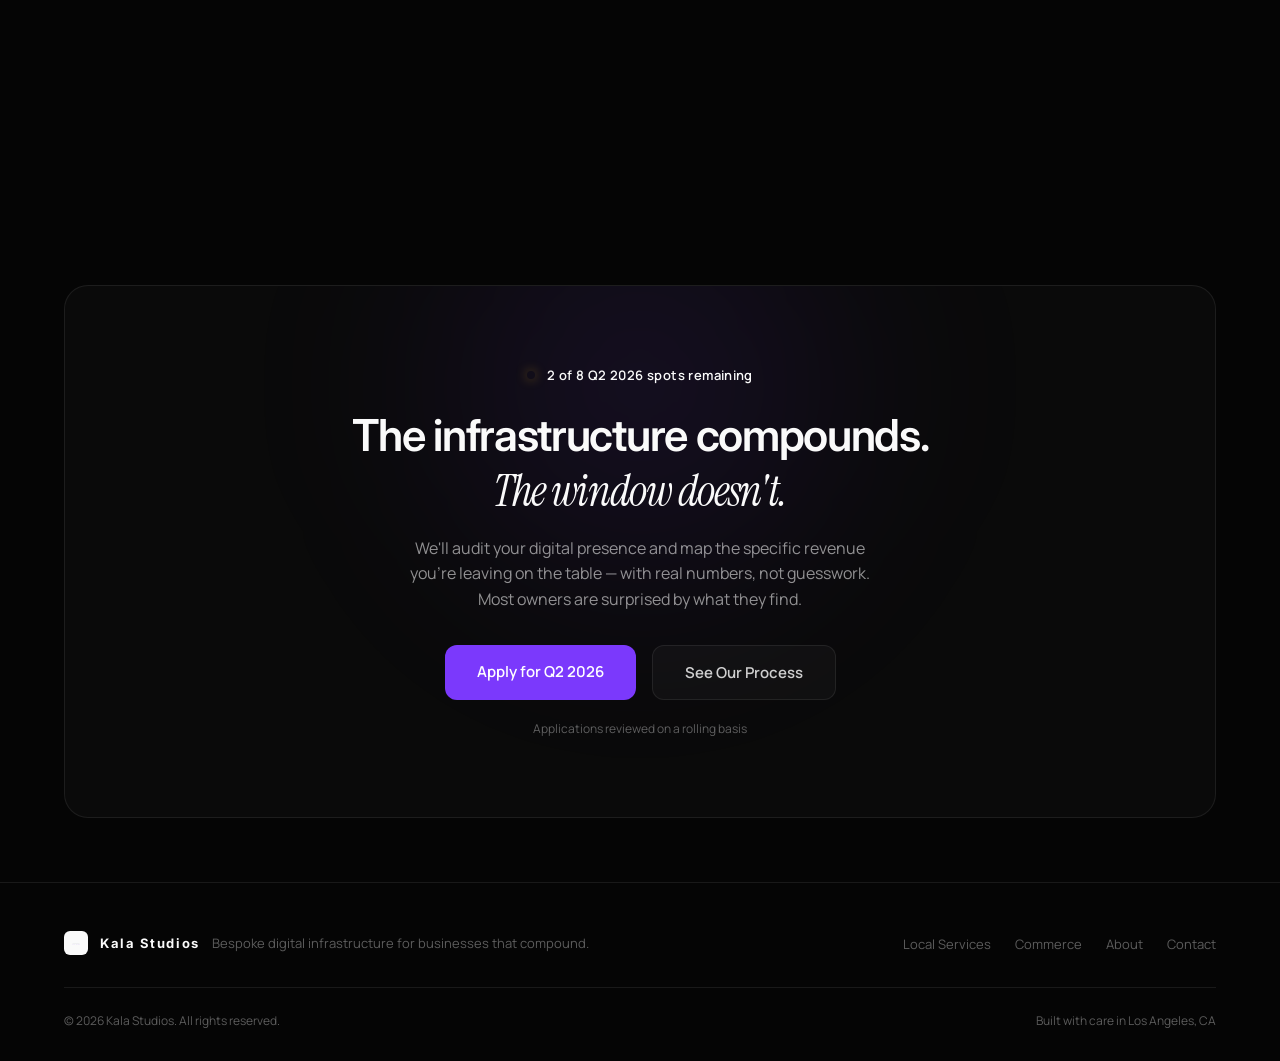
==== commit e710e170: "Fix CMS wording contradiction in pricing section The pricing header says "No CMS access to break" bu" ====
--- a/index.html
+++ b/index.html
@@ -734,7 +734,7 @@
           <h3 class="service-title">The Commerce Engine</h3>
           <p class="service-desc">For boutique DTC brands requiring secure, high-volume transactions. Custom architecture built for conversion, not templates.</p>
           <ul class="service-features">
-            <li>Headless or custom CMS e-commerce builds</li>
+            <li>Headless or custom-built e-commerce architecture</li>
             <li>Stripe, PayPal, Apple Pay API integrations</li>
             <li>AI personal shopper trained on live inventory</li>
             <li>Automated support — shipping, returns, FAQs</li>
@@ -866,7 +866,7 @@
             <p class="pricing-setup">One-time build fee</p>
             <div class="pricing-divider"></div>
             <ul class="pricing-features">
-              <li>Headless or custom CMS</li>
+              <li>Headless or custom-built architecture</li>
               <li>Stripe/PayPal/Apple Pay APIs</li>
               <li>High-conversion UI/UX</li>
               <li>Brand-specific design system</li>
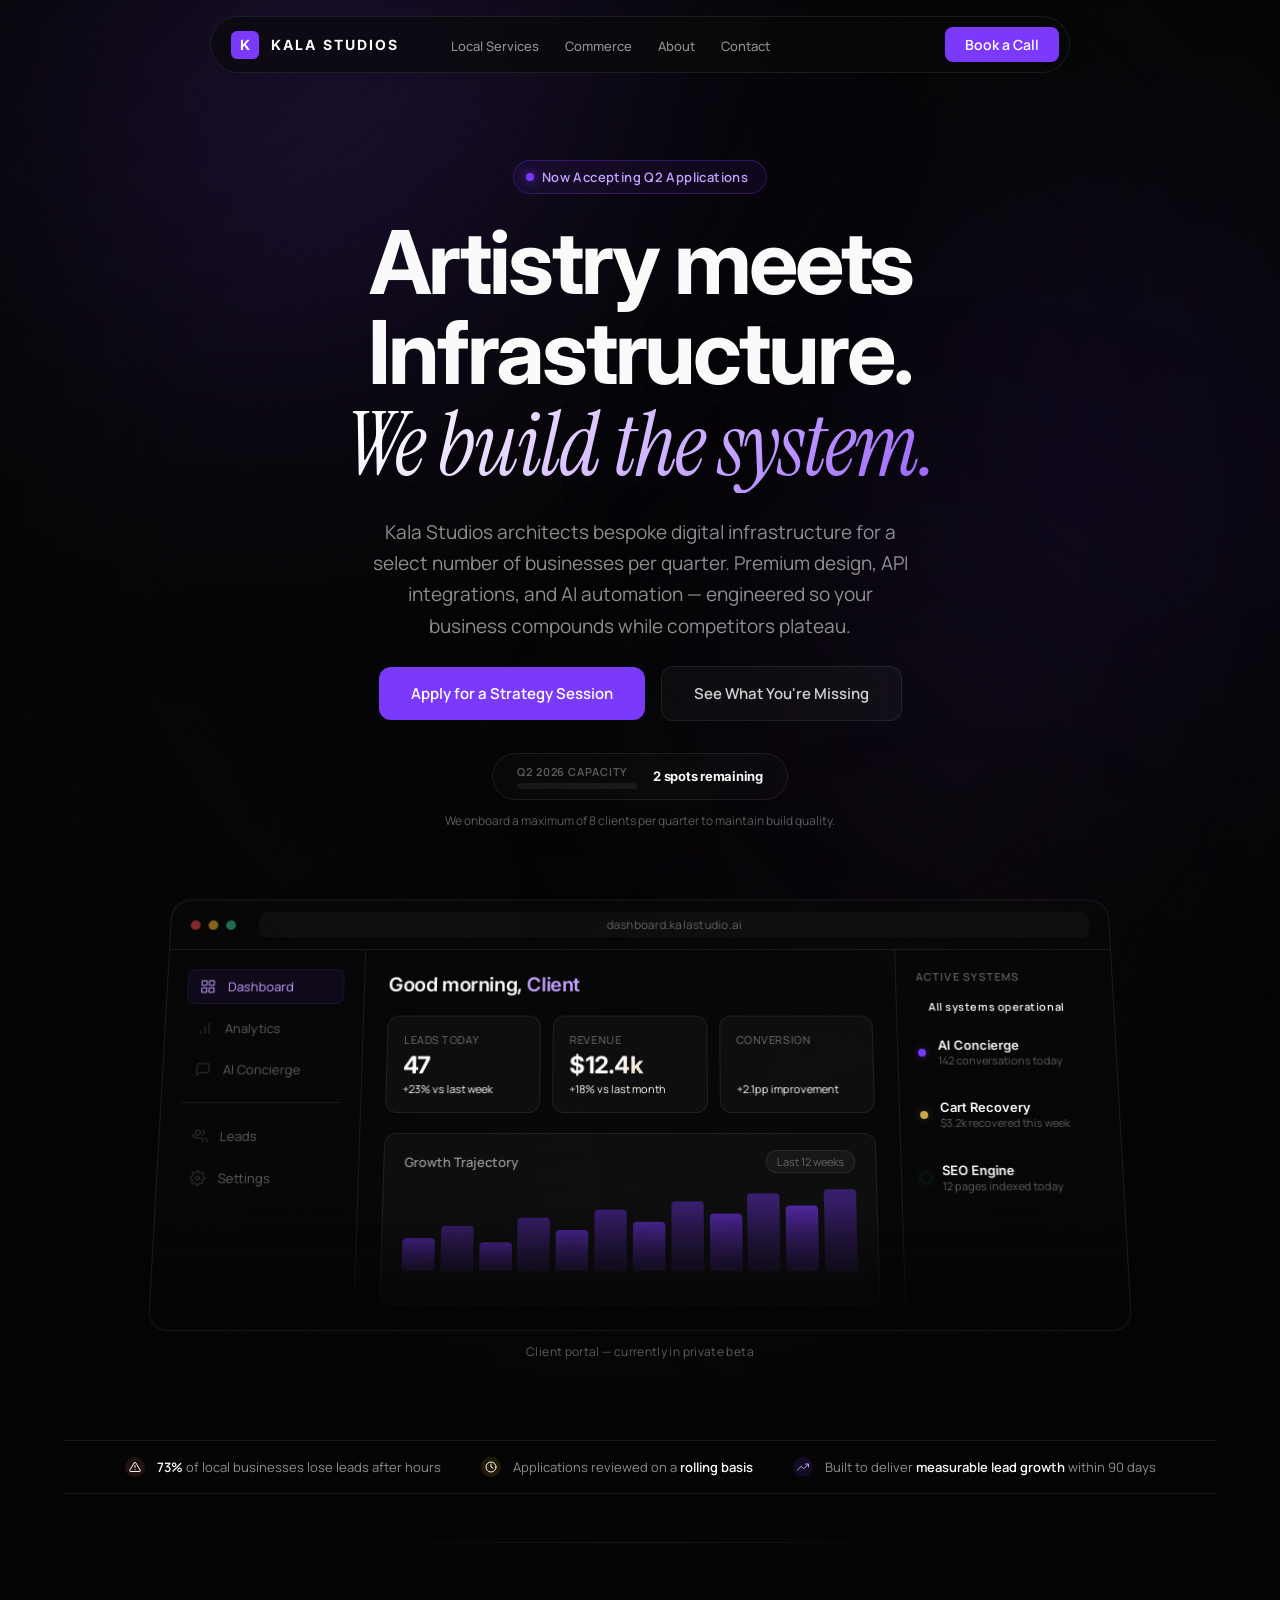
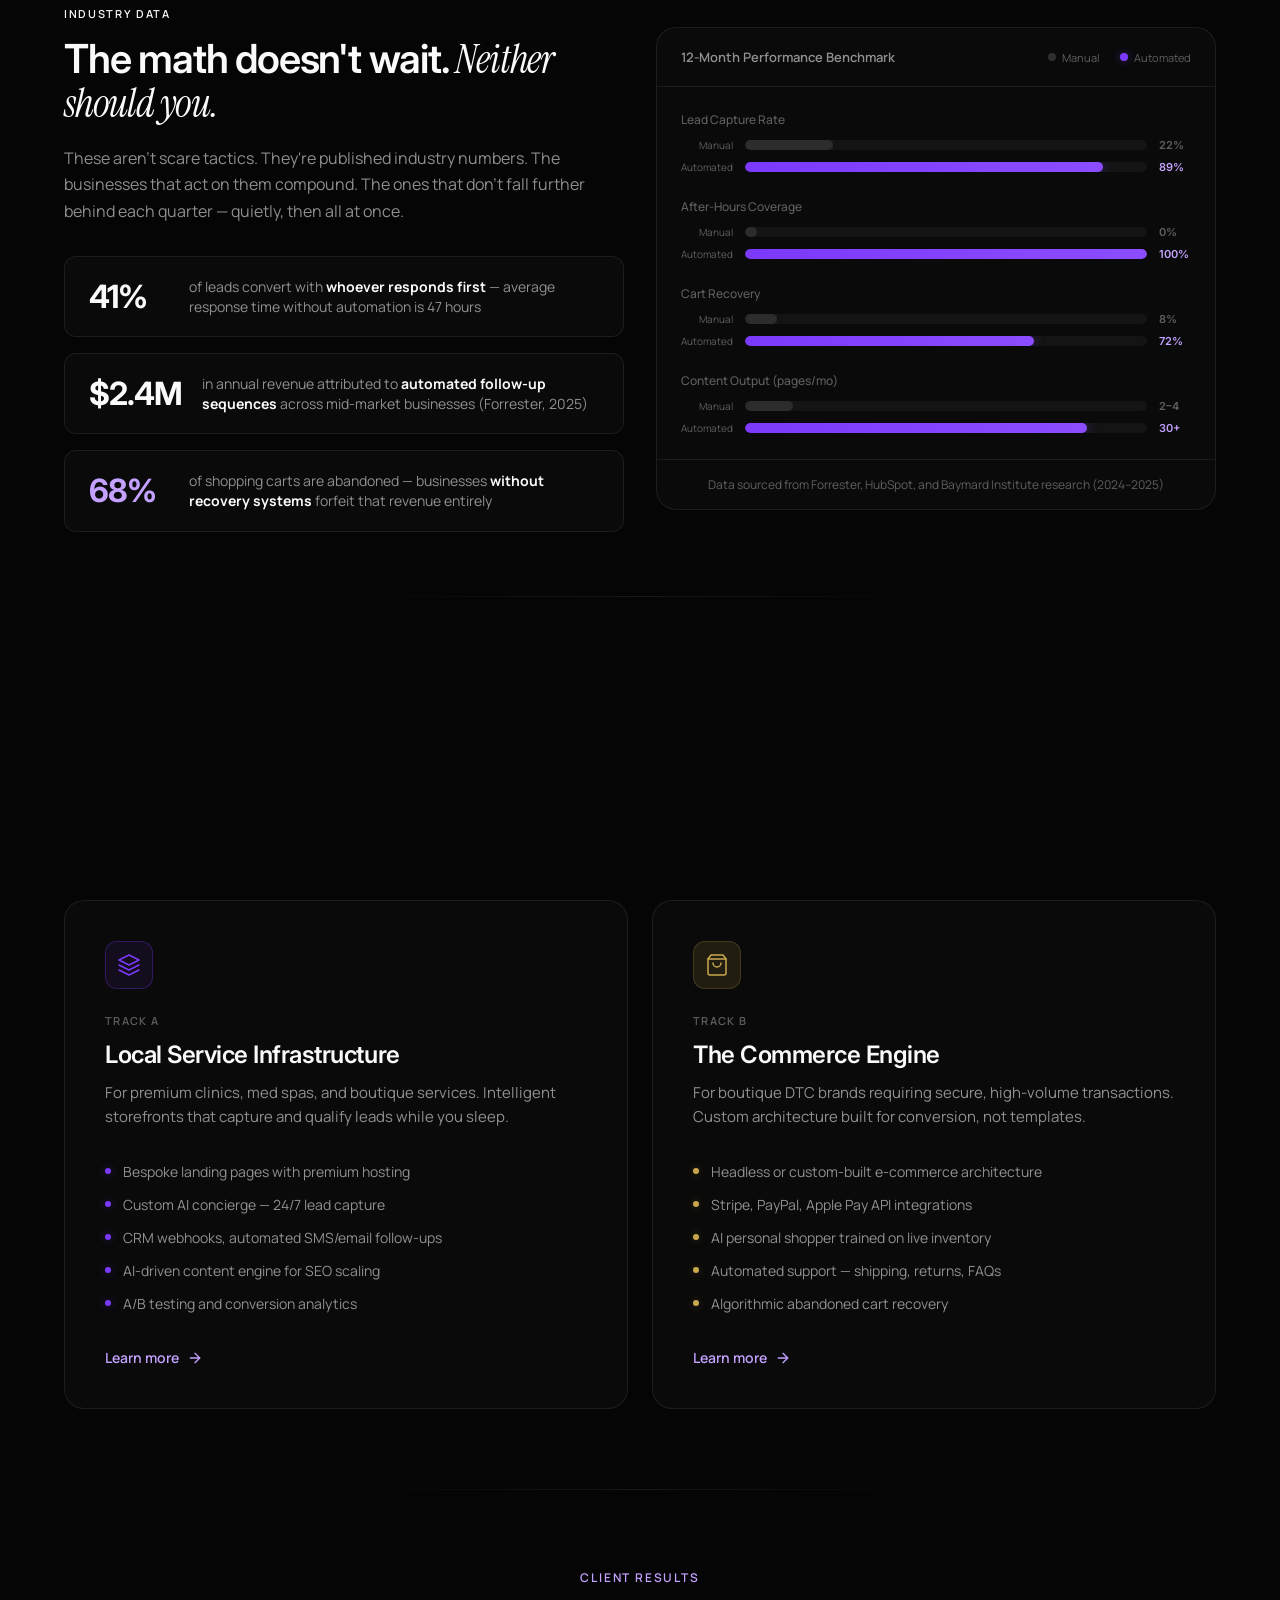
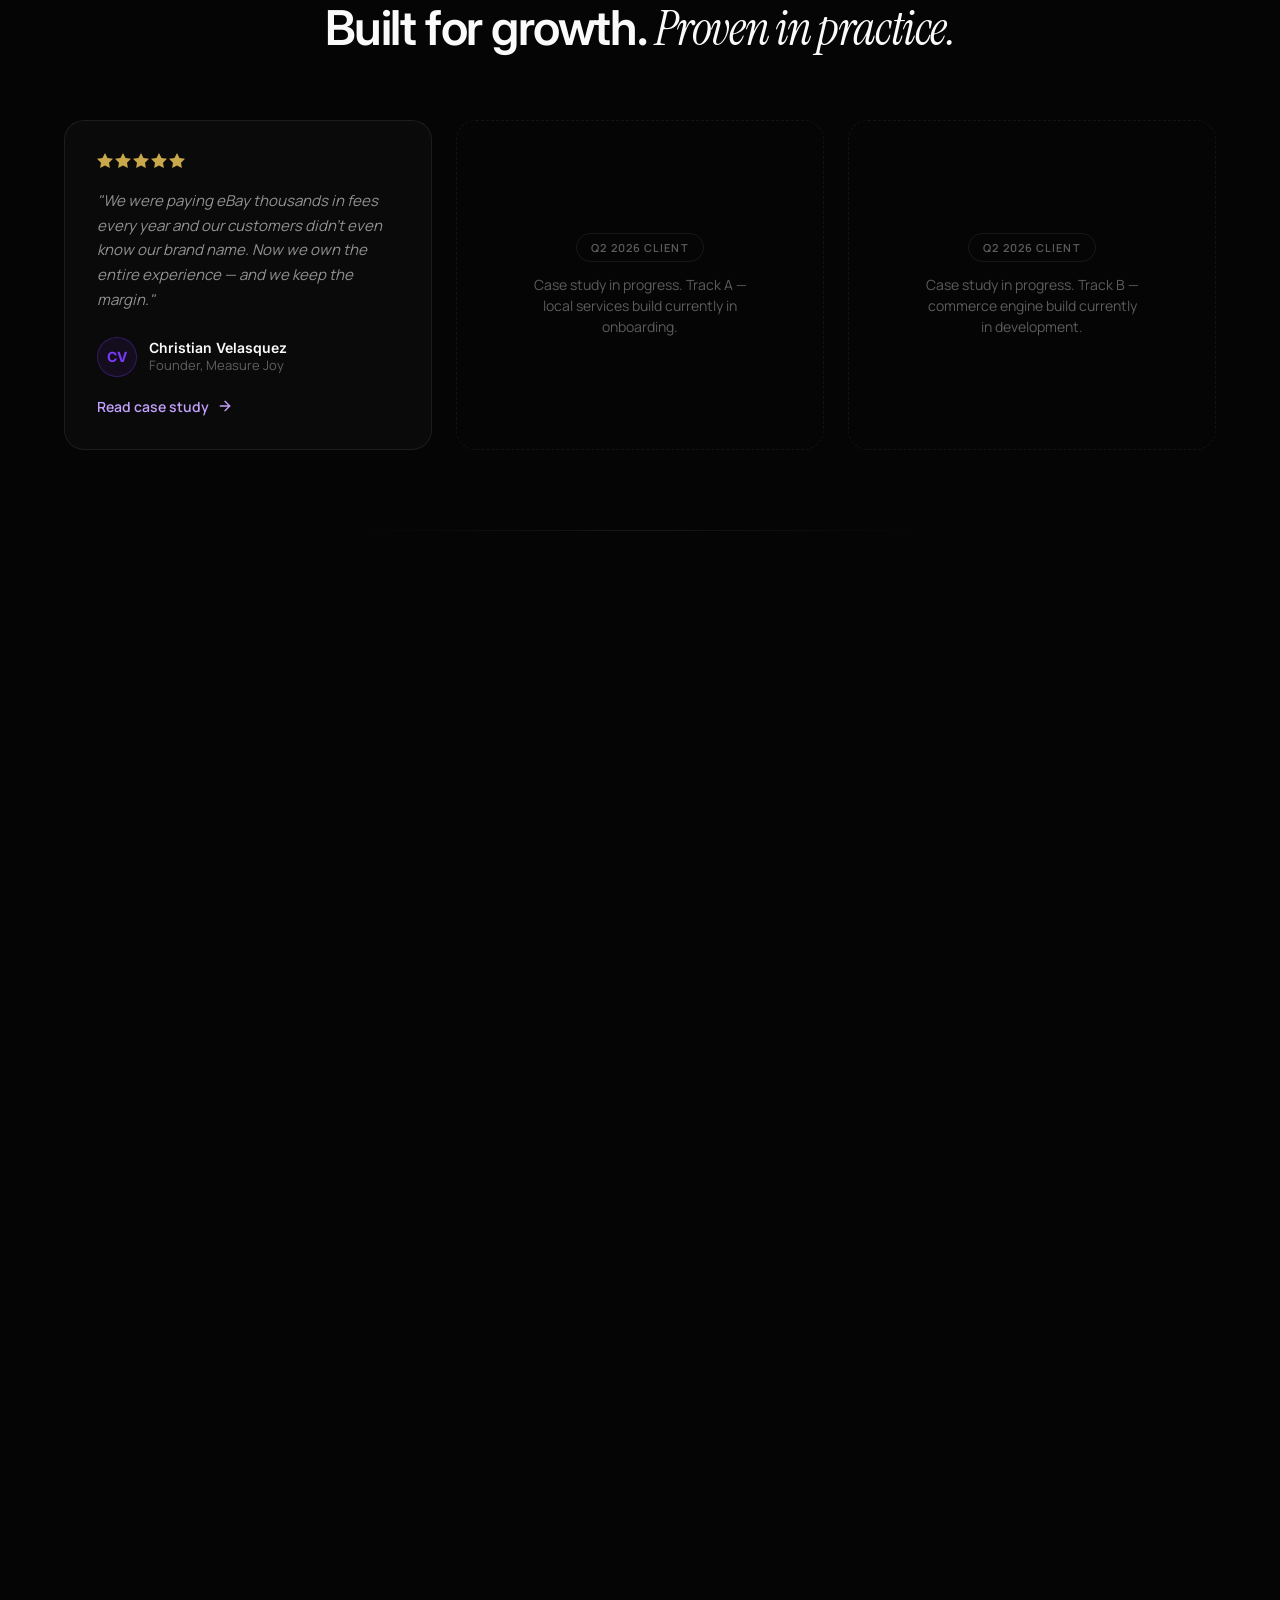
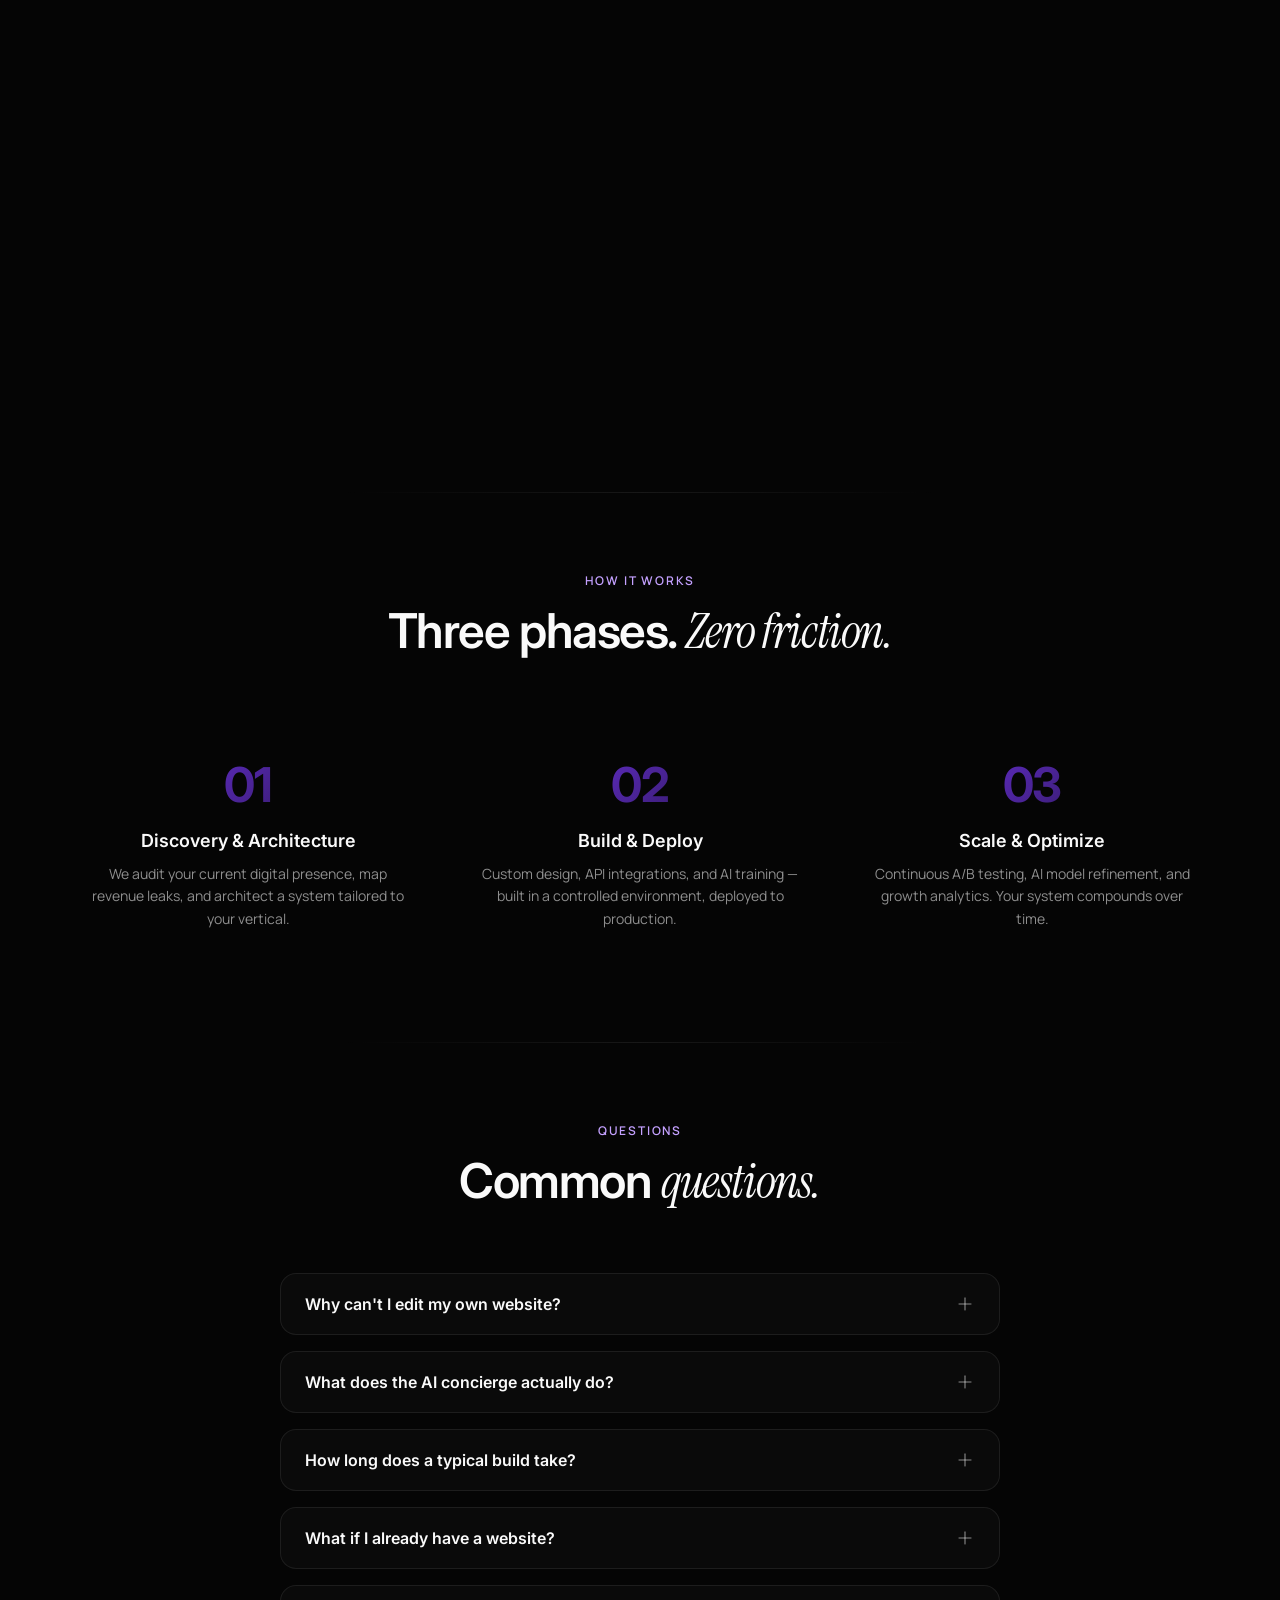
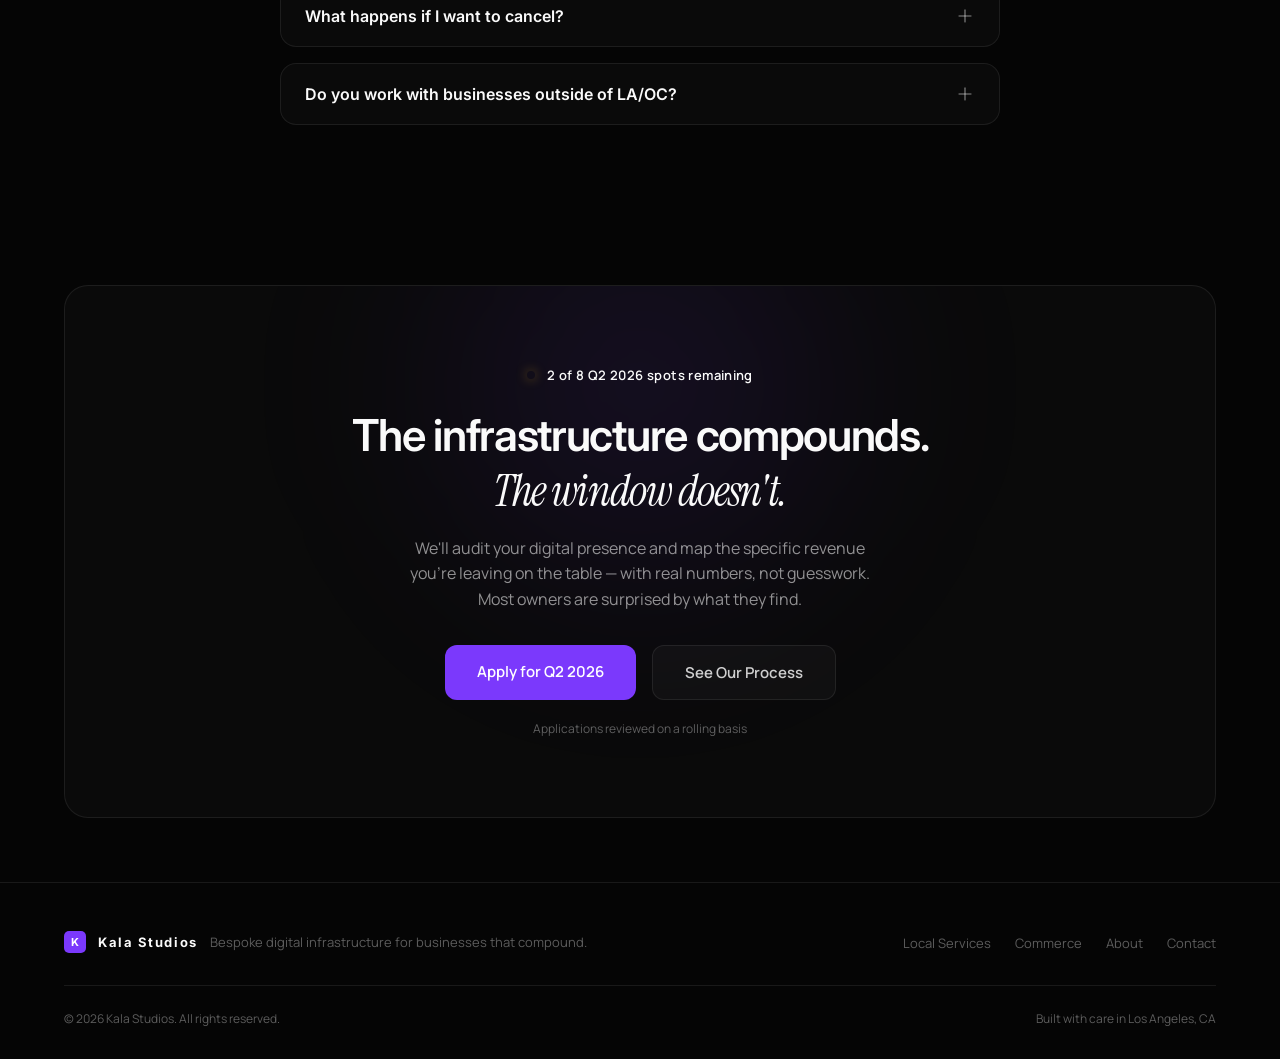
==== commit 0750ecef: "Fix navbar logo, rewrite About copy to sound human Nav/footer (all pages): - Replace broken SVG word" ====
--- a/index.html
+++ b/index.html
@@ -399,13 +399,8 @@
     <nav class="navbar">
       <div class="nav-left">
         <a href="index.html" class="nav-logo">
-          <div class="nav-logo-mark">
-            <svg viewBox="0 0 120 40" fill="none" xmlns="http://www.w3.org/2000/svg">
-              <text x="60" y="20" font-family="Inter, sans-serif" font-weight="700" font-size="16" fill="#F9FAFB" text-anchor="middle" letter-spacing="0.25em">KALA</text>
-              <line x1="30" y1="25" x2="90" y2="25" stroke="#1F2937" stroke-width="0.5"/>
-              <text x="60" y="34" font-family="Inter, sans-serif" font-weight="300" font-size="6" fill="#7C3AED" text-anchor="middle" letter-spacing="0.6em">STUDIOS</text>
-            </svg>
-          </div>
+          <div class="nav-logo-mark"><span>K</span></div>
+          <span class="nav-logo-text">KALA STUDIOS</span>
         </a>
 
         <ul class="nav-links">
@@ -1023,13 +1018,7 @@
     <div class="container">
       <div class="footer-inner">
         <div class="footer-brand">
-          <div class="footer-logo-mark">
-            <svg viewBox="0 0 120 40" fill="none" xmlns="http://www.w3.org/2000/svg">
-              <text x="60" y="20" font-family="Inter, sans-serif" font-weight="700" font-size="16" fill="#F9FAFB" text-anchor="middle" letter-spacing="0.25em">KALA</text>
-              <line x1="30" y1="25" x2="90" y2="25" stroke="#1F2937" stroke-width="0.5"/>
-              <text x="60" y="34" font-family="Inter, sans-serif" font-weight="300" font-size="6" fill="#7C3AED" text-anchor="middle" letter-spacing="0.6em">STUDIOS</text>
-            </svg>
-          </div>
+          <div class="footer-logo-mark"><span style="font-family:var(--font-display);font-weight:700;font-size:11px;color:#fff;letter-spacing:0.05em;">K</span></div>
           <span class="footer-name">Kala Studios</span>
           <span class="footer-copy">Bespoke digital infrastructure for businesses that compound.</span>
         </div>
--- a/styles.css
+++ b/styles.css
@@ -63,8 +63,8 @@
 .navbar.scrolled { background:rgba(10,10,10,0.85); border-color:var(--border-hover); box-shadow:0 8px 32px rgba(0,0,0,0.4),0 0 0 1px rgba(255,255,255,0.04); }
 .nav-left { display:flex; align-items:center; gap:var(--space-10); }
 .nav-logo { text-decoration:none; display:flex; align-items:center; gap:var(--space-3); }
-.nav-logo-mark { width:32px; height:32px; border-radius:var(--radius-sm); background:var(--text-primary); display:flex; align-items:center; justify-content:center; }
-.nav-logo-mark svg { width:18px; height:18px; }
+.nav-logo-mark { width:28px; height:28px; border-radius:6px; background:var(--accent-primary); display:flex; align-items:center; justify-content:center; }
+.nav-logo-mark span { font-family:var(--font-display); font-weight:700; font-size:14px; color:#fff; letter-spacing:0.05em; }
 .nav-logo-text { font-family:var(--font-display); font-weight:700; font-size:14px; letter-spacing:0.15em; color:var(--text-primary); }
 .nav-links { display:flex; align-items:center; gap:2px; list-style:none; }
 .nav-links a { font-family:var(--font-body); font-weight:500; font-size:13px; color:var(--text-secondary); text-decoration:none; padding:6px var(--space-3); border-radius:var(--radius-full); transition:color .2s,background .2s; }
@@ -92,8 +92,7 @@
 .footer { padding:var(--space-12) 0 var(--space-8); border-top:1px solid var(--border-default); }
 .footer-inner { display:flex; justify-content:space-between; align-items:center; }
 .footer-brand { display:flex; align-items:center; gap:var(--space-3); }
-.footer-logo-mark { width:24px; height:24px; border-radius:6px; background:var(--text-primary); display:flex; align-items:center; justify-content:center; }
-.footer-logo-mark svg { width:14px; height:14px; }
+.footer-logo-mark { width:22px; height:22px; border-radius:5px; background:var(--accent-primary); display:flex; align-items:center; justify-content:center; }
 .footer-name { font-family:var(--font-display); font-weight:700; font-size:13px; letter-spacing:0.12em; color:var(--text-primary); }
 .footer-copy { font-size:13px; color:var(--text-muted); }
 .footer-links { display:flex; gap:var(--space-6); list-style:none; }
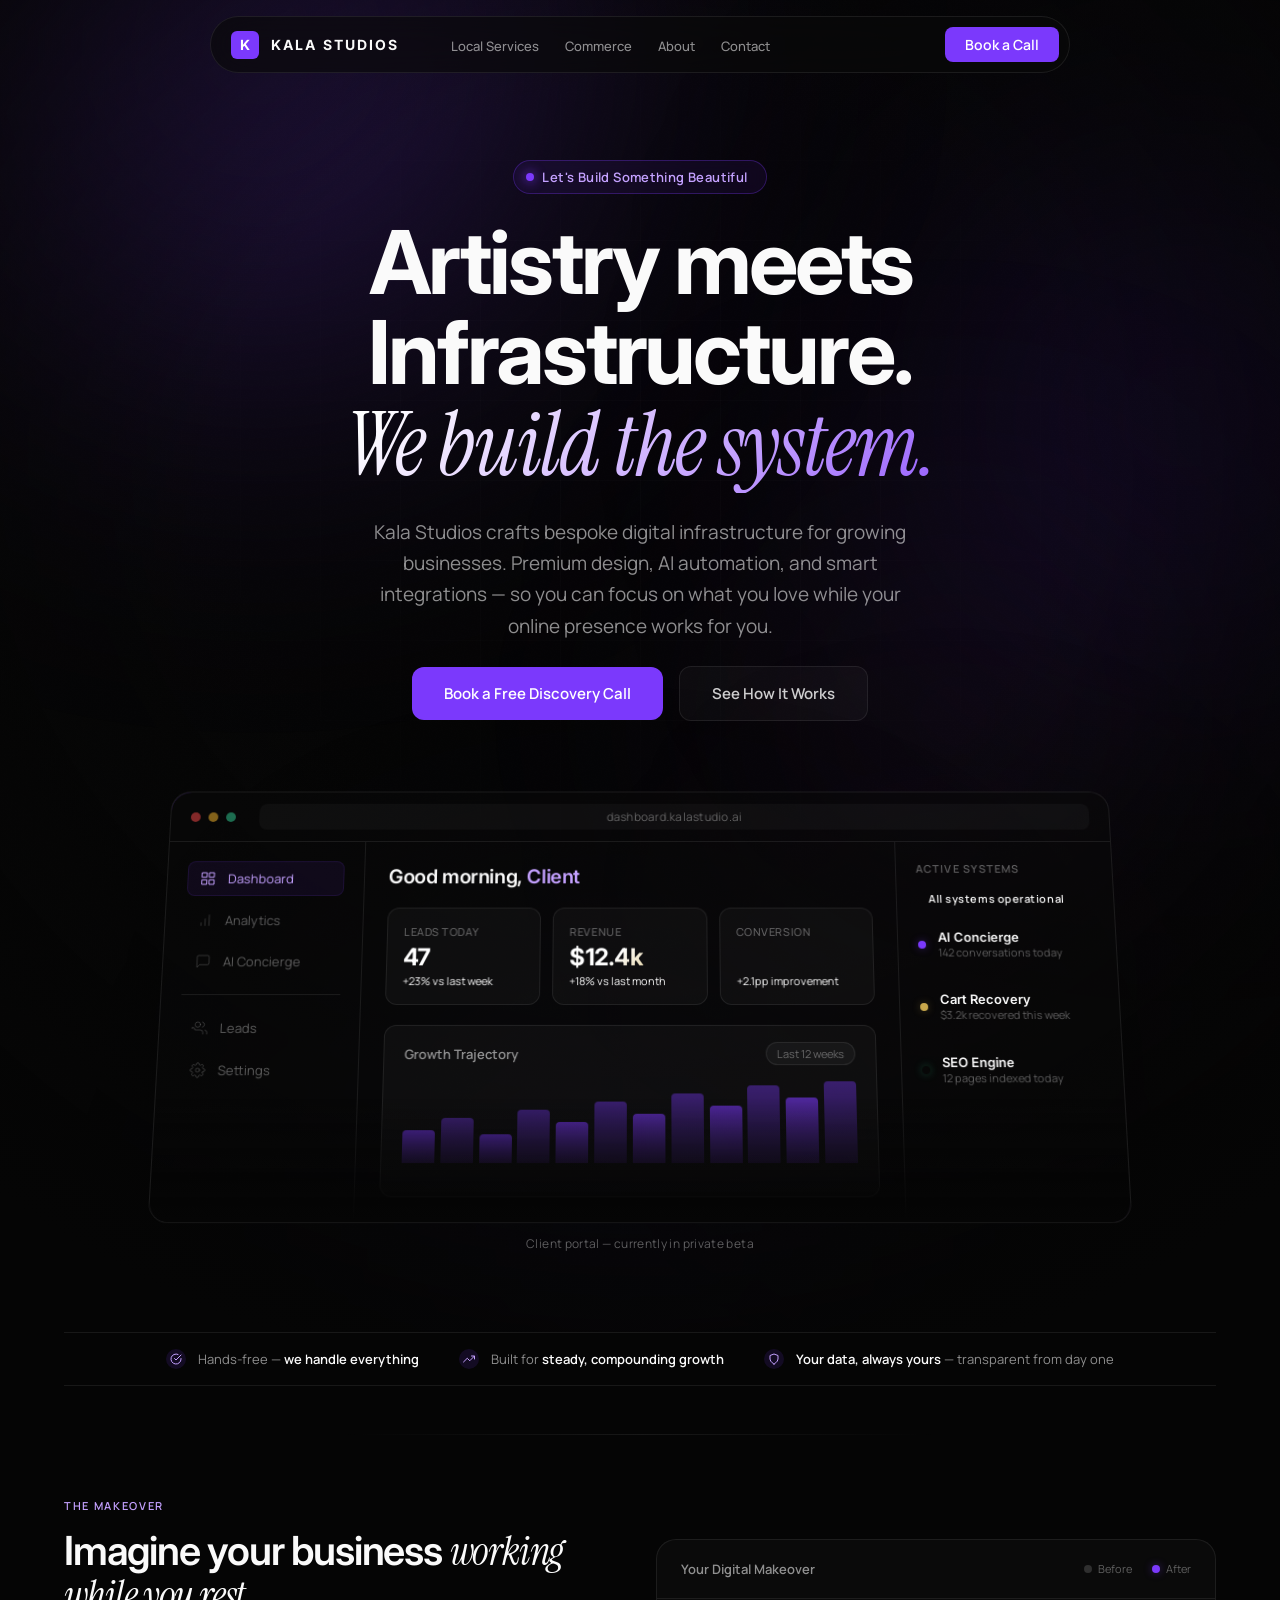
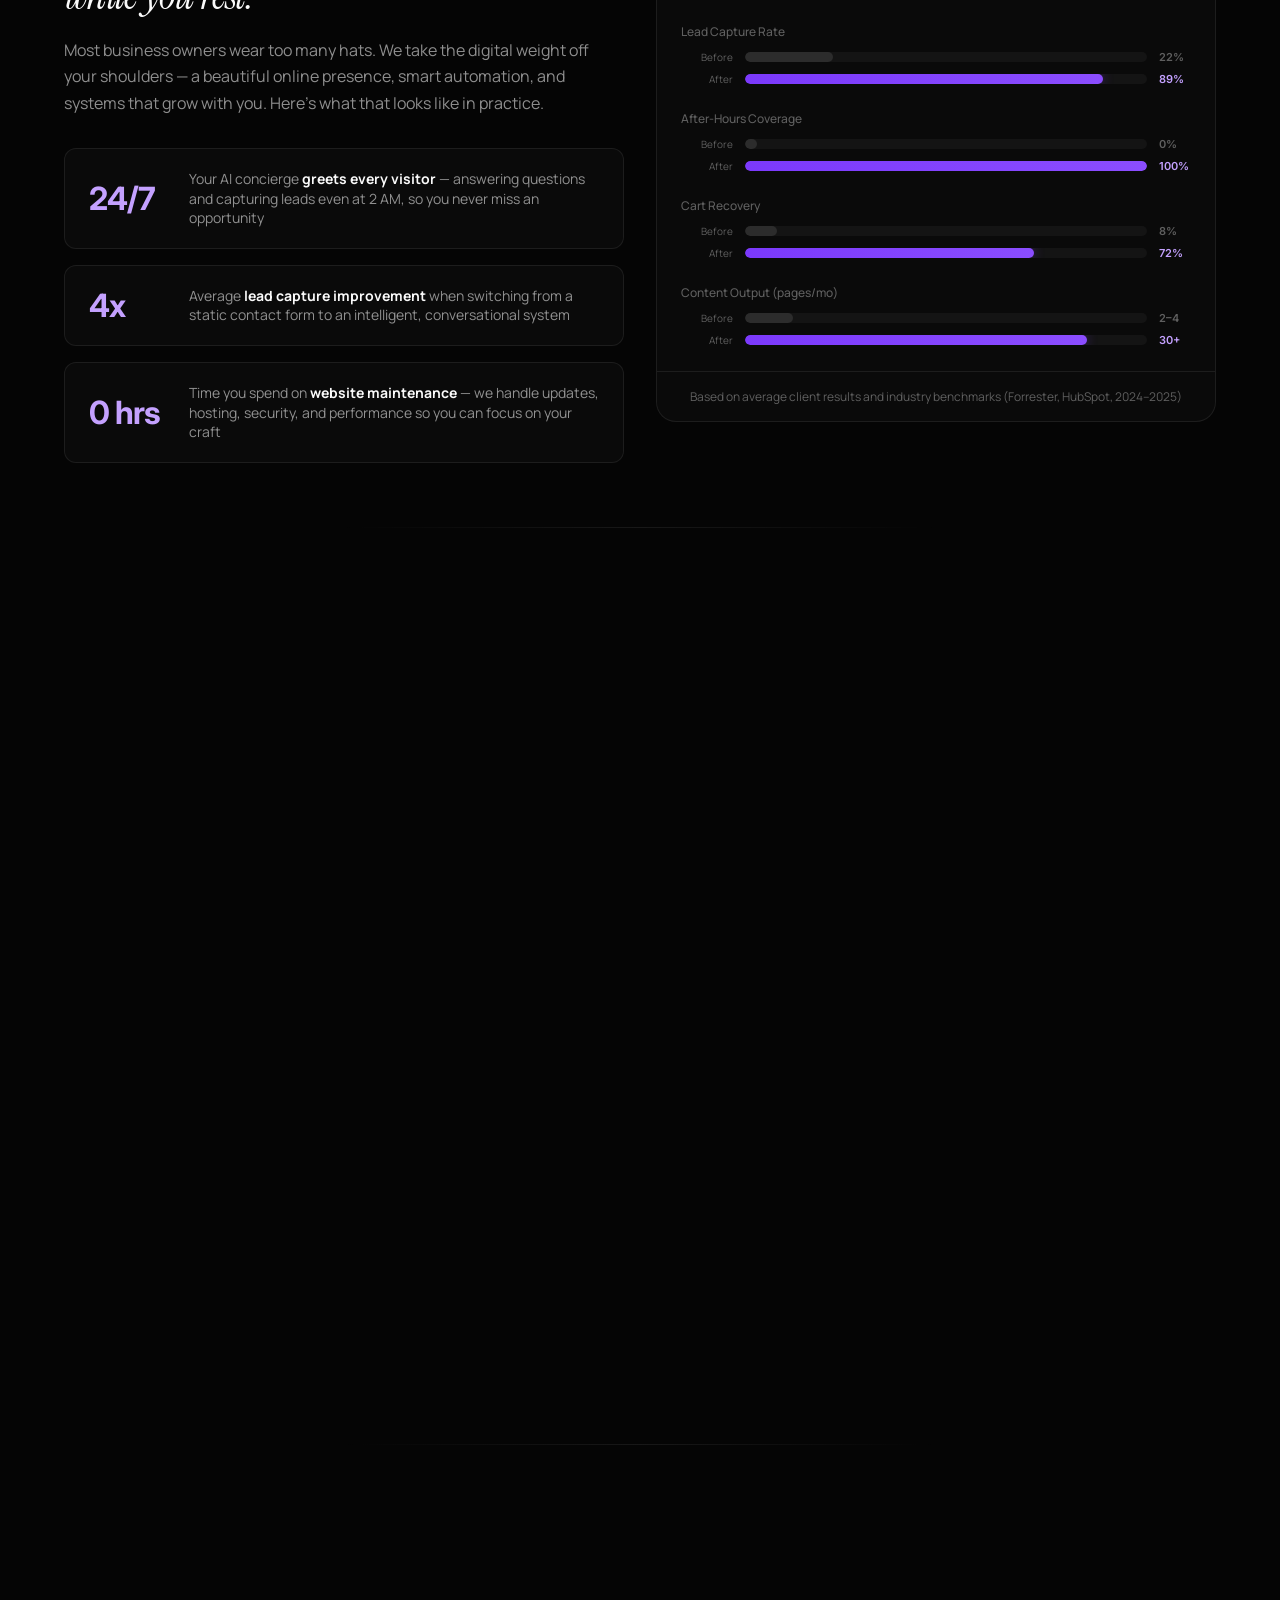
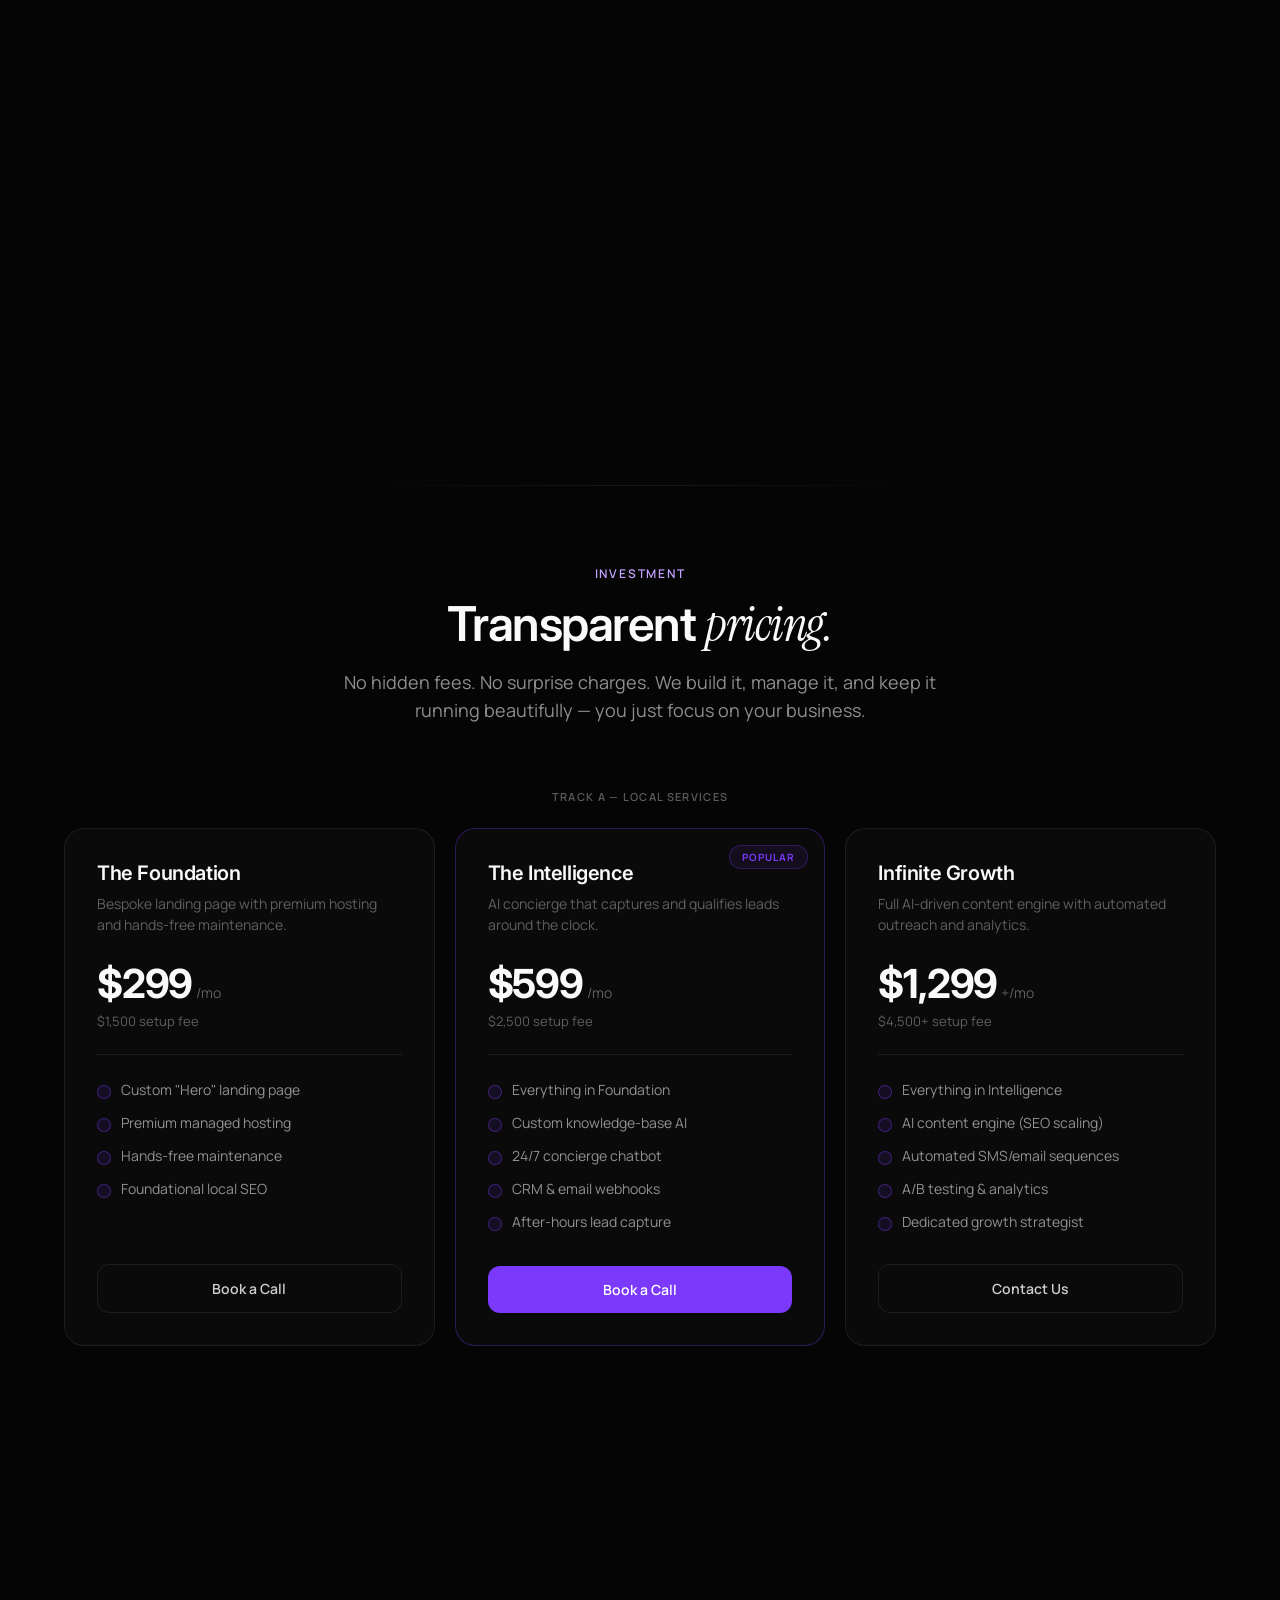
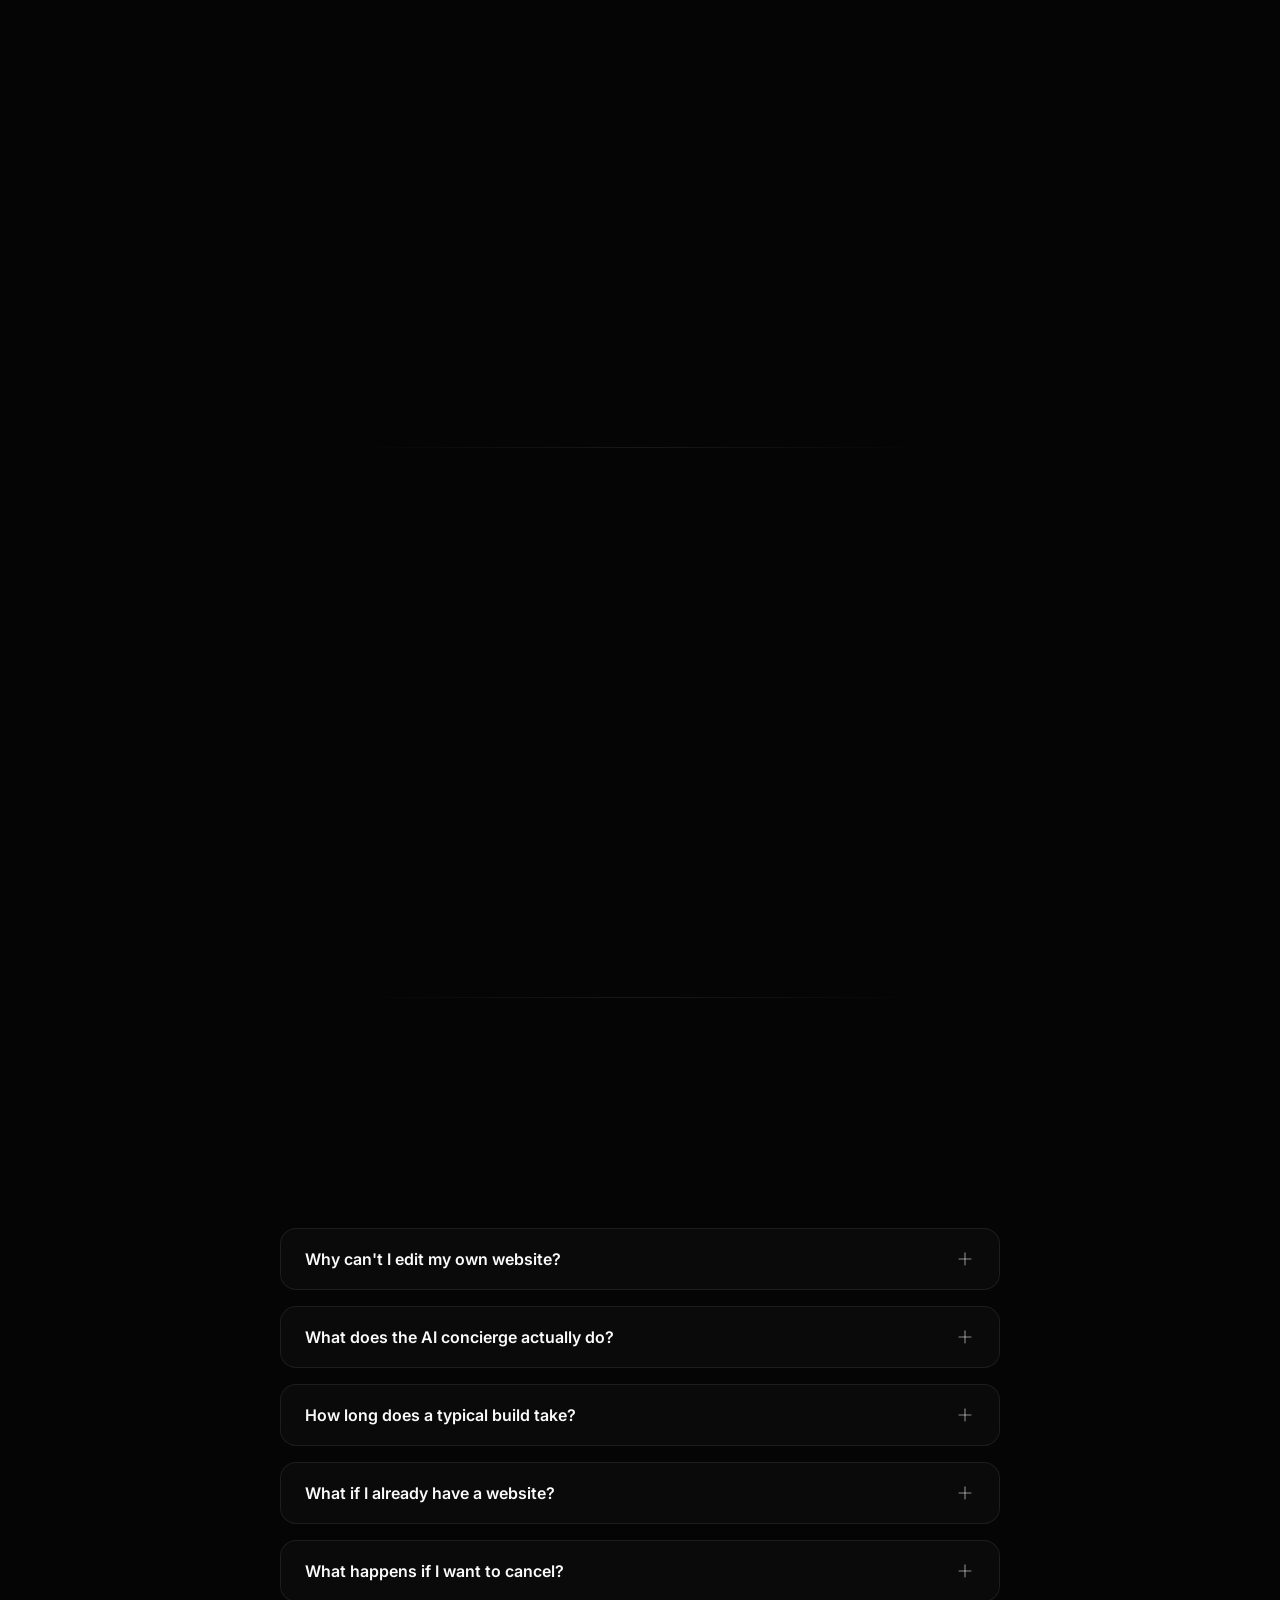
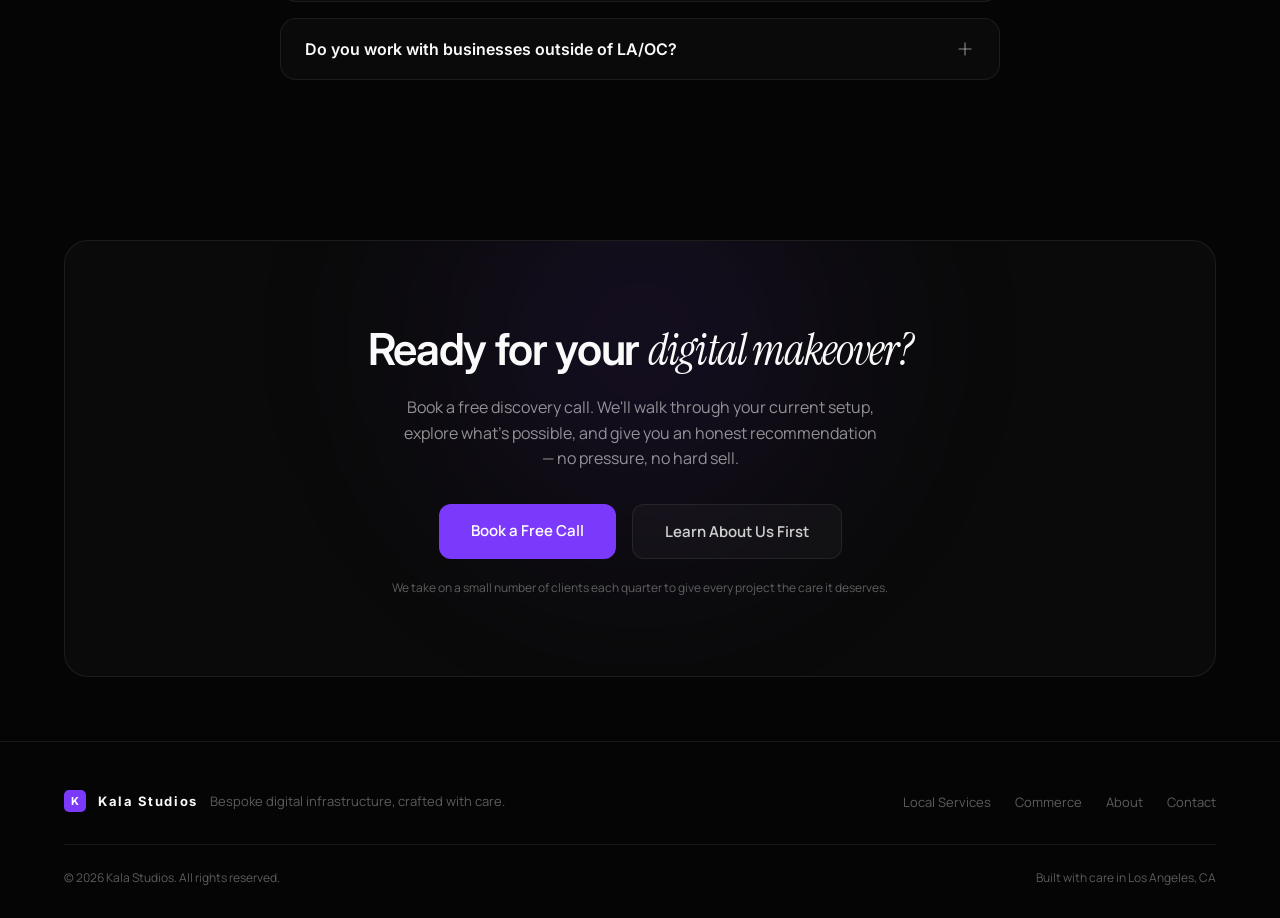
==== commit 02c6db9d: "Redesign website tone: replace fear/scarcity with helpful, hopeful messaging Remove urgency ticker, " ====
--- a/index.html
+++ b/index.html
@@ -160,17 +160,7 @@
     .panel-live { display:inline-flex; align-items:center; gap:6px; font-size:11px; color:var(--color-success); font-weight:600; letter-spacing:0.05em; }
     .panel-live-dot { width:6px; height:6px; border-radius:50%; background:var(--color-success); animation:pulse-dot 2s ease-in-out infinite; }
 
-    /* ── Capacity / Exclusivity Bar ── */
-    .hero-capacity { display:flex; flex-direction:column; align-items:center; gap:var(--space-3); animation:hero-fade-up .9s cubic-bezier(.16,1,.3,1) .38s both; margin-top:var(--space-2); }
-    .capacity-indicator { display:flex; align-items:center; gap:var(--space-4); background:rgba(255,255,255,0.02); border:1px solid var(--border-default); border-radius:var(--radius-full); padding:10px 24px; backdrop-filter:blur(8px); }
-    .capacity-bar-wrap { display:flex; flex-direction:column; gap:4px; }
-    .capacity-label { font-family:var(--font-body); font-size:11px; font-weight:600; letter-spacing:0.08em; text-transform:uppercase; color:var(--text-muted); }
-    .capacity-bar { width:120px; height:6px; background:rgba(255,255,255,0.06); border-radius:3px; overflow:hidden; position:relative; }
-    .capacity-fill { height:100%; border-radius:3px; background:linear-gradient(90deg,var(--accent-primary),var(--color-warning)); width:82%; transition:width 1.5s cubic-bezier(.16,1,.3,1); }
-    .capacity-text { font-family:var(--font-display); font-weight:700; font-size:13px; color:var(--color-warning); letter-spacing:-0.02em; white-space:nowrap; }
-    .capacity-note { font-family:var(--font-body); font-size:12px; color:var(--text-muted); }
-
-    /* ── Urgency Ticker (below metrics) ── */
+    /* ── Highlights Bar ── */
     .urgency-section { padding:0 0 var(--space-12); position:relative; overflow:hidden; }
     .urgency-bar { display:flex; align-items:center; justify-content:center; gap:var(--space-10); padding:var(--space-4) 0; border-top:1px solid var(--border-default); border-bottom:1px solid var(--border-default); }
     .urgency-item { display:flex; align-items:center; gap:var(--space-3); white-space:nowrap; }
@@ -187,15 +177,15 @@
     .gap-section::before { content:''; position:absolute; top:0; left:50%; transform:translateX(-50%); width:600px; height:1px; background:linear-gradient(90deg,transparent,var(--border-default),transparent); }
     .gap-grid { display:grid; grid-template-columns:1fr 1fr; gap:var(--space-8); align-items:center; }
     .gap-content { }
-    .gap-eyebrow { font-family:var(--font-body); font-weight:600; font-size:11px; letter-spacing:0.15em; text-transform:uppercase; color:var(--color-warning); margin-bottom:var(--space-4); }
+    .gap-eyebrow { font-family:var(--font-body); font-weight:600; font-size:11px; letter-spacing:0.15em; text-transform:uppercase; color:var(--text-accent); margin-bottom:var(--space-4); }
     .gap-title { font-family:var(--font-display); font-weight:600; font-size:clamp(24px,3.5vw,40px); letter-spacing:-0.03em; line-height:1.1; color:var(--text-primary); margin-bottom:var(--space-5); }
     .gap-title span { font-family:var(--font-serif); font-style:italic; font-weight:400; }
     .gap-desc { font-size:16px; line-height:1.65; color:var(--text-secondary); margin-bottom:var(--space-8); }
     .gap-stats { display:flex; flex-direction:column; gap:var(--space-4); }
     .gap-stat { display:flex; align-items:center; gap:var(--space-5); padding:var(--space-5) var(--space-6); background:var(--surface-elevated); border:1px solid var(--border-default); border-radius:var(--radius-md); }
     .gap-stat-value { font-family:var(--font-display); font-weight:700; font-size:32px; letter-spacing:-0.03em; min-width:80px; flex-shrink:0; line-height:1.1; }
-    .gap-stat-value--red { color:var(--color-error); }
-    .gap-stat-value--warning { color:var(--color-warning); }
+    .gap-stat-value--red { color:var(--text-accent); }
+    .gap-stat-value--warning { color:var(--text-accent); }
     .gap-stat-value--purple { color:var(--text-accent); }
     .gap-stat-text { font-size:14px; color:var(--text-secondary); line-height:1.4; }
     .gap-stat-text strong { color:var(--text-primary); }
@@ -224,12 +214,8 @@
     .gap-bar-value--accent { color:var(--text-accent); }
     .gap-comp-footer { padding:var(--space-4) var(--space-6); border-top:1px solid var(--border-default); text-align:center; }
     .gap-comp-footer-text { font-size:12px; color:var(--text-muted); }
-    .gap-comp-footer-text strong { color:var(--color-warning); font-weight:700; }
-
-    /* ── CTA Exclusivity additions ── */
-    .cta-scarcity { display:flex; align-items:center; justify-content:center; gap:var(--space-3); margin-bottom:var(--space-6); position:relative; z-index:1; }
-    .cta-scarcity-dot { width:8px; height:8px; border-radius:50%; background:var(--color-warning); box-shadow:0 0 12px rgba(251,191,36,0.4); animation:pulse-dot 2s ease-in-out infinite; }
-    .cta-scarcity-text { font-family:var(--font-body); font-size:13px; font-weight:600; color:var(--color-warning); letter-spacing:0.03em; }
+    .gap-comp-footer-text strong { color:var(--text-secondary); font-weight:700; }
+
     .cta-social-proof { display:flex; align-items:center; justify-content:center; gap:var(--space-3); margin-top:var(--space-5); position:relative; z-index:1; }
     .cta-avatars { display:flex; }
     .cta-avatar { width:28px; height:28px; border-radius:50%; border:2px solid var(--surface-elevated); background:var(--accent-subtle); display:flex; align-items:center; justify-content:center; font-family:var(--font-display); font-weight:700; font-size:9px; color:var(--accent-primary); margin-left:-8px; }
@@ -243,7 +229,6 @@
       .urgency-bar { flex-wrap:wrap; gap:var(--space-4) var(--space-8); justify-content:center; }
     }
     @media (max-width:768px) {
-      .capacity-indicator { flex-direction:column; padding:var(--space-3) var(--space-5); }
       .urgency-bar { flex-direction:column; align-items:center; gap:var(--space-3); }
     }
 
@@ -440,7 +425,7 @@
       <div class="hero-center">
         <div class="hero-badge">
           <span class="hero-badge-dot"></span>
-          Now Accepting Q2 Applications
+          Let's Build Something Beautiful
         </div>
 
         <div class="hero-heading">
@@ -448,23 +433,12 @@
         </div>
 
         <p class="hero-sub">
-          Kala Studios architects bespoke digital infrastructure for a select number of businesses per quarter. Premium design, API integrations, and AI automation — engineered so your business compounds while competitors plateau.
+          Kala Studios crafts bespoke digital infrastructure for growing businesses. Premium design, AI automation, and smart integrations — so you can focus on what you love while your online presence works for you.
         </p>
 
         <div class="hero-ctas">
-          <a href="contact.html" class="btn-primary">Apply for a Strategy Session</a>
-          <a href="#gap" class="btn-ghost">See What You're Missing</a>
-        </div>
-
-        <div class="hero-capacity">
-          <div class="capacity-indicator">
-            <div class="capacity-bar-wrap">
-              <div class="capacity-label" data-capacity-label>Q2 2026 Capacity</div>
-              <div class="capacity-bar"><div class="capacity-fill" data-capacity-fill></div></div>
-            </div>
-            <div class="capacity-text" data-capacity-spots>2 spots remaining</div>
-          </div>
-          <div class="capacity-note">We onboard a maximum of 8 clients per quarter to maintain build quality.</div>
+          <a href="contact.html" class="btn-primary">Book a Free Discovery Call</a>
+          <a href="#transformation" class="btn-ghost">See How It Works</a>
         </div>
       </div>
 
@@ -585,99 +559,99 @@
   </section>
 
   <!-- ═══════════════════════════════════════════
-       URGENCY TICKER
+       HIGHLIGHTS BAR
   ═══════════════════════════════════════════ -->
   <section class="urgency-section">
     <div class="container">
       <div class="urgency-bar reveal">
         <div class="urgency-item">
-          <div class="urgency-icon urgency-icon--danger">
-            <svg viewBox="0 0 24 24" fill="none" stroke="currentColor" stroke-width="2" stroke-linecap="round" stroke-linejoin="round"><path d="M10.29 3.86L1.82 18a2 2 0 001.71 3h16.94a2 2 0 001.71-3L13.71 3.86a2 2 0 00-3.42 0z"/><line x1="12" y1="9" x2="12" y2="13"/><line x1="12" y1="17" x2="12.01" y2="17"/></svg>
-          </div>
-          <div class="urgency-text"><strong>73%</strong> of local businesses lose leads after hours</div>
-        </div>
-        <div class="urgency-item">
-          <div class="urgency-icon urgency-icon--warning">
-            <svg viewBox="0 0 24 24" fill="none" stroke="currentColor" stroke-width="2" stroke-linecap="round" stroke-linejoin="round"><circle cx="12" cy="12" r="10"/><polyline points="12 6 12 12 16 14"/></svg>
-          </div>
-          <div class="urgency-text">Applications reviewed on a <strong>rolling basis</strong></div>
+          <div class="urgency-icon urgency-icon--info">
+            <svg viewBox="0 0 24 24" fill="none" stroke="currentColor" stroke-width="2" stroke-linecap="round" stroke-linejoin="round"><path d="M22 11.08V12a10 10 0 11-5.93-9.14"/><polyline points="22 4 12 14.01 9 11.01"/></svg>
+          </div>
+          <div class="urgency-text">Hands-free — <strong>we handle everything</strong></div>
         </div>
         <div class="urgency-item">
           <div class="urgency-icon urgency-icon--info">
             <svg viewBox="0 0 24 24" fill="none" stroke="currentColor" stroke-width="2" stroke-linecap="round" stroke-linejoin="round"><polyline points="23 6 13.5 15.5 8.5 10.5 1 18"/><polyline points="17 6 23 6 23 12"/></svg>
           </div>
-          <div class="urgency-text">Built to deliver <strong>measurable lead growth</strong> within 90 days</div>
+          <div class="urgency-text">Built for <strong>steady, compounding growth</strong></div>
+        </div>
+        <div class="urgency-item">
+          <div class="urgency-icon urgency-icon--info">
+            <svg viewBox="0 0 24 24" fill="none" stroke="currentColor" stroke-width="2" stroke-linecap="round" stroke-linejoin="round"><path d="M12 22s8-4 8-10V5l-8-3-8 3v7c0 6 8 10 8 10z"/></svg>
+          </div>
+          <div class="urgency-text"><strong>Your data, always yours</strong> — transparent from day one</div>
         </div>
       </div>
     </div>
   </section>
 
   <!-- ═══════════════════════════════════════════
-       THE GAP — COMPETITOR FEAR / DATA
+       THE TRANSFORMATION — BEFORE & AFTER
   ═══════════════════════════════════════════ -->
-  <section class="gap-section" id="gap">
+  <section class="gap-section" id="transformation">
     <div class="container">
       <div class="gap-grid reveal">
         <div class="gap-content">
-          <p class="gap-eyebrow">Industry data</p>
-          <h2 class="gap-title">The math doesn't wait. <span>Neither should you.</span></h2>
-          <p class="gap-desc">These aren't scare tactics. They're published industry numbers. The businesses that act on them compound. The ones that don't fall further behind each quarter — quietly, then all at once.</p>
+          <p class="gap-eyebrow">The Makeover</p>
+          <h2 class="gap-title">Imagine your business <span>working while you rest.</span></h2>
+          <p class="gap-desc">Most business owners wear too many hats. We take the digital weight off your shoulders — a beautiful online presence, smart automation, and systems that grow with you. Here's what that looks like in practice.</p>
           <div class="gap-stats">
             <div class="gap-stat">
-              <div class="gap-stat-value gap-stat-value--red">41%</div>
-              <div class="gap-stat-text">of leads convert with <strong>whoever responds first</strong> — average response time without automation is 47 hours</div>
+              <div class="gap-stat-value gap-stat-value--purple">24/7</div>
+              <div class="gap-stat-text">Your AI concierge <strong>greets every visitor</strong> — answering questions and capturing leads even at 2 AM, so you never miss an opportunity</div>
             </div>
             <div class="gap-stat">
-              <div class="gap-stat-value gap-stat-value--warning">$2.4M</div>
-              <div class="gap-stat-text">in annual revenue attributed to <strong>automated follow-up sequences</strong> across mid-market businesses (Forrester, 2025)</div>
+              <div class="gap-stat-value gap-stat-value--purple">4x</div>
+              <div class="gap-stat-text">Average <strong>lead capture improvement</strong> when switching from a static contact form to an intelligent, conversational system</div>
             </div>
             <div class="gap-stat">
-              <div class="gap-stat-value gap-stat-value--purple">68%</div>
-              <div class="gap-stat-text">of shopping carts are abandoned — businesses <strong>without recovery systems</strong> forfeit that revenue entirely</div>
+              <div class="gap-stat-value gap-stat-value--purple">0 hrs</div>
+              <div class="gap-stat-text">Time you spend on <strong>website maintenance</strong> — we handle updates, hosting, security, and performance so you can focus on your craft</div>
             </div>
           </div>
         </div>
         <div class="gap-visual">
           <div class="gap-comparison">
             <div class="gap-comp-header">
-              <div class="gap-comp-title">12-Month Performance Benchmark</div>
+              <div class="gap-comp-title">Your Digital Makeover</div>
               <div class="gap-comp-legend">
-                <div class="gap-legend-item"><div class="gap-legend-dot gap-legend-dot--you"></div> Manual</div>
-                <div class="gap-legend-item"><div class="gap-legend-dot gap-legend-dot--client"></div> Automated</div>
+                <div class="gap-legend-item"><div class="gap-legend-dot gap-legend-dot--you"></div> Before</div>
+                <div class="gap-legend-item"><div class="gap-legend-dot gap-legend-dot--client"></div> After</div>
               </div>
             </div>
             <div class="gap-comp-body">
               <div class="gap-comp-row">
                 <div class="gap-comp-label">Lead Capture Rate</div>
                 <div class="gap-comp-bars">
-                  <div class="gap-bar-row"><div class="gap-bar-row-label">Manual</div><div class="gap-bar-track"><div class="gap-bar-fill gap-bar-fill--without" style="width:22%"></div></div><div class="gap-bar-value">22%</div></div>
-                  <div class="gap-bar-row"><div class="gap-bar-row-label">Automated</div><div class="gap-bar-track"><div class="gap-bar-fill gap-bar-fill--with" style="width:89%"></div></div><div class="gap-bar-value gap-bar-value--accent">89%</div></div>
+                  <div class="gap-bar-row"><div class="gap-bar-row-label">Before</div><div class="gap-bar-track"><div class="gap-bar-fill gap-bar-fill--without" style="width:22%"></div></div><div class="gap-bar-value">22%</div></div>
+                  <div class="gap-bar-row"><div class="gap-bar-row-label">After</div><div class="gap-bar-track"><div class="gap-bar-fill gap-bar-fill--with" style="width:89%"></div></div><div class="gap-bar-value gap-bar-value--accent">89%</div></div>
                 </div>
               </div>
               <div class="gap-comp-row">
                 <div class="gap-comp-label">After-Hours Coverage</div>
                 <div class="gap-comp-bars">
-                  <div class="gap-bar-row"><div class="gap-bar-row-label">Manual</div><div class="gap-bar-track"><div class="gap-bar-fill gap-bar-fill--without" style="width:3%"></div></div><div class="gap-bar-value">0%</div></div>
-                  <div class="gap-bar-row"><div class="gap-bar-row-label">Automated</div><div class="gap-bar-track"><div class="gap-bar-fill gap-bar-fill--with" style="width:100%"></div></div><div class="gap-bar-value gap-bar-value--accent">100%</div></div>
+                  <div class="gap-bar-row"><div class="gap-bar-row-label">Before</div><div class="gap-bar-track"><div class="gap-bar-fill gap-bar-fill--without" style="width:3%"></div></div><div class="gap-bar-value">0%</div></div>
+                  <div class="gap-bar-row"><div class="gap-bar-row-label">After</div><div class="gap-bar-track"><div class="gap-bar-fill gap-bar-fill--with" style="width:100%"></div></div><div class="gap-bar-value gap-bar-value--accent">100%</div></div>
                 </div>
               </div>
               <div class="gap-comp-row">
                 <div class="gap-comp-label">Cart Recovery</div>
                 <div class="gap-comp-bars">
-                  <div class="gap-bar-row"><div class="gap-bar-row-label">Manual</div><div class="gap-bar-track"><div class="gap-bar-fill gap-bar-fill--without" style="width:8%"></div></div><div class="gap-bar-value">8%</div></div>
-                  <div class="gap-bar-row"><div class="gap-bar-row-label">Automated</div><div class="gap-bar-track"><div class="gap-bar-fill gap-bar-fill--with" style="width:72%"></div></div><div class="gap-bar-value gap-bar-value--accent">72%</div></div>
+                  <div class="gap-bar-row"><div class="gap-bar-row-label">Before</div><div class="gap-bar-track"><div class="gap-bar-fill gap-bar-fill--without" style="width:8%"></div></div><div class="gap-bar-value">8%</div></div>
+                  <div class="gap-bar-row"><div class="gap-bar-row-label">After</div><div class="gap-bar-track"><div class="gap-bar-fill gap-bar-fill--with" style="width:72%"></div></div><div class="gap-bar-value gap-bar-value--accent">72%</div></div>
                 </div>
               </div>
               <div class="gap-comp-row">
                 <div class="gap-comp-label">Content Output (pages/mo)</div>
                 <div class="gap-comp-bars">
-                  <div class="gap-bar-row"><div class="gap-bar-row-label">Manual</div><div class="gap-bar-track"><div class="gap-bar-fill gap-bar-fill--without" style="width:12%"></div></div><div class="gap-bar-value">2–4</div></div>
-                  <div class="gap-bar-row"><div class="gap-bar-row-label">Automated</div><div class="gap-bar-track"><div class="gap-bar-fill gap-bar-fill--with" style="width:85%"></div></div><div class="gap-bar-value gap-bar-value--accent">30+</div></div>
+                  <div class="gap-bar-row"><div class="gap-bar-row-label">Before</div><div class="gap-bar-track"><div class="gap-bar-fill gap-bar-fill--without" style="width:12%"></div></div><div class="gap-bar-value">2–4</div></div>
+                  <div class="gap-bar-row"><div class="gap-bar-row-label">After</div><div class="gap-bar-track"><div class="gap-bar-fill gap-bar-fill--with" style="width:85%"></div></div><div class="gap-bar-value gap-bar-value--accent">30+</div></div>
                 </div>
               </div>
             </div>
             <div class="gap-comp-footer">
-              <div class="gap-comp-footer-text">Data sourced from Forrester, HubSpot, and Baymard Institute research (2024–2025)</div>
+              <div class="gap-comp-footer-text">Based on average client results and industry benchmarks (Forrester, HubSpot, 2024–2025)</div>
             </div>
           </div>
         </div>
@@ -693,7 +667,7 @@
       <div class="section-header reveal">
         <p class="section-label">What We Build</p>
         <h2 class="section-title">Two tracks. <span class="section-title-accent">One system.</span></h2>
-        <p class="section-subtitle">We operate across two verticals — local service automation and AI-powered e-commerce — each engineered for compounding growth.</p>
+        <p class="section-subtitle">Whether you run a local practice or an online store, we tailor everything to your business — and manage it all for you.</p>
       </div>
 
       <div class="services-grid">
@@ -705,7 +679,7 @@
           </div>
           <p class="service-label">Track A</p>
           <h3 class="service-title">Local Service Infrastructure</h3>
-          <p class="service-desc">For premium clinics, med spas, and boutique services. Intelligent storefronts that capture and qualify leads while you sleep.</p>
+          <p class="service-desc">For clinics, med spas, salons, and boutique services. A beautiful online home that welcomes visitors and turns them into happy customers.</p>
           <ul class="service-features">
             <li>Bespoke landing pages with premium hosting</li>
             <li>Custom AI concierge — 24/7 lead capture</li>
@@ -727,7 +701,7 @@
           </div>
           <p class="service-label">Track B</p>
           <h3 class="service-title">The Commerce Engine</h3>
-          <p class="service-desc">For boutique DTC brands requiring secure, high-volume transactions. Custom architecture built for conversion, not templates.</p>
+          <p class="service-desc">For boutique DTC brands who want a storefront as unique as their products. Custom-built, not templated — designed to delight your customers.</p>
           <ul class="service-features">
             <li>Headless or custom-built e-commerce architecture</li>
             <li>Stripe, PayPal, Apple Pay API integrations</li>
@@ -798,7 +772,7 @@
       <div class="section-header reveal">
         <p class="section-label">Investment</p>
         <h2 class="section-title">Transparent <span class="section-title-accent">pricing.</span></h2>
-        <p class="section-subtitle">No hidden fees. No CMS access to break. We build it, manage it, and guarantee performance. Accepted clients only.</p>
+        <p class="section-subtitle">No hidden fees. No surprise charges. We build it, manage it, and keep it running beautifully — you just focus on your business.</p>
       </div>
 
       <div class="pricing-track reveal">
@@ -916,7 +890,7 @@
         <div class="process-step">
           <div class="process-num">01</div>
           <h3 class="process-step-title">Discovery &amp; Architecture</h3>
-          <p class="process-step-desc">We audit your current digital presence, map revenue leaks, and architect a system tailored to your vertical.</p>
+          <p class="process-step-desc">We learn about your business, your goals, and your customers — then design a system that fits like a glove.</p>
         </div>
         <div class="process-step">
           <div class="process-num">02</div>
@@ -947,7 +921,7 @@
             <span>Why can't I edit my own website?</span>
             <svg viewBox="0 0 24 24" fill="none" stroke-width="2" stroke-linecap="round" stroke-linejoin="round"><line x1="12" y1="5" x2="12" y2="19"/><line x1="5" y1="12" x2="19" y2="12"/></svg>
           </button>
-          <div class="faq-answer">Because we guarantee performance, SEO integrity, and security. Giving CMS access introduces risk — broken layouts, slow load times, security vulnerabilities. We handle all updates for you, typically within 24 hours of a request.</div>
+          <div class="faq-answer">So you never have to worry about it. We keep your site fast, secure, and looking perfect at all times. Need a change? Just let us know and we'll have it live within 24 hours — no learning curves, no accidentally breaking something.</div>
         </div>
         <div class="faq-item">
           <button class="faq-question">
@@ -994,18 +968,14 @@
   <section class="cta-section" id="contact">
     <div class="container">
       <div class="cta-card reveal">
-        <div class="cta-scarcity">
-          <span class="cta-scarcity-dot"></span>
-          <span class="cta-scarcity-text" data-capacity-cta>2 of 8 Q2 2026 spots remaining</span>
-        </div>
-        <h2 class="cta-title">The infrastructure compounds.<br><span>The window doesn't.</span></h2>
-        <p class="cta-sub">We'll audit your digital presence and map the specific revenue you're leaving on the table — with real numbers, not guesswork. Most owners are surprised by what they find.</p>
+        <h2 class="cta-title">Ready for your <span>digital makeover?</span></h2>
+        <p class="cta-sub">Book a free discovery call. We'll walk through your current setup, explore what's possible, and give you an honest recommendation — no pressure, no hard sell.</p>
         <div class="cta-buttons">
-          <a href="contact.html" class="btn-primary" data-capacity-apply>Apply for Q2 2026</a>
-          <a href="about.html" class="btn-ghost">See Our Process</a>
+          <a href="contact.html" class="btn-primary">Book a Free Call</a>
+          <a href="about.html" class="btn-ghost">Learn About Us First</a>
         </div>
         <div class="cta-social-proof">
-          <div class="cta-social-text">Applications reviewed on a rolling basis</div>
+          <div class="cta-social-text">We take on a small number of clients each quarter to give every project the care it deserves.</div>
         </div>
       </div>
     </div>
@@ -1020,7 +990,7 @@
         <div class="footer-brand">
           <div class="footer-logo-mark"><span style="font-family:var(--font-display);font-weight:700;font-size:11px;color:#fff;letter-spacing:0.05em;">K</span></div>
           <span class="footer-name">Kala Studios</span>
-          <span class="footer-copy">Bespoke digital infrastructure for businesses that compound.</span>
+          <span class="footer-copy">Bespoke digital infrastructure, crafted with care.</span>
         </div>
         <ul class="footer-links">
           <li><a href="services-local.html">Local Services</a></li>
@@ -1042,34 +1012,6 @@
     // Current staging: Vercel preview deployment
     // Target production: kalastudio.ai
     const SITE_URL = 'https://kalastudio.ai';
-
-    // ── Capacity Config ──
-    // Update this single object to change all capacity/scarcity references site-wide.
-    const CAPACITY_CONFIG = {
-      spotsRemaining: 2,
-      totalSpots: 8,
-      quarter: 'Q2 2026',
-      isAccepting: true,
-    };
-
-    // Apply capacity config to DOM elements
-    document.querySelectorAll('[data-capacity-spots]').forEach(el => {
-      el.textContent = CAPACITY_CONFIG.spotsRemaining + ' spots remaining';
-    });
-    document.querySelectorAll('[data-capacity-label]').forEach(el => {
-      el.textContent = CAPACITY_CONFIG.quarter + ' Capacity';
-    });
-    document.querySelectorAll('[data-capacity-cta]').forEach(el => {
-      el.textContent = CAPACITY_CONFIG.spotsRemaining + ' of ' + CAPACITY_CONFIG.totalSpots + ' ' + CAPACITY_CONFIG.quarter + ' spots remaining';
-    });
-    document.querySelectorAll('[data-capacity-apply]').forEach(el => {
-      el.textContent = 'Apply for ' + CAPACITY_CONFIG.quarter;
-    });
-    const capacityFill = document.querySelector('[data-capacity-fill]');
-    if (capacityFill) {
-      const pct = ((CAPACITY_CONFIG.totalSpots - CAPACITY_CONFIG.spotsRemaining) / CAPACITY_CONFIG.totalSpots * 100);
-      capacityFill.style.width = pct + '%';
-    }
 
     // Scroll reveal
     const revealEls = document.querySelectorAll('.reveal');
